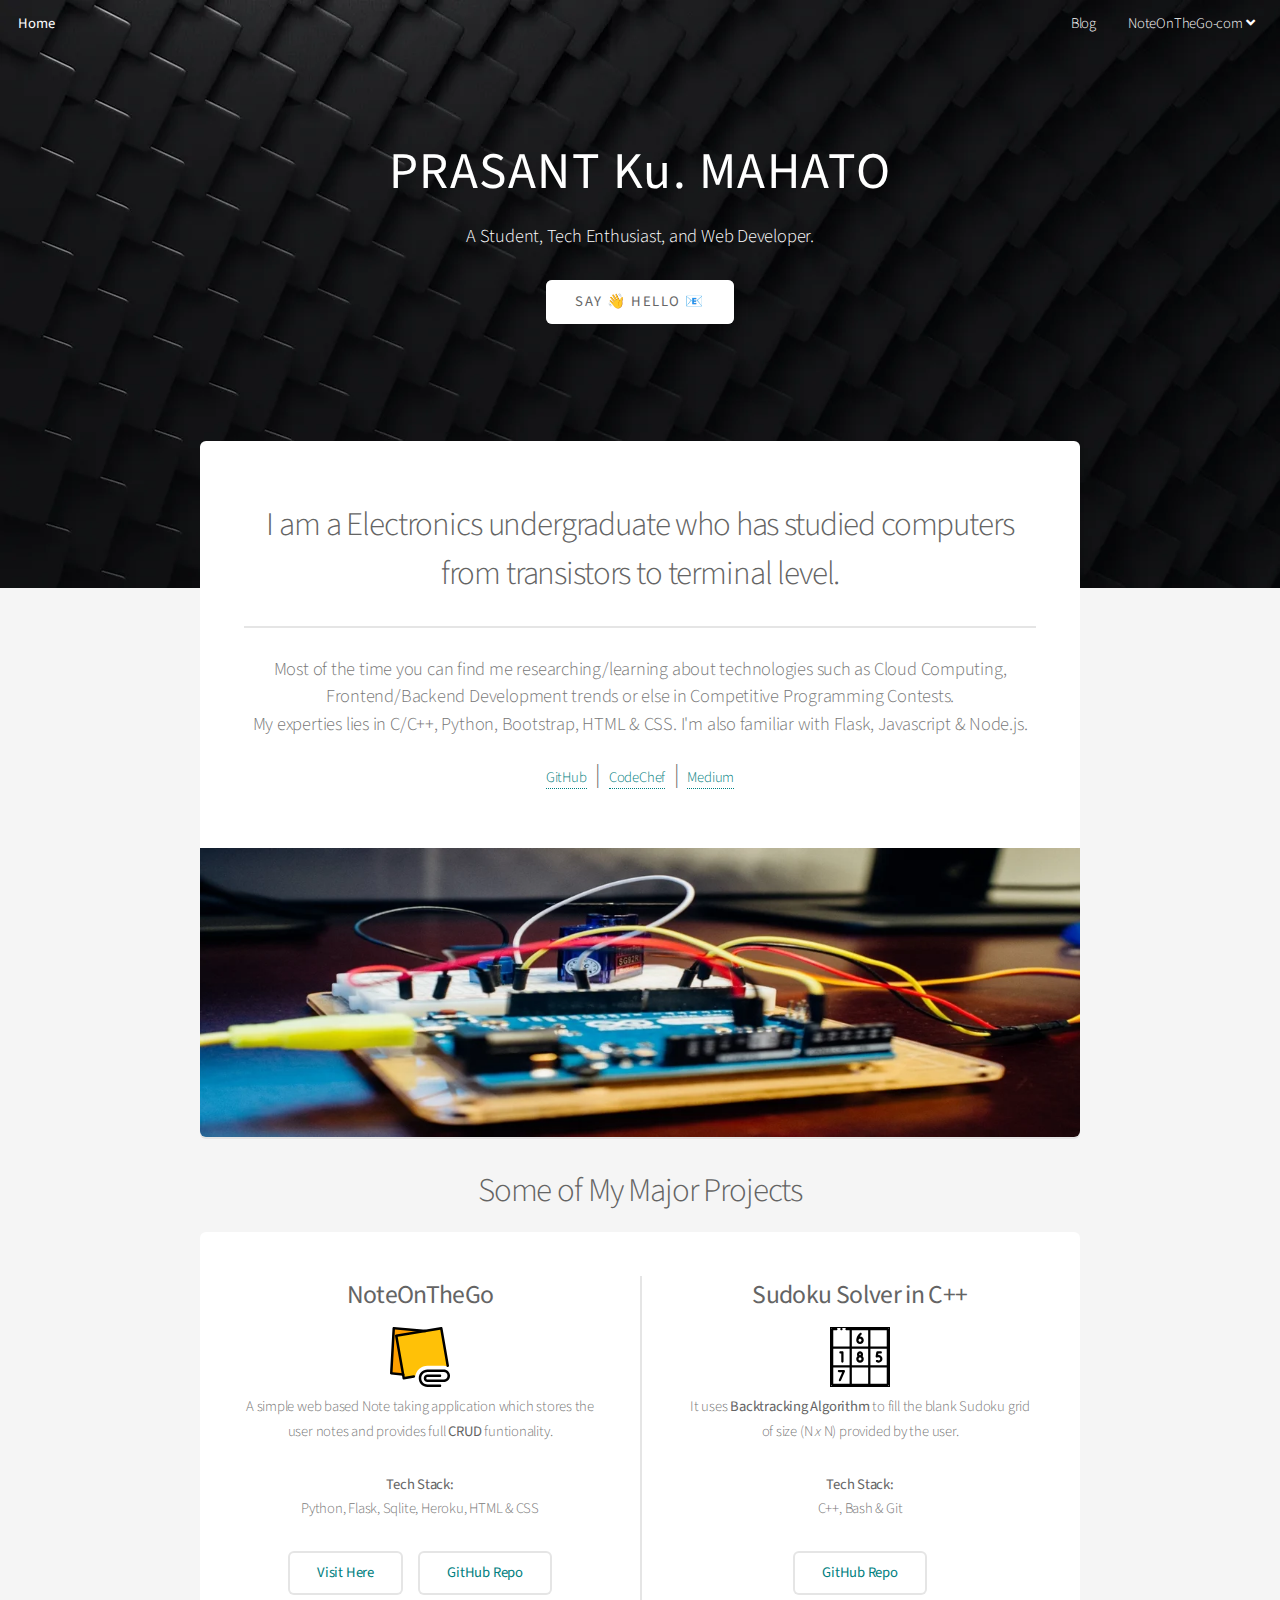
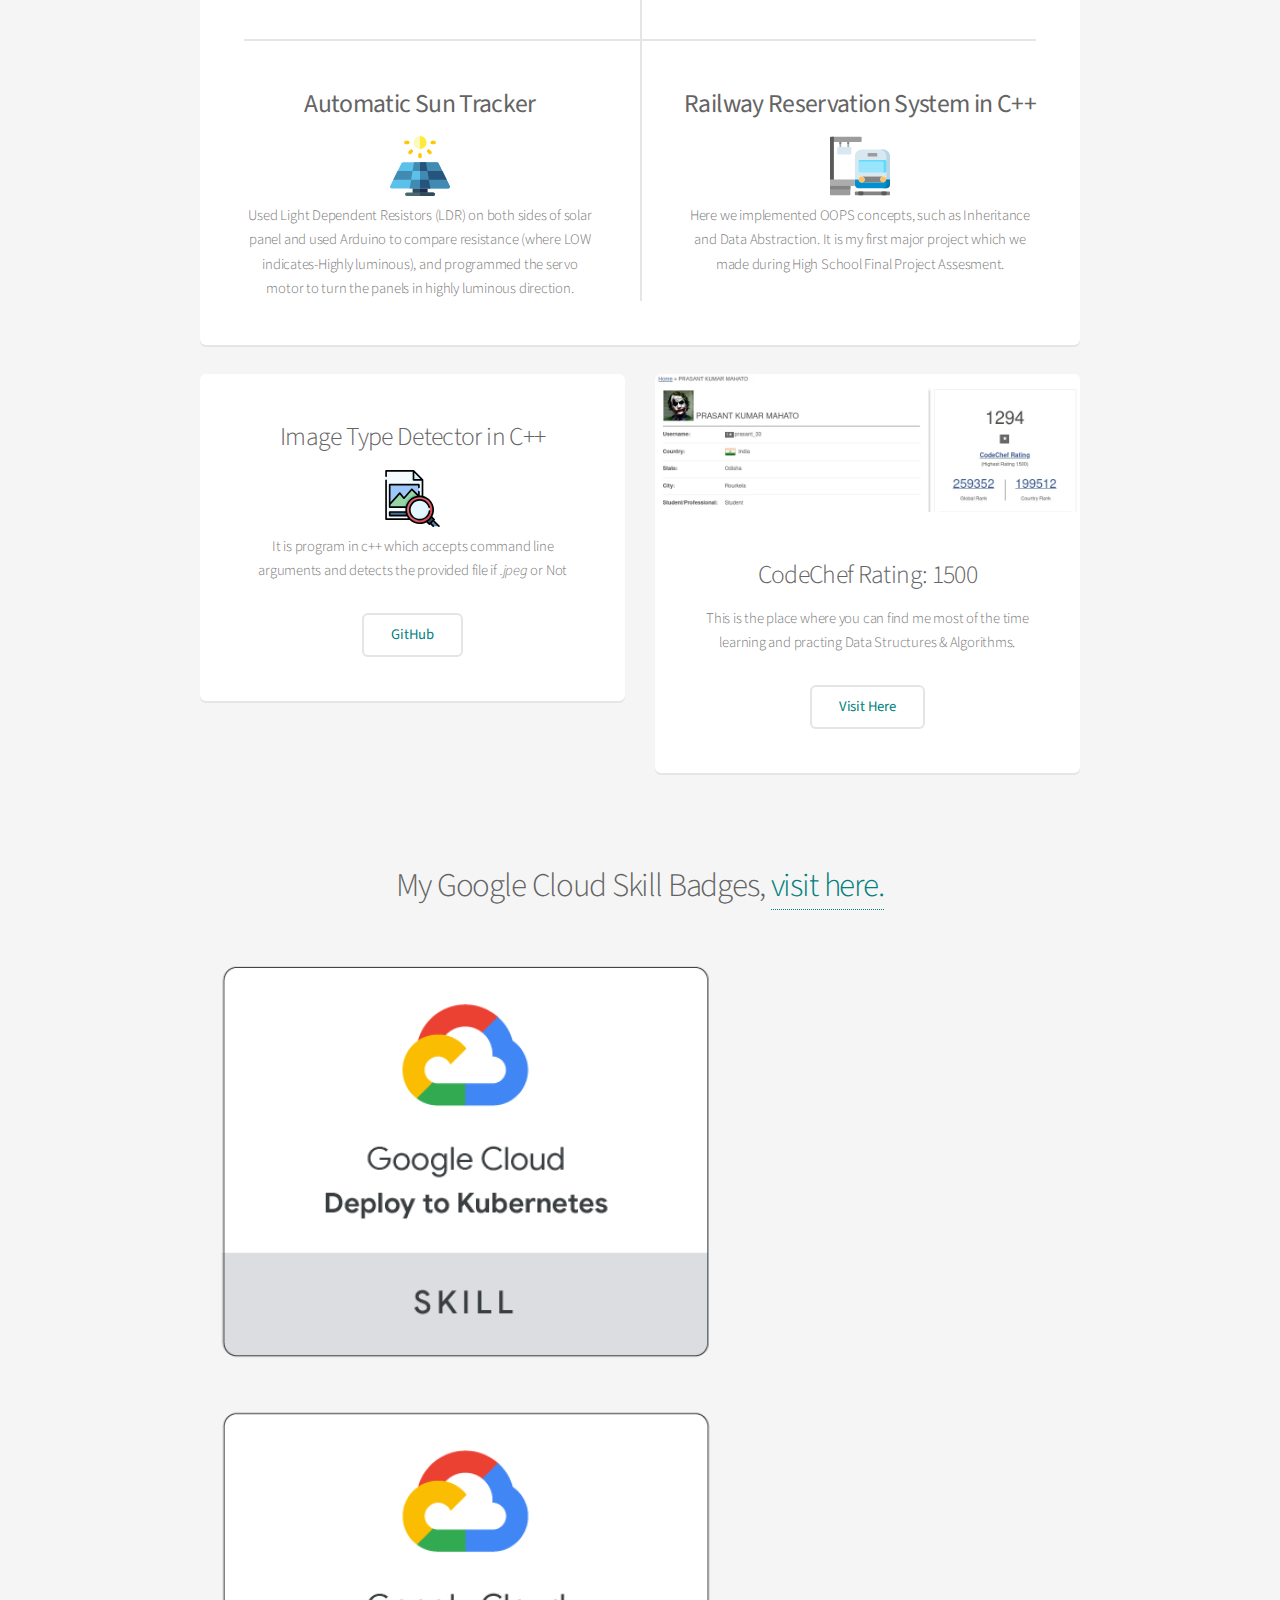
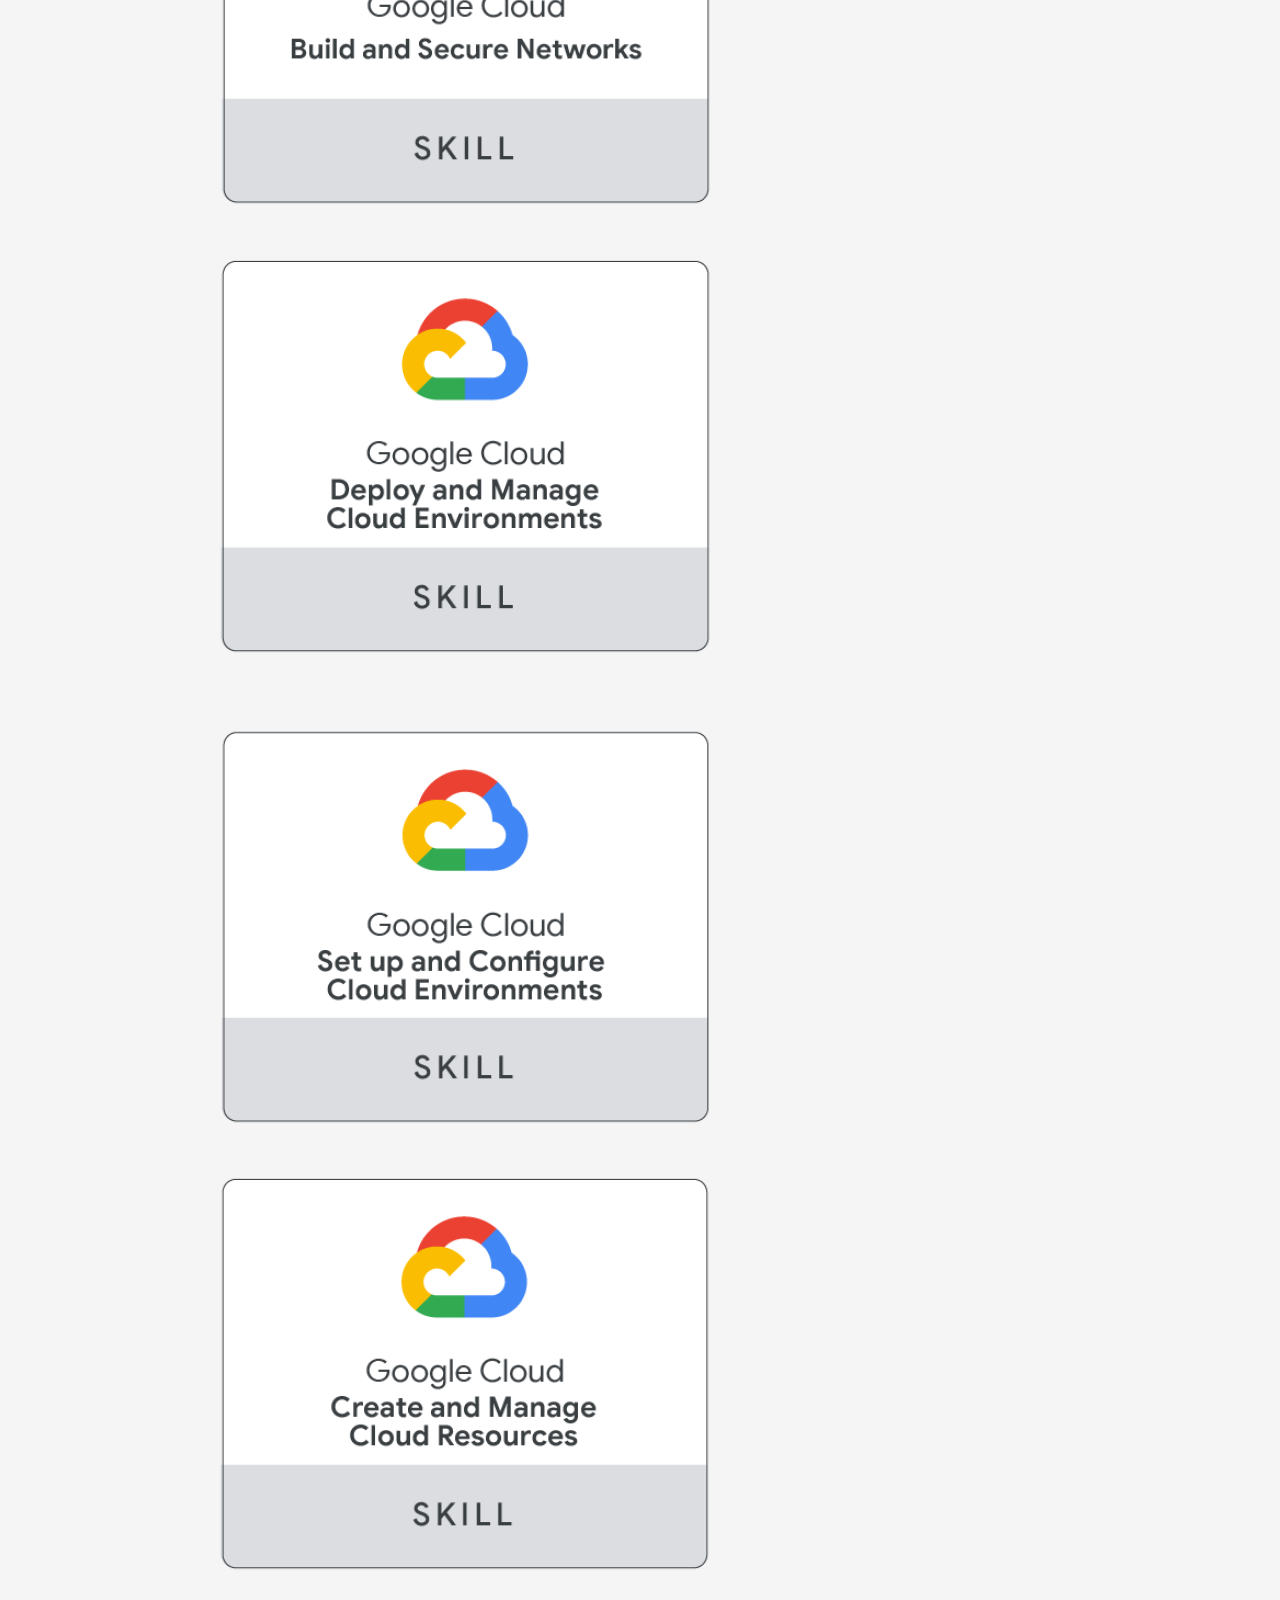
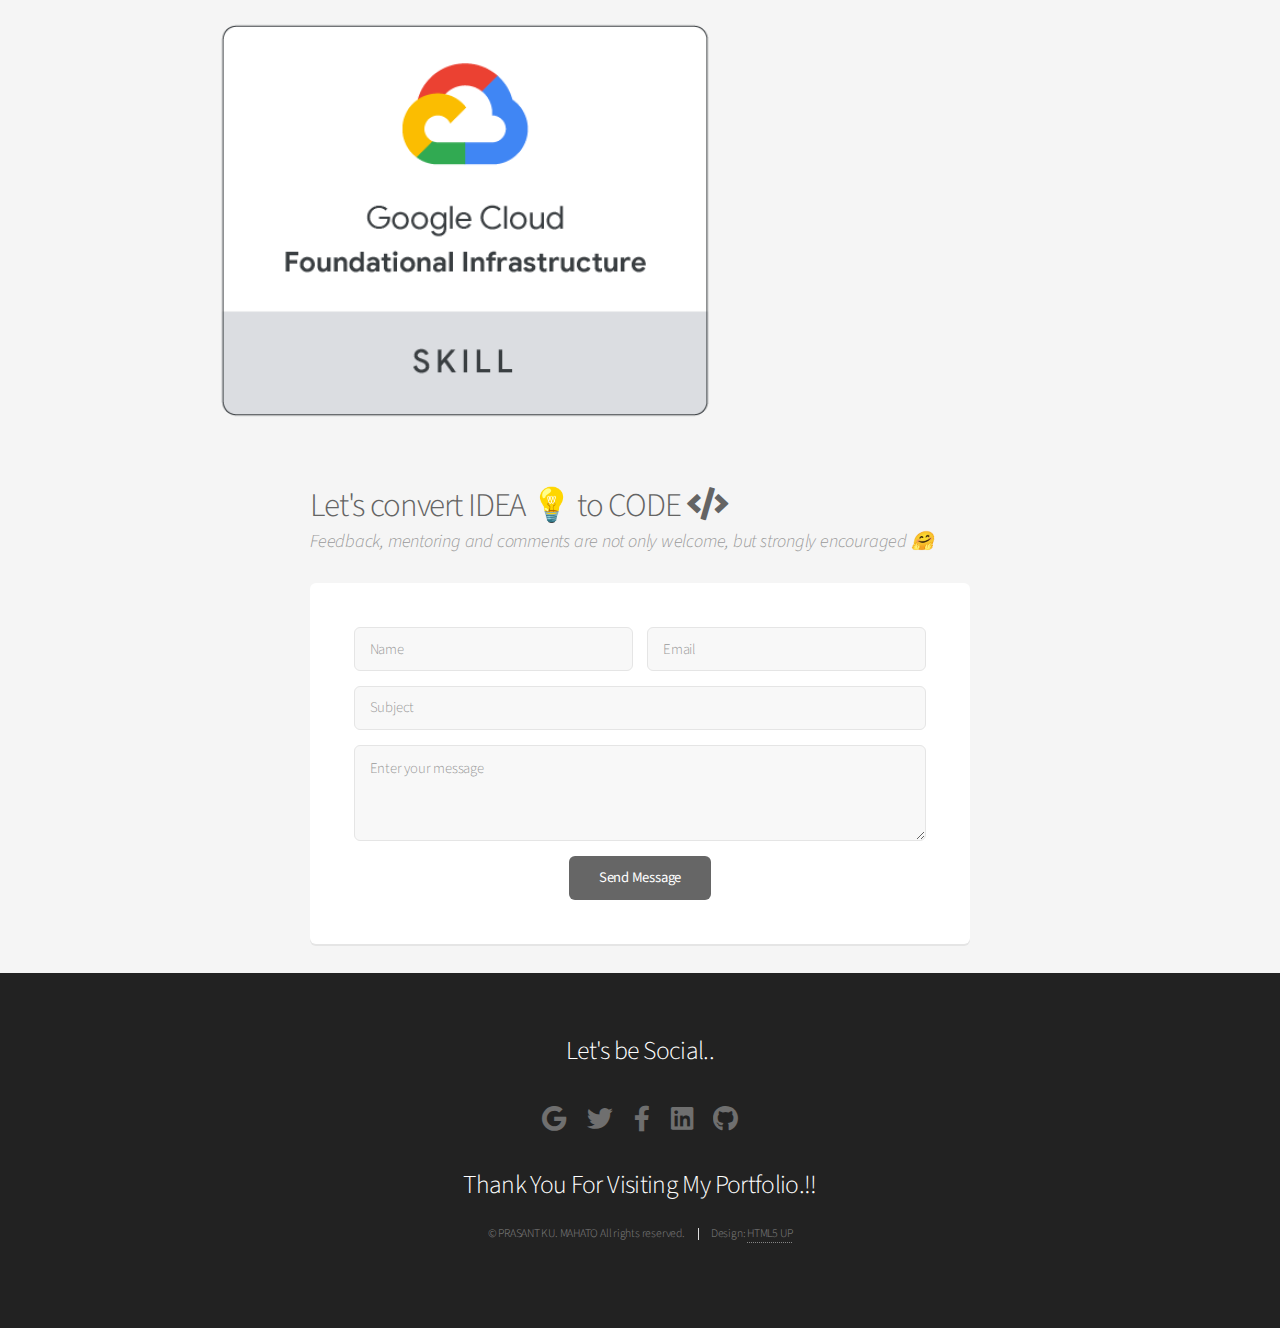
==== index.html @ 9f5bab41 "Fixed background image" ====
<!DOCTYPE HTML>
<html lang="en">
	<head>
		<title>Welcome to my Portfolio.!!</title>
		<meta charset="utf-8" />
		<meta name="Description" content="Web Developer Portfolio, Full Stack Developer">
  		<meta name="Keywords" content="HTML,CSS,Git,Github,Projects,C++,C,Python,Flask,XML,JavaScript,Debug,Bootstrap,Flaticon,Font Awesome, Heroku, Full Stack Developer, Frontend,Backend,Node.js">
  		<meta name="Author" content="Prasant Ku. Mahato">
		<meta name="viewport" content="width=device-width, initial-scale=1, user-scalable=no" />
		<link rel="stylesheet preload"  href="assets/css/main.css" as="style"/>
		<link rel="stylesheet" href="https://cdn.jsdelivr.net/npm/bootstrap@4.5.3/dist/css/bootstrap.min.css" integrity="sha384-TX8t27EcRE3e/ihU7zmQxVncDAy5uIKz4rEkgIXeMed4M0jlfIDPvg6uqKI2xXr2" crossorigin="anonymous">
		<style>
			.social{
				list-style-type: none;
				margin: 0;
				padding: 0;
			}
			.social li{
				display: inline;
				padding: 0;
			}
			.social li a{
				color: teal;
			}
			.social li a:hover(){
				text-decoration: underline;
			}
			.social span{
				color: #646464;
				font-size: 1.5rem;
				margin: 6px;
			}
			/*	LETTER SPACING*/
			.spacing{
				letter-spacing: 1.5px;
				font-weight: bolder;
			}

			.card{
				padding: 15px;
				border-radius: 10px;
			}
		</style>
	</head>
	<body class="landing is-preload">
		<div id="page-wrapper">

			<!-- Header -->
				<header id="header" class="alt">
					<!--
						<a href="index.html" style="text-decoration: none; color: transparent;"><img src="images/logo.png" alt="logo"></a>
						<a href=""><img src="[data-uri]" style="width: 10%;" /></a>
						<img src="[data-uri]" style="width: 5%; margin-top: 2px;" />
					-->
					<h1><a href="index.html">Home</a></h1>
					
					<nav id="nav">
						<ul>
							<li><a rel="noopener noreferrer" href="https://medium.com/@prasantmahato33" target="_blank">Blog</a></li>
							<li><a rel="noopener noreferrer" href="https://noteonthego-com.herokuapp.com/" target="_blank">NoteOnTheGo-com <span class="icon solid fa-angle-down"></span></a></li>
						</ul>
					</nav>
				</header>

			<!-- Banner -->
				<section id="banner">
					<h2 class="spacing">PRASANT Ku. MAHATO</h2>
					<p>A Student, Tech Enthusiast, and Web Developer. </p>
					<ul class="actions special">
						<li><a href="#form" class="button primary" style="letter-spacing: 1.5px;">SAY &#x1F44B; HELLO  &#128231</a></li>
					</ul>
				</section>
				
				<!-- Main -->
				<section id="main" class="container">
					
					<section class="box special">
						<header class="major">
							<h2>I am a Electronics undergraduate who has studied computers from transistors to terminal level.</h2>
							<p>Most of the time you can find me researching/learning about technologies such as Cloud Computing, Frontend/Backend Development trends or else in Competitive Programming Contests.<br>
								My experties lies in C/C++, Python, Bootstrap, HTML & CSS. I'm also familiar with Flask, Javascript & Node.js.
							</p>
							<br><br>
							<ul class="social">
								<li><a rel="noopener noreferrer" href="https://github.com/prasantmahato" target="_blank">GitHub</a></li> <span>|</span>
								<li><a rel="noopener noreferrer" href="https://www.codechef.com/users/prasant_33" target="_blank">CodeChef</a></li>  <span>|</span>
								<li><a rel="noopener noreferrer" href="https://medium.com/@prasantmahato33" target="_blank">Medium</a></li>
							</ul>
						</header>
						<span class="image featured"><img src="images/pic01.webp" alt="ardunio board" /></span>
					</section>
					<h2 align=center> Some of My Major Projects </h2>
					<section class="box special features">
						<div class="features-row">
							<section>
								<!--
								<span class="icon solid major fa-bolt accent2">&</span>
								-->
								<h3 style="font-weight: 400;">NoteOnTheGo</h3>
								<a href="https://noteonthego-com.herokuapp.com/" target="_blank" style="color: white;" >
									<img src="[data-uri]" style="width: 17%;" />
									<!--<span style='font-size:4.5rem; margin-left: solid 1px #272727;'>&#128221;</span>-->
								</a>
								<p>A simple web based Note taking application which stores the user notes and provides full <strong>CRUD</strong> funtionality.
								 </p>
								 <strong><p>Tech Stack:</p></strong>
								 <p>Python, Flask, Sqlite, Heroku, HTML & CSS</p>
								 <!--

								 
								 <button class="button">
								 <a href="https://noteonthego-com.herokuapp.com/" target="_blank" style="color: white;"">Visit Here..</a>
								 </button>
								 <button class="button">
								 <a href="https://github.com/prasantmahato/Noteonthego" target="_blank">
								 GitHub Repo</a>
								 </button>
								 -->
								 <ul class="actions special">
									<li><a rel="noopener noreferrer" href="https://noteonthego-com.herokuapp.com/" target="_blank" class="button alt">Visit Here</a></li>
									<li><a rel="noopener noreferrer" href="https://github.com/prasantmahato/Noteonthego" target="_blank" class="button alt" >GitHub Repo</a></li>
								</ul>
							</section>
							<section>
								<!--
								<span class="icon solid major fa-bolt accent2">&</span>
								-->
								<h3 style="font-weight: 400;">Sudoku Solver in C++</h3>
								<a rel="noopener noreferrer" href="https://github.com/prasantmahato/Sudoku_Solver" target="_blank" style="color: white;" >
									<img src="[data-uri]"  style="width: 17%; border: 1px solid black;"/>
									<!--<span style='font-size:4.5rem; margin-left: solid 1px #272727;'></span>-->
								</a>
								<p>It uses <strong>Backtracking Algorithm</strong> to fill the blank Sudoku grid of size (N <em>x</em> N) provided by the user.
								 </p>
								 <strong><p>Tech Stack:</p></strong>
								 <p>C++, Bash & Git</p>
								 <!--
								 <button class="button">
								 <a href="https://noteonthego-com.herokuapp.com/" target="_blank" style="color: white;"">Visit Here..</a>
								 </button>
								 <button class="button">
								 <a href="https://github.com/prasantmahato/Noteonthego" target="_blank">
								 GitHub Repo</a>
								 </button>
								 -->
								 <ul class="actions special">
									<li><a rel="noopener noreferrer" href="https://github.com/prasantmahato/Sudoku_Solver" target="_blank" class="button alt">GitHub Repo</a></li>
								</ul>
							</section>
						</div>
						<div class="features-row">
							<section>
								<h3 style="font-weight: 400;">Automatic Sun Tracker</h3>
								<img src="[data-uri]" style="width: 17%;"/>
								<!--<span class="icon solid major fa-cloud accent4"></span>-->
								<p>Used Light Dependent Resistors (LDR) on both sides of solar panel and used Arduino to compare resistance (where LOW indicates-Highly luminous), and programmed the servo motor to turn the panels in highly luminous direction. </p>
							</section>
							<section>
								<h3 style="font-weight: 400;">Railway Reservation System in C++</h3>
								<!--<span class="icon solid major fa-lock accent5"></span>-->
								<img src="[data-uri]" style="width: 17%;"/>
								<p>Here we implemented OOPS concepts, such as Inheritance and Data Abstraction.
									It is my first major project which we made during High School Final Project Assesment.</p>
							</section>
						</div>
					</section>
					
					

					
					<div class="row">
						<div class="col-6 col-12-narrower">

							<section class="box special">
								<span class="image featured"><img src="https://raw.githubusercontent.com/prasantmahato/jpeg_Checker/master/EG_terminal.png" alt="" /></span>
								<h3>Image Type Detector in C++</h3>
								<img src="[data-uri]" style="width: 17%;" />
								<p>It is program in c++ which accepts command line arguments and detects the provided file if <em>.jpeg</em> or Not</p>
								<ul class="actions special">
									<li><a rel="noopener noreferrer" href="https://github.com/prasantmahato/jpeg_Checker" class="button alt">GitHub</a></li>
								</ul>
							</section>

						</div>

						<div class="col-6 col-12-narrower">

							<section class="box special">
								<span class="image featured" ><img src="images/codechefProfile.webp" alt="" /></span>
								<h3>CodeChef Rating: 1500</h3>
								<p>This is the place where you can find me most of the time learning and practing Data Structures & Algorithms.</p>
								<ul class="actions special">
									<li><a rel="noopener noreferrer" href="https://www.codechef.com/users/prasant_33" class="button alt">Visit Here</a></li>
								</ul>
							</section>

						</div>
					</div>
					
				</section>
				<!--
					BOOTSTRAP CARDS
				-->
				<section class="container" style="margin-bottom: 2rem;">
					<h2 style="text-align: center; margin-bottom: 2rem;">
						My Google Cloud Skill Badges,
						<a href="https://google.qwiklabs.com/public_profiles/83f912c8-f1b6-4bdb-b263-eb075c5e7a80#" style="text-decoration: none; color: teal;">visit here.</a>
					</h2>
				<div class="card-group">
					<div class="card">
						<img src="/images/1.png" class="card-img-top" alt="...">					  
					</div>

					<div class="card">
					  <img src="/images/2.png" class="card-img-top" alt="...">
					</div>
					
					<div class="card">
					  <img src="/images/3.png" class="card-img-top" alt="...">
					</div>
				
				</div>
				<br>
				<div class="card-group">
					<div class="card">
						<img src="/images/4.png" class="card-img-top" alt="...">					  
					</div>

					<div class="card">
					<img src="/images/5.png" class="card-img-top" alt="...">
					</div>
					
					<div class="card">
					<img src="/images/6.png" class="card-img-top" alt="...">
					</div>
				</div>
				</section>
			
				</section>
				<section id="form" class="container medium">
					<header>
						<h2>Let's convert IDEA &#x1F4A1; to CODE <span class="fa fa-code"></span></h2>
						<p>Feedback, mentoring and comments are not only welcome, but strongly encouraged  &#x1F917;</p>
					</header>
					<div class="box">
						<form method="POST" action="https://formspree.io/f/maylqkvd">
							<div class="row gtr-50 gtr-uniform">
								<div class="col-6 col-12-mobilep">
									<input type="text" name="name" id="name" value="" placeholder="Name" required />
								</div>
								<div class="col-6 col-12-mobilep">
									<input type="email" name="_replyto" id="email" value="" placeholder="Email" required/>
								</div>
								<div class="col-12">
									<input type="text" name="subject" id="subject" value="" placeholder="Subject" required/>
								</div>
								<div class="col-12">
									<textarea name="message" id="message" placeholder="Enter your message" rows="3" required></textarea>
								</div>
								<div class="col-12">
									<ul class="actions special">
										<li><input type="submit" value="Send Message" /></li>
									</ul>
								</div>
							</div>
						</form>
					</div>
				</section>

				
				<!-- Footer -->
				<footer id="footer">
					<h3>Let's be Social..</h3>
					<br>
					<ul class="icons">
						<li><a rel="noopener noreferrer" href="mailto:prasantmahato33@gmail.com" target="_blank"  class="icon brands fa-google"><span class="label">Gmail</span></a></li>
						<li><a rel="noopener noreferrer" href="https://twitter.com/prasant__mahato/" target="_blank"  class="icon brands fa-twitter"><span class="label">Twitter</span></a></li>
						<li><a rel="noopener noreferrer" href="https://facebook.com/prasantmahato11/" target="_blank"  class="icon brands fa-facebook-f"><span class="label">Facebook</span></a></li>
						<li><a rel="noopener noreferrer" href="https://linkedin.com/in/prasant-mahato/" target="_blank"  class="icon brands fa-linkedin"><span class="label">LinkedIn</span></a></li>
						<li><a rel="noopener noreferrer" href="https://github.com/prasantmahato/" target="_blank"  class="icon brands fa-github"><span class="label">Github</span></a></li>
					</ul>
					<div class="container" style="text-align: center; color: white;">
						<h3>Thank You For Visiting My Portfolio.!!</h3>
					</div>
					<ul class="copyright">
						<li>&copy; PRASANT KU. MAHATO All rights reserved.</li>
						<li>Design: <a rel="noopener noreferrer" href="http://html5up.net">HTML5 UP</a></li>
					</ul>
				</footer>

		</div>
		
		<script src="https://code.jquery.com/jquery-3.5.1.slim.min.js" integrity="sha384-DfXdz2htPH0lsSSs5nCTpuj/zy4C+OGpamoFVy38MVBnE+IbbVYUew+OrCXaRkfj" crossorigin="anonymous"></script>
		<script src="https://cdn.jsdelivr.net/npm/bootstrap@4.5.3/dist/js/bootstrap.bundle.min.js" integrity="sha384-ho+j7jyWK8fNQe+A12Hb8AhRq26LrZ/JpcUGGOn+Y7RsweNrtN/tE3MoK7ZeZDyx" crossorigin="anonymous"></script>

		<!-- Scripts 
			<script src="assets/js/jquery.min.js"></script>
			<script src="assets/js/jquery.dropotron.min.js"></script>
			<script src="assets/js/jquery.scrollex.min.js"></script>
			<script src="assets/js/browser.min.js"></script>
			<script src="assets/js/breakpoints.min.js"></script>
			<script src="assets/js/util.js"></script>
			<script src="assets/js/main.js"></script>
		-->

	</body>
</html>
---- assets/css/main.css ----
@import url("https://fonts.googleapis.com/css?family=Source+Sans+Pro:300,400,300italic,400italic");
@import url("fontawesome-all.min.css");

/*
	Alpha by HTML5 UP
	html5up.net | @ajlkn
	Free for personal and commercial use under the CCA 3.0 license (html5up.net/license)
*/

/* Reset */

/* Based on meyerweb.com/eric/tools/css/reset (v2.0 | 20110126 | License: public domain) */

	html, body, div, span, applet, object,
	iframe, h1, h2, h3, h4, h5, h6, p, blockquote,
	pre, a, abbr, acronym, address, big, cite,
	code, del, dfn, em, img, ins, kbd, q, s, samp,
	small, strike, strong, sub, sup, tt, var, b,
	u, i, center, dl, dt, dd, ol, ul, li, fieldset,
	form, label, legend, table, caption, tbody,
	tfoot, thead, tr, th, td, article, aside,
	canvas, details, embed, figure, figcaption,
	footer, header, hgroup, menu, nav, output, ruby,
	section, summary, time, mark, audio, video {
		margin: 0;
		padding: 0;
		border: 0;
		font-size: 100%;
		font: inherit;
		vertical-align: baseline;
	}

	article, aside, details, figcaption, figure,
	footer, header, hgroup, menu, nav, section {
		display: block;
	}

	body {
		line-height: 1;
	}

	ol, ul {
		list-style: none;
	}

	blockquote, q {
		quotes: none;
	}

		blockquote:before, blockquote:after, q:before, q:after {
			content: '';
			content: none;
		}

	table {
		border-collapse: collapse;
		border-spacing: 0;
	}

	body {
		-webkit-text-size-adjust: none;
	}

	mark {
		background-color: transparent;
		color: inherit;
	}

	input::-moz-focus-inner {
		border: 0;
		padding: 0;
	}

	input, select, textarea {
		-moz-appearance: none;
		-webkit-appearance: none;
		-ms-appearance: none;
		appearance: none;
	}

/* Basic */

	@-ms-viewport {
		width: device-width;
	}

	body {
		-ms-overflow-style: scrollbar;
	}

	@media screen and (max-width: 480px) {

		html, body {
			min-width: 320px;
		}

	}

	html {
		box-sizing: border-box;
	}

	*, *:before, *:after {
		box-sizing: inherit;
	}

	body {
		background: #f5f5f5;
	}

	body, input, select, textarea {
		color: #777;
		font-family: "Source Sans Pro", sans-serif;
		font-size: 16pt;
		font-weight: 300;
		line-height: 1.65em;
		letter-spacing: -0.015em;
	}

	a {
		-moz-transition: color 0.2s ease-in-out, border-bottom-color 0.2s ease-in-out;
		-webkit-transition: color 0.2s ease-in-out, border-bottom-color 0.2s ease-in-out;
		-ms-transition: color 0.2s ease-in-out, border-bottom-color 0.2s ease-in-out;
		transition: color 0.2s ease-in-out, border-bottom-color 0.2s ease-in-out;
		border-bottom: dotted 1px;
		color: #e89980;
		text-decoration: none;
	}

		a:hover {
			border-bottom-color: transparent;
		}

	strong, b {
		color: #646464;
		font-weight: 400;
	}

	em, i {
		font-style: italic;
	}

	p {
		margin: 0 0 2em 0;
	}

	h1, h2, h3, h4, h5, h6 {
		color: #646464;
		font-weight: 300;
		line-height: 1em;
		margin: 0 0 0.5em 0;
	}

		h1 a, h2 a, h3 a, h4 a, h5 a, h6 a {
			color: inherit;
			text-decoration: none;
		}

	h2 {
		font-size: 2.25em;
		line-height: 1.5em;
		letter-spacing: -0.035em;
	}

	h3 {
		font-size: 1.75em;
		line-height: 1.5em;
		letter-spacing: -0.025em;
	}

	h4 {
		font-size: 1.1em;
		line-height: 1.5em;
		letter-spacing: 0;
	}

	h5 {
		font-size: 0.9em;
		line-height: 1.5em;
		letter-spacing: 0;
	}

	h6 {
		font-size: 0.7em;
		line-height: 1.5em;
		letter-spacing: 0;
	}

	sub {
		font-size: 0.8em;
		position: relative;
		top: 0.5em;
	}

	sup {
		font-size: 0.8em;
		position: relative;
		top: -0.5em;
	}

	hr {
		border: 0;
		border-bottom: solid 2px #e5e5e5;
		margin: 2em 0;
	}

		hr.major {
			margin: 3em 0;
		}

	blockquote {
		border-left: solid 4px #e5e5e5;
		font-style: italic;
		margin: 0 0 2em 0;
		padding: 0.5em 0 0.5em 2em;
	}

	pre {
		-webkit-overflow-scrolling: touch;
		background: #f8f8f8;
		border-radius: 6px;
		border: solid 1px #e5e5e5;
		font-family: monospace;
		font-size: 0.9em;
		line-height: 1.75em;
		margin: 0 0 2em 0;
		overflow-x: auto;
		padding: 1em 1.5em;
	}

	code {
		background: #f8f8f8;
		border-radius: 6px;
		border: solid 1px #e5e5e5;
		font-family: monospace;
		font-size: 0.9em;
		margin: 0 0.25em;
		padding: 0.25em 0.65em;
	}

	.align-left {
		text-align: left;
	}

	.align-center {
		text-align: center;
	}

	.align-right {
		text-align: right;
	}

/* Row */

	.row {
		display: flex;
		flex-wrap: wrap;
		box-sizing: border-box;
		align-items: stretch;
	}

		.row > * {
			box-sizing: border-box;
		}

		.row.gtr-uniform > * > :last-child {
			margin-bottom: 0;
		}

		.row.aln-left {
			justify-content: flex-start;
		}

		.row.aln-center {
			justify-content: center;
		}

		.row.aln-right {
			justify-content: flex-end;
		}

		.row.aln-top {
			align-items: flex-start;
		}

		.row.aln-middle {
			align-items: center;
		}

		.row.aln-bottom {
			align-items: flex-end;
		}

		.row > .imp {
			order: -1;
		}

		.row > .col-1 {
			width: 8.33333%;
		}

		.row > .off-1 {
			margin-left: 8.33333%;
		}

		.row > .col-2 {
			width: 16.66667%;
		}

		.row > .off-2 {
			margin-left: 16.66667%;
		}

		.row > .col-3 {
			width: 25%;
		}

		.row > .off-3 {
			margin-left: 25%;
		}

		.row > .col-4 {
			width: 33.33333%;
		}

		.row > .off-4 {
			margin-left: 33.33333%;
		}

		.row > .col-5 {
			width: 41.66667%;
		}

		.row > .off-5 {
			margin-left: 41.66667%;
		}

		.row > .col-6 {
			width: 50%;
		}

		.row > .off-6 {
			margin-left: 50%;
		}

		.row > .col-7 {
			width: 58.33333%;
		}

		.row > .off-7 {
			margin-left: 58.33333%;
		}

		.row > .col-8 {
			width: 66.66667%;
		}

		.row > .off-8 {
			margin-left: 66.66667%;
		}

		.row > .col-9 {
			width: 75%;
		}

		.row > .off-9 {
			margin-left: 75%;
		}

		.row > .col-10 {
			width: 83.33333%;
		}

		.row > .off-10 {
			margin-left: 83.33333%;
		}

		.row > .col-11 {
			width: 91.66667%;
		}

		.row > .off-11 {
			margin-left: 91.66667%;
		}

		.row > .col-12 {
			width: 100%;
		}

		.row > .off-12 {
			margin-left: 100%;
		}

		.row.gtr-0 {
			margin-top: 0;
			margin-left: 0em;
		}

			.row.gtr-0 > * {
				padding: 0 0 0 0em;
			}

			.row.gtr-0.gtr-uniform {
				margin-top: 0em;
			}

				.row.gtr-0.gtr-uniform > * {
					padding-top: 0em;
				}

		.row.gtr-25 {
			margin-top: 0;
			margin-left: -0.5em;
		}

			.row.gtr-25 > * {
				padding: 0 0 0 0.5em;
			}

			.row.gtr-25.gtr-uniform {
				margin-top: -0.5em;
			}

				.row.gtr-25.gtr-uniform > * {
					padding-top: 0.5em;
				}

		.row.gtr-50 {
			margin-top: 0;
			margin-left: -1em;
		}

			.row.gtr-50 > * {
				padding: 0 0 0 1em;
			}

			.row.gtr-50.gtr-uniform {
				margin-top: -1em;
			}

				.row.gtr-50.gtr-uniform > * {
					padding-top: 1em;
				}

		.row {
			margin-top: 0;
			margin-left: -2em;
		}

			.row > * {
				padding: 0 0 0 2em;
			}

			.row.gtr-uniform {
				margin-top: -2em;
			}

				.row.gtr-uniform > * {
					padding-top: 2em;
				}

		.row.gtr-150 {
			margin-top: 0;
			margin-left: -3em;
		}

			.row.gtr-150 > * {
				padding: 0 0 0 3em;
			}

			.row.gtr-150.gtr-uniform {
				margin-top: -3em;
			}

				.row.gtr-150.gtr-uniform > * {
					padding-top: 3em;
				}

		.row.gtr-200 {
			margin-top: 0;
			margin-left: -4em;
		}

			.row.gtr-200 > * {
				padding: 0 0 0 4em;
			}

			.row.gtr-200.gtr-uniform {
				margin-top: -4em;
			}

				.row.gtr-200.gtr-uniform > * {
					padding-top: 4em;
				}

		@media screen and (max-width: 1680px) {

			.row {
				display: flex;
				flex-wrap: wrap;
				box-sizing: border-box;
				align-items: stretch;
			}

				.row > * {
					box-sizing: border-box;
				}

				.row.gtr-uniform > * > :last-child {
					margin-bottom: 0;
				}

				.row.aln-left {
					justify-content: flex-start;
				}

				.row.aln-center {
					justify-content: center;
				}

				.row.aln-right {
					justify-content: flex-end;
				}

				.row.aln-top {
					align-items: flex-start;
				}

				.row.aln-middle {
					align-items: center;
				}

				.row.aln-bottom {
					align-items: flex-end;
				}

				.row > .imp-wide {
					order: -1;
				}

				.row > .col-1-wide {
					width: 8.33333%;
				}

				.row > .off-1-wide {
					margin-left: 8.33333%;
				}

				.row > .col-2-wide {
					width: 16.66667%;
				}

				.row > .off-2-wide {
					margin-left: 16.66667%;
				}

				.row > .col-3-wide {
					width: 25%;
				}

				.row > .off-3-wide {
					margin-left: 25%;
				}

				.row > .col-4-wide {
					width: 33.33333%;
				}

				.row > .off-4-wide {
					margin-left: 33.33333%;
				}

				.row > .col-5-wide {
					width: 41.66667%;
				}

				.row > .off-5-wide {
					margin-left: 41.66667%;
				}

				.row > .col-6-wide {
					width: 50%;
				}

				.row > .off-6-wide {
					margin-left: 50%;
				}

				.row > .col-7-wide {
					width: 58.33333%;
				}

				.row > .off-7-wide {
					margin-left: 58.33333%;
				}

				.row > .col-8-wide {
					width: 66.66667%;
				}

				.row > .off-8-wide {
					margin-left: 66.66667%;
				}

				.row > .col-9-wide {
					width: 75%;
				}

				.row > .off-9-wide {
					margin-left: 75%;
				}

				.row > .col-10-wide {
					width: 83.33333%;
				}

				.row > .off-10-wide {
					margin-left: 83.33333%;
				}

				.row > .col-11-wide {
					width: 91.66667%;
				}

				.row > .off-11-wide {
					margin-left: 91.66667%;
				}

				.row > .col-12-wide {
					width: 100%;
				}

				.row > .off-12-wide {
					margin-left: 100%;
				}

				.row.gtr-0 {
					margin-top: 0;
					margin-left: 0em;
				}

					.row.gtr-0 > * {
						padding: 0 0 0 0em;
					}

					.row.gtr-0.gtr-uniform {
						margin-top: 0em;
					}

						.row.gtr-0.gtr-uniform > * {
							padding-top: 0em;
						}

				.row.gtr-25 {
					margin-top: 0;
					margin-left: -0.5em;
				}

					.row.gtr-25 > * {
						padding: 0 0 0 0.5em;
					}

					.row.gtr-25.gtr-uniform {
						margin-top: -0.5em;
					}

						.row.gtr-25.gtr-uniform > * {
							padding-top: 0.5em;
						}

				.row.gtr-50 {
					margin-top: 0;
					margin-left: -1em;
				}

					.row.gtr-50 > * {
						padding: 0 0 0 1em;
					}

					.row.gtr-50.gtr-uniform {
						margin-top: -1em;
					}

						.row.gtr-50.gtr-uniform > * {
							padding-top: 1em;
						}

				.row {
					margin-top: 0;
					margin-left: -2em;
				}

					.row > * {
						padding: 0 0 0 2em;
					}

					.row.gtr-uniform {
						margin-top: -2em;
					}

						.row.gtr-uniform > * {
							padding-top: 2em;
						}

				.row.gtr-150 {
					margin-top: 0;
					margin-left: -3em;
				}

					.row.gtr-150 > * {
						padding: 0 0 0 3em;
					}

					.row.gtr-150.gtr-uniform {
						margin-top: -3em;
					}

						.row.gtr-150.gtr-uniform > * {
							padding-top: 3em;
						}

				.row.gtr-200 {
					margin-top: 0;
					margin-left: -4em;
				}

					.row.gtr-200 > * {
						padding: 0 0 0 4em;
					}

					.row.gtr-200.gtr-uniform {
						margin-top: -4em;
					}

						.row.gtr-200.gtr-uniform > * {
							padding-top: 4em;
						}

		}

		@media screen and (max-width: 1280px) {

			.row {
				display: flex;
				flex-wrap: wrap;
				box-sizing: border-box;
				align-items: stretch;
			}

				.row > * {
					box-sizing: border-box;
				}

				.row.gtr-uniform > * > :last-child {
					margin-bottom: 0;
				}

				.row.aln-left {
					justify-content: flex-start;
				}

				.row.aln-center {
					justify-content: center;
				}

				.row.aln-right {
					justify-content: flex-end;
				}

				.row.aln-top {
					align-items: flex-start;
				}

				.row.aln-middle {
					align-items: center;
				}

				.row.aln-bottom {
					align-items: flex-end;
				}

				.row > .imp-normal {
					order: -1;
				}

				.row > .col-1-normal {
					width: 8.33333%;
				}

				.row > .off-1-normal {
					margin-left: 8.33333%;
				}

				.row > .col-2-normal {
					width: 16.66667%;
				}

				.row > .off-2-normal {
					margin-left: 16.66667%;
				}

				.row > .col-3-normal {
					width: 25%;
				}

				.row > .off-3-normal {
					margin-left: 25%;
				}

				.row > .col-4-normal {
					width: 33.33333%;
				}

				.row > .off-4-normal {
					margin-left: 33.33333%;
				}

				.row > .col-5-normal {
					width: 41.66667%;
				}

				.row > .off-5-normal {
					margin-left: 41.66667%;
				}

				.row > .col-6-normal {
					width: 50%;
				}

				.row > .off-6-normal {
					margin-left: 50%;
				}

				.row > .col-7-normal {
					width: 58.33333%;
				}

				.row > .off-7-normal {
					margin-left: 58.33333%;
				}

				.row > .col-8-normal {
					width: 66.66667%;
				}

				.row > .off-8-normal {
					margin-left: 66.66667%;
				}

				.row > .col-9-normal {
					width: 75%;
				}

				.row > .off-9-normal {
					margin-left: 75%;
				}

				.row > .col-10-normal {
					width: 83.33333%;
				}

				.row > .off-10-normal {
					margin-left: 83.33333%;
				}

				.row > .col-11-normal {
					width: 91.66667%;
				}

				.row > .off-11-normal {
					margin-left: 91.66667%;
				}

				.row > .col-12-normal {
					width: 100%;
				}

				.row > .off-12-normal {
					margin-left: 100%;
				}

				.row.gtr-0 {
					margin-top: 0;
					margin-left: 0em;
				}

					.row.gtr-0 > * {
						padding: 0 0 0 0em;
					}

					.row.gtr-0.gtr-uniform {
						margin-top: 0em;
					}

						.row.gtr-0.gtr-uniform > * {
							padding-top: 0em;
						}

				.row.gtr-25 {
					margin-top: 0;
					margin-left: -0.5em;
				}

					.row.gtr-25 > * {
						padding: 0 0 0 0.5em;
					}

					.row.gtr-25.gtr-uniform {
						margin-top: -0.5em;
					}

						.row.gtr-25.gtr-uniform > * {
							padding-top: 0.5em;
						}

				.row.gtr-50 {
					margin-top: 0;
					margin-left: -1em;
				}

					.row.gtr-50 > * {
						padding: 0 0 0 1em;
					}

					.row.gtr-50.gtr-uniform {
						margin-top: -1em;
					}

						.row.gtr-50.gtr-uniform > * {
							padding-top: 1em;
						}

				.row {
					margin-top: 0;
					margin-left: -2em;
				}

					.row > * {
						padding: 0 0 0 2em;
					}

					.row.gtr-uniform {
						margin-top: -2em;
					}

						.row.gtr-uniform > * {
							padding-top: 2em;
						}

				.row.gtr-150 {
					margin-top: 0;
					margin-left: -3em;
				}

					.row.gtr-150 > * {
						padding: 0 0 0 3em;
					}

					.row.gtr-150.gtr-uniform {
						margin-top: -3em;
					}

						.row.gtr-150.gtr-uniform > * {
							padding-top: 3em;
						}

				.row.gtr-200 {
					margin-top: 0;
					margin-left: -4em;
				}

					.row.gtr-200 > * {
						padding: 0 0 0 4em;
					}

					.row.gtr-200.gtr-uniform {
						margin-top: -4em;
					}

						.row.gtr-200.gtr-uniform > * {
							padding-top: 4em;
						}

		}

		@media screen and (max-width: 980px) {

			.row {
				display: flex;
				flex-wrap: wrap;
				box-sizing: border-box;
				align-items: stretch;
			}

				.row > * {
					box-sizing: border-box;
				}

				.row.gtr-uniform > * > :last-child {
					margin-bottom: 0;
				}

				.row.aln-left {
					justify-content: flex-start;
				}

				.row.aln-center {
					justify-content: center;
				}

				.row.aln-right {
					justify-content: flex-end;
				}

				.row.aln-top {
					align-items: flex-start;
				}

				.row.aln-middle {
					align-items: center;
				}

				.row.aln-bottom {
					align-items: flex-end;
				}

				.row > .imp-narrow {
					order: -1;
				}

				.row > .col-1-narrow {
					width: 8.33333%;
				}

				.row > .off-1-narrow {
					margin-left: 8.33333%;
				}

				.row > .col-2-narrow {
					width: 16.66667%;
				}

				.row > .off-2-narrow {
					margin-left: 16.66667%;
				}

				.row > .col-3-narrow {
					width: 25%;
				}

				.row > .off-3-narrow {
					margin-left: 25%;
				}

				.row > .col-4-narrow {
					width: 33.33333%;
				}

				.row > .off-4-narrow {
					margin-left: 33.33333%;
				}

				.row > .col-5-narrow {
					width: 41.66667%;
				}

				.row > .off-5-narrow {
					margin-left: 41.66667%;
				}

				.row > .col-6-narrow {
					width: 50%;
				}

				.row > .off-6-narrow {
					margin-left: 50%;
				}

				.row > .col-7-narrow {
					width: 58.33333%;
				}

				.row > .off-7-narrow {
					margin-left: 58.33333%;
				}

				.row > .col-8-narrow {
					width: 66.66667%;
				}

				.row > .off-8-narrow {
					margin-left: 66.66667%;
				}

				.row > .col-9-narrow {
					width: 75%;
				}

				.row > .off-9-narrow {
					margin-left: 75%;
				}

				.row > .col-10-narrow {
					width: 83.33333%;
				}

				.row > .off-10-narrow {
					margin-left: 83.33333%;
				}

				.row > .col-11-narrow {
					width: 91.66667%;
				}

				.row > .off-11-narrow {
					margin-left: 91.66667%;
				}

				.row > .col-12-narrow {
					width: 100%;
				}

				.row > .off-12-narrow {
					margin-left: 100%;
				}

				.row.gtr-0 {
					margin-top: 0;
					margin-left: 0em;
				}

					.row.gtr-0 > * {
						padding: 0 0 0 0em;
					}

					.row.gtr-0.gtr-uniform {
						margin-top: 0em;
					}

						.row.gtr-0.gtr-uniform > * {
							padding-top: 0em;
						}

				.row.gtr-25 {
					margin-top: 0;
					margin-left: -0.5em;
				}

					.row.gtr-25 > * {
						padding: 0 0 0 0.5em;
					}

					.row.gtr-25.gtr-uniform {
						margin-top: -0.5em;
					}

						.row.gtr-25.gtr-uniform > * {
							padding-top: 0.5em;
						}

				.row.gtr-50 {
					margin-top: 0;
					margin-left: -1em;
				}

					.row.gtr-50 > * {
						padding: 0 0 0 1em;
					}

					.row.gtr-50.gtr-uniform {
						margin-top: -1em;
					}

						.row.gtr-50.gtr-uniform > * {
							padding-top: 1em;
						}

				.row {
					margin-top: 0;
					margin-left: -2em;
				}

					.row > * {
						padding: 0 0 0 2em;
					}

					.row.gtr-uniform {
						margin-top: -2em;
					}

						.row.gtr-uniform > * {
							padding-top: 2em;
						}

				.row.gtr-150 {
					margin-top: 0;
					margin-left: -3em;
				}

					.row.gtr-150 > * {
						padding: 0 0 0 3em;
					}

					.row.gtr-150.gtr-uniform {
						margin-top: -3em;
					}

						.row.gtr-150.gtr-uniform > * {
							padding-top: 3em;
						}

				.row.gtr-200 {
					margin-top: 0;
					margin-left: -4em;
				}

					.row.gtr-200 > * {
						padding: 0 0 0 4em;
					}

					.row.gtr-200.gtr-uniform {
						margin-top: -4em;
					}

						.row.gtr-200.gtr-uniform > * {
							padding-top: 4em;
						}

		}

		@media screen and (max-width: 840px) {

			.row {
				display: flex;
				flex-wrap: wrap;
				box-sizing: border-box;
				align-items: stretch;
			}

				.row > * {
					box-sizing: border-box;
				}

				.row.gtr-uniform > * > :last-child {
					margin-bottom: 0;
				}

				.row.aln-left {
					justify-content: flex-start;
				}

				.row.aln-center {
					justify-content: center;
				}

				.row.aln-right {
					justify-content: flex-end;
				}

				.row.aln-top {
					align-items: flex-start;
				}

				.row.aln-middle {
					align-items: center;
				}

				.row.aln-bottom {
					align-items: flex-end;
				}

				.row > .imp-narrower {
					order: -1;
				}

				.row > .col-1-narrower {
					width: 8.33333%;
				}

				.row > .off-1-narrower {
					margin-left: 8.33333%;
				}

				.row > .col-2-narrower {
					width: 16.66667%;
				}

				.row > .off-2-narrower {
					margin-left: 16.66667%;
				}

				.row > .col-3-narrower {
					width: 25%;
				}

				.row > .off-3-narrower {
					margin-left: 25%;
				}

				.row > .col-4-narrower {
					width: 33.33333%;
				}

				.row > .off-4-narrower {
					margin-left: 33.33333%;
				}

				.row > .col-5-narrower {
					width: 41.66667%;
				}

				.row > .off-5-narrower {
					margin-left: 41.66667%;
				}

				.row > .col-6-narrower {
					width: 50%;
				}

				.row > .off-6-narrower {
					margin-left: 50%;
				}

				.row > .col-7-narrower {
					width: 58.33333%;
				}

				.row > .off-7-narrower {
					margin-left: 58.33333%;
				}

				.row > .col-8-narrower {
					width: 66.66667%;
				}

				.row > .off-8-narrower {
					margin-left: 66.66667%;
				}

				.row > .col-9-narrower {
					width: 75%;
				}

				.row > .off-9-narrower {
					margin-left: 75%;
				}

				.row > .col-10-narrower {
					width: 83.33333%;
				}

				.row > .off-10-narrower {
					margin-left: 83.33333%;
				}

				.row > .col-11-narrower {
					width: 91.66667%;
				}

				.row > .off-11-narrower {
					margin-left: 91.66667%;
				}

				.row > .col-12-narrower {
					width: 100%;
				}

				.row > .off-12-narrower {
					margin-left: 100%;
				}

				.row.gtr-0 {
					margin-top: 0;
					margin-left: 0em;
				}

					.row.gtr-0 > * {
						padding: 0 0 0 0em;
					}

					.row.gtr-0.gtr-uniform {
						margin-top: 0em;
					}

						.row.gtr-0.gtr-uniform > * {
							padding-top: 0em;
						}

				.row.gtr-25 {
					margin-top: 0;
					margin-left: -0.5em;
				}

					.row.gtr-25 > * {
						padding: 0 0 0 0.5em;
					}

					.row.gtr-25.gtr-uniform {
						margin-top: -0.5em;
					}

						.row.gtr-25.gtr-uniform > * {
							padding-top: 0.5em;
						}

				.row.gtr-50 {
					margin-top: 0;
					margin-left: -1em;
				}

					.row.gtr-50 > * {
						padding: 0 0 0 1em;
					}

					.row.gtr-50.gtr-uniform {
						margin-top: -1em;
					}

						.row.gtr-50.gtr-uniform > * {
							padding-top: 1em;
						}

				.row {
					margin-top: 0;
					margin-left: -2em;
				}

					.row > * {
						padding: 0 0 0 2em;
					}

					.row.gtr-uniform {
						margin-top: -2em;
					}

						.row.gtr-uniform > * {
							padding-top: 2em;
						}

				.row.gtr-150 {
					margin-top: 0;
					margin-left: -3em;
				}

					.row.gtr-150 > * {
						padding: 0 0 0 3em;
					}

					.row.gtr-150.gtr-uniform {
						margin-top: -3em;
					}

						.row.gtr-150.gtr-uniform > * {
							padding-top: 3em;
						}

				.row.gtr-200 {
					margin-top: 0;
					margin-left: -4em;
				}

					.row.gtr-200 > * {
						padding: 0 0 0 4em;
					}

					.row.gtr-200.gtr-uniform {
						margin-top: -4em;
					}

						.row.gtr-200.gtr-uniform > * {
							padding-top: 4em;
						}

		}

		@media screen and (max-width: 736px) {

			.row {
				display: flex;
				flex-wrap: wrap;
				box-sizing: border-box;
				align-items: stretch;
			}

				.row > * {
					box-sizing: border-box;
				}

				.row.gtr-uniform > * > :last-child {
					margin-bottom: 0;
				}

				.row.aln-left {
					justify-content: flex-start;
				}

				.row.aln-center {
					justify-content: center;
				}

				.row.aln-right {
					justify-content: flex-end;
				}

				.row.aln-top {
					align-items: flex-start;
				}

				.row.aln-middle {
					align-items: center;
				}

				.row.aln-bottom {
					align-items: flex-end;
				}

				.row > .imp-mobile {
					order: -1;
				}

				.row > .col-1-mobile {
					width: 8.33333%;
				}

				.row > .off-1-mobile {
					margin-left: 8.33333%;
				}

				.row > .col-2-mobile {
					width: 16.66667%;
				}

				.row > .off-2-mobile {
					margin-left: 16.66667%;
				}

				.row > .col-3-mobile {
					width: 25%;
				}

				.row > .off-3-mobile {
					margin-left: 25%;
				}

				.row > .col-4-mobile {
					width: 33.33333%;
				}

				.row > .off-4-mobile {
					margin-left: 33.33333%;
				}

				.row > .col-5-mobile {
					width: 41.66667%;
				}

				.row > .off-5-mobile {
					margin-left: 41.66667%;
				}

				.row > .col-6-mobile {
					width: 50%;
				}

				.row > .off-6-mobile {
					margin-left: 50%;
				}

				.row > .col-7-mobile {
					width: 58.33333%;
				}

				.row > .off-7-mobile {
					margin-left: 58.33333%;
				}

				.row > .col-8-mobile {
					width: 66.66667%;
				}

				.row > .off-8-mobile {
					margin-left: 66.66667%;
				}

				.row > .col-9-mobile {
					width: 75%;
				}

				.row > .off-9-mobile {
					margin-left: 75%;
				}

				.row > .col-10-mobile {
					width: 83.33333%;
				}

				.row > .off-10-mobile {
					margin-left: 83.33333%;
				}

				.row > .col-11-mobile {
					width: 91.66667%;
				}

				.row > .off-11-mobile {
					margin-left: 91.66667%;
				}

				.row > .col-12-mobile {
					width: 100%;
				}

				.row > .off-12-mobile {
					margin-left: 100%;
				}

				.row.gtr-0 {
					margin-top: 0;
					margin-left: 0em;
				}

					.row.gtr-0 > * {
						padding: 0 0 0 0em;
					}

					.row.gtr-0.gtr-uniform {
						margin-top: 0em;
					}

						.row.gtr-0.gtr-uniform > * {
							padding-top: 0em;
						}

				.row.gtr-25 {
					margin-top: 0;
					margin-left: -0.5em;
				}

					.row.gtr-25 > * {
						padding: 0 0 0 0.5em;
					}

					.row.gtr-25.gtr-uniform {
						margin-top: -0.5em;
					}

						.row.gtr-25.gtr-uniform > * {
							padding-top: 0.5em;
						}

				.row.gtr-50 {
					margin-top: 0;
					margin-left: -1em;
				}

					.row.gtr-50 > * {
						padding: 0 0 0 1em;
					}

					.row.gtr-50.gtr-uniform {
						margin-top: -1em;
					}

						.row.gtr-50.gtr-uniform > * {
							padding-top: 1em;
						}

				.row {
					margin-top: 0;
					margin-left: -2em;
				}

					.row > * {
						padding: 0 0 0 2em;
					}

					.row.gtr-uniform {
						margin-top: -2em;
					}

						.row.gtr-uniform > * {
							padding-top: 2em;
						}

				.row.gtr-150 {
					margin-top: 0;
					margin-left: -3em;
				}

					.row.gtr-150 > * {
						padding: 0 0 0 3em;
					}

					.row.gtr-150.gtr-uniform {
						margin-top: -3em;
					}

						.row.gtr-150.gtr-uniform > * {
							padding-top: 3em;
						}

				.row.gtr-200 {
					margin-top: 0;
					margin-left: -4em;
				}

					.row.gtr-200 > * {
						padding: 0 0 0 4em;
					}

					.row.gtr-200.gtr-uniform {
						margin-top: -4em;
					}

						.row.gtr-200.gtr-uniform > * {
							padding-top: 4em;
						}

		}

		@media screen and (max-width: 480px) {

			.row {
				display: flex;
				flex-wrap: wrap;
				box-sizing: border-box;
				align-items: stretch;
			}

				.row > * {
					box-sizing: border-box;
				}

				.row.gtr-uniform > * > :last-child {
					margin-bottom: 0;
				}

				.row.aln-left {
					justify-content: flex-start;
				}

				.row.aln-center {
					justify-content: center;
				}

				.row.aln-right {
					justify-content: flex-end;
				}

				.row.aln-top {
					align-items: flex-start;
				}

				.row.aln-middle {
					align-items: center;
				}

				.row.aln-bottom {
					align-items: flex-end;
				}

				.row > .imp-mobilep {
					order: -1;
				}

				.row > .col-1-mobilep {
					width: 8.33333%;
				}

				.row > .off-1-mobilep {
					margin-left: 8.33333%;
				}

				.row > .col-2-mobilep {
					width: 16.66667%;
				}

				.row > .off-2-mobilep {
					margin-left: 16.66667%;
				}

				.row > .col-3-mobilep {
					width: 25%;
				}

				.row > .off-3-mobilep {
					margin-left: 25%;
				}

				.row > .col-4-mobilep {
					width: 33.33333%;
				}

				.row > .off-4-mobilep {
					margin-left: 33.33333%;
				}

				.row > .col-5-mobilep {
					width: 41.66667%;
				}

				.row > .off-5-mobilep {
					margin-left: 41.66667%;
				}

				.row > .col-6-mobilep {
					width: 50%;
				}

				.row > .off-6-mobilep {
					margin-left: 50%;
				}

				.row > .col-7-mobilep {
					width: 58.33333%;
				}

				.row > .off-7-mobilep {
					margin-left: 58.33333%;
				}

				.row > .col-8-mobilep {
					width: 66.66667%;
				}

				.row > .off-8-mobilep {
					margin-left: 66.66667%;
				}

				.row > .col-9-mobilep {
					width: 75%;
				}

				.row > .off-9-mobilep {
					margin-left: 75%;
				}

				.row > .col-10-mobilep {
					width: 83.33333%;
				}

				.row > .off-10-mobilep {
					margin-left: 83.33333%;
				}

				.row > .col-11-mobilep {
					width: 91.66667%;
				}

				.row > .off-11-mobilep {
					margin-left: 91.66667%;
				}

				.row > .col-12-mobilep {
					width: 100%;
				}

				.row > .off-12-mobilep {
					margin-left: 100%;
				}

				.row.gtr-0 {
					margin-top: 0;
					margin-left: 0em;
				}

					.row.gtr-0 > * {
						padding: 0 0 0 0em;
					}

					.row.gtr-0.gtr-uniform {
						margin-top: 0em;
					}

						.row.gtr-0.gtr-uniform > * {
							padding-top: 0em;
						}

				.row.gtr-25 {
					margin-top: 0;
					margin-left: -0.5em;
				}

					.row.gtr-25 > * {
						padding: 0 0 0 0.5em;
					}

					.row.gtr-25.gtr-uniform {
						margin-top: -0.5em;
					}

						.row.gtr-25.gtr-uniform > * {
							padding-top: 0.5em;
						}

				.row.gtr-50 {
					margin-top: 0;
					margin-left: -1em;
				}

					.row.gtr-50 > * {
						padding: 0 0 0 1em;
					}

					.row.gtr-50.gtr-uniform {
						margin-top: -1em;
					}

						.row.gtr-50.gtr-uniform > * {
							padding-top: 1em;
						}

				.row {
					margin-top: 0;
					margin-left: -2em;
				}

					.row > * {
						padding: 0 0 0 2em;
					}

					.row.gtr-uniform {
						margin-top: -2em;
					}

						.row.gtr-uniform > * {
							padding-top: 2em;
						}

				.row.gtr-150 {
					margin-top: 0;
					margin-left: -3em;
				}

					.row.gtr-150 > * {
						padding: 0 0 0 3em;
					}

					.row.gtr-150.gtr-uniform {
						margin-top: -3em;
					}

						.row.gtr-150.gtr-uniform > * {
							padding-top: 3em;
						}

				.row.gtr-200 {
					margin-top: 0;
					margin-left: -4em;
				}

					.row.gtr-200 > * {
						padding: 0 0 0 4em;
					}

					.row.gtr-200.gtr-uniform {
						margin-top: -4em;
					}

						.row.gtr-200.gtr-uniform > * {
							padding-top: 4em;
						}

		}

/* Container */

	.container {
		margin: 0 auto;
		max-width: calc(100% - 5em);
		width: 60em;
	}

		.container.xsmall {
			width: 15em;
		}

		.container.small {
			width: 30em;
		}

		.container.medium {
			width: 45em;
		}

		.container.large {
			width: 75em;
		}

		.container.xlarge {
			width: 90em;
		}

		.container.max {
			width: 100%;
		}

		@media screen and (max-width: 840px) {

			.container {
				width: 100% !important;
			}

		}

		@media screen and (max-width: 736px) {

			.container {
				max-width: 100%;
			}

		}

/* Section/Article */

	section.special, article.special {
		text-align: center;
	}

	header p {
		color: #999;
		position: relative;
		margin: 0 0 1.5em 0;
		font-style: italic;
	}

	header h2 + p {
		font-size: 1.25em;
		margin-top: -1em;
		line-height: 1.5em;
	}

	header h3 + p {
		font-size: 1.1em;
		margin-top: -0.85em;
		line-height: 1.5em;
	}

	header h4 + p,
	header h5 + p,
	header h6 + p {
		font-size: 0.8em;
		margin-top: -0.5em;
		line-height: 1.5em;
	}

	header.major {
		padding: 1em 0;
		text-align: center;
	}

		header.major h2 {
			margin: 0;
		}

		header.major p {
			display: inline-block;
			border-top: solid 2px #e5e5e5;
			color: #777;
			margin: 1.5em 0 0 0;
			padding: 1.5em 0 0 0;
			font-style: normal;
		}

/* Form */

	form {
		margin: 0 0 2em 0;
	}

	label {
		color: #646464;
		display: block;
		font-size: 0.9em;
		font-weight: 300;
		margin: 0 0 1em 0;
	}

	input[type="text"],
	input[type="password"],
	input[type="email"],
	select,
	textarea {
		-moz-appearance: none;
		-webkit-appearance: none;
		-ms-appearance: none;
		appearance: none;
		background-color: #f8f8f8;
		border-radius: 6px;
		border: solid 1px #e5e5e5;
		color: inherit;
		display: block;
		outline: 0;
		padding: 0 1em;
		text-decoration: none;
		width: 100%;
	}

		input[type="text"]:invalid,
		input[type="password"]:invalid,
		input[type="email"]:invalid,
		select:invalid,
		textarea:invalid {
			box-shadow: none;
		}

		input[type="text"]:focus,
		input[type="password"]:focus,
		input[type="email"]:focus,
		select:focus,
		textarea:focus {
			border-color: #e89980;
			box-shadow: 0 0 0 2px #e89980;
		}

	select {
		background-image: url("data:image/svg+xml;charset=utf8,%3Csvg xmlns='http://www.w3.org/2000/svg' width='40' height='40' preserveAspectRatio='none' viewBox='0 0 40 40'%3E%3Cpath d='M9.4,12.3l10.4,10.4l10.4-10.4c0.2-0.2,0.5-0.4,0.9-0.4c0.3,0,0.6,0.1,0.9,0.4l3.3,3.3c0.2,0.2,0.4,0.5,0.4,0.9 c0,0.4-0.1,0.6-0.4,0.9L20.7,31.9c-0.2,0.2-0.5,0.4-0.9,0.4c-0.3,0-0.6-0.1-0.9-0.4L4.3,17.3c-0.2-0.2-0.4-0.5-0.4-0.9 c0-0.4,0.1-0.6,0.4-0.9l3.3-3.3c0.2-0.2,0.5-0.4,0.9-0.4S9.1,12.1,9.4,12.3z' fill='%23e5e5e5' /%3E%3C/svg%3E");
		background-size: 1.25em;
		background-repeat: no-repeat;
		background-position: calc(100% - 1em) center;
		height: 3em;
		padding-right: 3em;
		text-overflow: ellipsis;
	}

		select option {
			color: #777;
			background-color: #f5f5f5;
		}

		select:focus::-ms-value {
			background-color: transparent;
		}

		select::-ms-expand {
			display: none;
		}

	input[type="text"],
	input[type="password"],
	input[type="email"],
	select {
		height: 3em;
	}

	textarea {
		padding: 0.75em 1em;
	}

	input[type="checkbox"],
	input[type="radio"] {
		-moz-appearance: none;
		-webkit-appearance: none;
		-ms-appearance: none;
		appearance: none;
		display: block;
		float: left;
		margin-right: -2em;
		opacity: 0;
		width: 1em;
		z-index: -1;
	}

		input[type="checkbox"] + label,
		input[type="radio"] + label {
			text-decoration: none;
			color: #777;
			cursor: pointer;
			display: inline-block;
			font-size: 1em;
			font-weight: 300;
			padding-left: 2.55em;
			padding-right: 0.75em;
			position: relative;
		}

			input[type="checkbox"] + label:before,
			input[type="radio"] + label:before {
				-moz-osx-font-smoothing: grayscale;
				-webkit-font-smoothing: antialiased;
				display: inline-block;
				font-style: normal;
				font-variant: normal;
				text-rendering: auto;
				line-height: 1;
				text-transform: none !important;
				font-family: 'Font Awesome 5 Free';
				font-weight: 900;
			}

			input[type="checkbox"] + label:before,
			input[type="radio"] + label:before {
				background: #f8f8f8;
				border-radius: 6px;
				border: solid 1px #e5e5e5;
				content: '';
				display: inline-block;
				font-size: 0.8em;
				height: 2.25em;
				left: 0;
				line-height: 2.25em;
				position: absolute;
				text-align: center;
				top: 0;
				width: 2.25em;
			}

		input[type="checkbox"]:checked + label:before,
		input[type="radio"]:checked + label:before {
			background: #666;
			border-color: #666;
			color: #ffffff;
			content: '\f00c';
		}

		input[type="checkbox"]:focus + label:before,
		input[type="radio"]:focus + label:before {
			border-color: #e89980;
			box-shadow: 0 0 0 1px #e89980;
		}

	input[type="checkbox"] + label:before {
		border-radius: 6px;
	}

	input[type="radio"] + label:before {
		border-radius: 100%;
	}

	::-webkit-input-placeholder {
		color: #999 !important;
		opacity: 1.0;
	}

	:-moz-placeholder {
		color: #999 !important;
		opacity: 1.0;
	}

	::-moz-placeholder {
		color: #999 !important;
		opacity: 1.0;
	}

	:-ms-input-placeholder {
		color: #999 !important;
		opacity: 1.0;
	}

/* Box */

	.box {
		background: #fff;
		border-radius: 6px;
		box-shadow: 0 2px 0 0 #e5e5e5;
		margin: 0 0 2em 0;
		padding: 3em;
	}

		.box > :last-child {
			margin-bottom: 0;
		}

		.box.alt {
			background: none !important;
			border-radius: 0 !important;
			box-shadow: none !important;
			margin: 0 0 2em 0;
			padding: 0 !important;
		}

		.box.features .features-row {
			border-top: solid 2px #e5e5e5;
			position: relative;
		}

			.box.features .features-row:after {
				clear: both;
				content: '';
				display: block;
			}

			.box.features .features-row section {
				float: left;
				padding: 3em;
				width: 50%;
			}

				.box.features .features-row section :last-child {
					margin-bottom: 0;
				}

				.box.features .features-row section:nth-child(2n) {
					padding-right: 0;
				}

					.box.features .features-row section:nth-child(2n):before {
						background: #e5e5e5;
						content: '';
						display: block;
						height: 100%;
						margin-left: -3em;
						position: absolute;
						top: 0;
						width: 2px;
					}

				.box.features .features-row section:nth-child(2n-1) {
					padding-left: 0;
				}

			.box.features .features-row:first-child {
				border-top: 0;
			}

				.box.features .features-row:first-child section {
					padding-top: 0;
				}

			.box.features .features-row:last-child {
				padding-bottom: 0;
			}

				.box.features .features-row:last-child section {
					padding-bottom: 0;
				}

		.box.special {
			text-align: center;
		}

		.box .image.featured {
			border-radius: 0;
			display: block;
			margin: 3em 0 3em -3em;
			position: relative;
			width: calc(100% + 6em);
		}

			.box .image.featured img {
				border-radius: 0;
				display: block;
				width: 100%;
			}

			.box .image.featured:first-child {
				border-radius: 6px 6px 0 0;
				margin-bottom: 3em;
				margin-top: -3em;
			}

				.box .image.featured:first-child img {
					border-radius: 6px 6px 0 0;
				}

			.box .image.featured:last-child {
				border-radius: 0 0 6px 6px;
				margin-bottom: -3em;
				margin-top: 3em;
			}

				.box .image.featured:last-child img {
					border-radius: 0 0 6px 6px;
				}

/* Icon */

	.icon {
		text-decoration: none;
		border-bottom: none;
		position: relative;
	}

		.icon:before {
			-moz-osx-font-smoothing: grayscale;
			-webkit-font-smoothing: antialiased;
			display: inline-block;
			font-style: normal;
			font-variant: normal;
			text-rendering: auto;
			line-height: 1;
			text-transform: none !important;
			font-family: 'Font Awesome 5 Free';
			font-weight: 400;
		}

		.icon > .label {
			display: none;
		}

		.icon:before {
			line-height: inherit;
		}

		.icon.solid:before {
			font-weight: 900;
		}

		.icon.brands:before {
			font-family: 'Font Awesome 5 Brands';
		}

		.icon.major {
			background: #666;
			border-radius: 100%;
			color: #ffffff;
			cursor: default;
			display: inline-block;
			height: 5.5em;
			line-height: 5.5em;
			margin: 0 0 2em 0;
			width: 5.5em;
		}

			.icon.major:before {
				font-size: 2.5em;
			}

			.icon.major.accent1 {
				background: #666;
				color: #ffffff;
			}

			.icon.major.accent2 {
				background: #e89980;
				color: #ffffff;
			}

			.icon.major.accent3 {
				background: #7fcdb8;
				color: #ffffff;
			}

			.icon.major.accent4 {
				background: #90b0ba;
				color: #ffffff;
			}

			.icon.major.accent5 {
				background: #e5cb95;
				color: #ffffff;
			}

/* Image */

	.image {
		border-radius: 6px;
		border: 0;
		display: inline-block;
		position: relative;
	}

		.image img {
			border-radius: 6px;
			display: block;
		}

		.image.left {
			float: left;
			padding: 0 1.5em 1em 0;
			top: 0.25em;
		}

		.image.right {
			float: right;
			padding: 0 0 1em 1.5em;
			top: 0.25em;
		}

		.image.fit {
			display: block;
			margin: 0 0 2em 0;
			width: 100%;
		}

			.image.fit img {
				display: block;
				width: 100%;
			}
			

/* List */

	ol {
		list-style: decimal;
		margin: 0 0 2em 0;
		padding-left: 1.25em;
	}

		ol li {
			padding-left: 0.25em;
		}

	ul {
		list-style: disc;
		margin: 0 0 2em 0;
		padding-left: 1em;
	}

		ul li {
			padding-left: 0.5em;
		}

		ul.alt {
			list-style: none;
			padding-left: 0;
		}

			ul.alt li {
				border-top: solid 1px #e5e5e5;
				padding: 0.5em 0;
			}

				ul.alt li:first-child {
					border-top: 0;
					padding-top: 0;
				}

		ul.icons {
			cursor: default;
			list-style: none;
			padding-left: 0;
		}

			ul.icons li {
				display: inline-block;
				padding: 0 1.25em 0 0;
			}

				ul.icons li:last-child {
					padding-right: 0;
				}

				ul.icons li .icon {
					color: inherit;
				}

					ul.icons li .icon:before {
						font-size: 1.75em;
					}

	dl {
		margin: 0 0 2em 0;
	}

/* Actions */

	ul.actions {
		display: -moz-flex;
		display: -webkit-flex;
		display: -ms-flex;
		display: flex;
		cursor: default;
		list-style: none;
		margin-left: -1em;
		padding-left: 0;
	}

		ul.actions li {
			padding: 0 0 0 1em;
			vertical-align: middle;
		}

		ul.actions.special {
			-moz-justify-content: center;
			-webkit-justify-content: center;
			-ms-justify-content: center;
			justify-content: center;
			width: 100%;
			margin-left: 0;
		}

			ul.actions.special li:first-child {
				padding-left: 0;
			}

		ul.actions.stacked {
			-moz-flex-direction: column;
			-webkit-flex-direction: column;
			-ms-flex-direction: column;
			flex-direction: column;
			margin-left: 0;
		}

			ul.actions.stacked li {
				padding: 1.3em 0 0 0;
			}

				ul.actions.stacked li:first-child {
					padding-top: 0;
				}

		ul.actions.fit {
			width: calc(100% + 1em);
		}

			ul.actions.fit li {
				-moz-flex-grow: 1;
				-webkit-flex-grow: 1;
				-ms-flex-grow: 1;
				flex-grow: 1;
				-moz-flex-shrink: 1;
				-webkit-flex-shrink: 1;
				-ms-flex-shrink: 1;
				flex-shrink: 1;
				width: 100%;
			}

				ul.actions.fit li > * {
					width: 100%;
				}

			ul.actions.fit.stacked {
				width: 100%;
			}

		@media screen and (max-width: 480px) {

			ul.actions:not(.fixed) {
				-moz-flex-direction: column;
				-webkit-flex-direction: column;
				-ms-flex-direction: column;
				flex-direction: column;
				margin-left: 0;
				width: 100% !important;
			}

				ul.actions:not(.fixed) li {
					-moz-flex-grow: 1;
					-webkit-flex-grow: 1;
					-ms-flex-grow: 1;
					flex-grow: 1;
					-moz-flex-shrink: 1;
					-webkit-flex-shrink: 1;
					-ms-flex-shrink: 1;
					flex-shrink: 1;
					padding: 1em 0 0 0;
					text-align: center;
					width: 100%;
				}

					ul.actions:not(.fixed) li > * {
						width: 100%;
					}

					ul.actions:not(.fixed) li:first-child {
						padding-top: 0;
					}

					ul.actions:not(.fixed) li input[type="submit"],
					ul.actions:not(.fixed) li input[type="reset"],
					ul.actions:not(.fixed) li input[type="button"],
					ul.actions:not(.fixed) li button,
					ul.actions:not(.fixed) li .button {
						width: 100%;
					}

						ul.actions:not(.fixed) li input[type="submit"].icon:before,
						ul.actions:not(.fixed) li input[type="reset"].icon:before,
						ul.actions:not(.fixed) li input[type="button"].icon:before,
						ul.actions:not(.fixed) li button.icon:before,
						ul.actions:not(.fixed) li .button.icon:before {
							margin-left: -0.5em;
						}

		}

/* Table */

	.table-wrapper {
		-webkit-overflow-scrolling: touch;
		overflow-x: auto;
	}

	table {
		margin: 0 0 2em 0;
		width: 100%;
	}

		table tbody tr {
			border: solid 1px #e5e5e5;
			border-left: 0;
			border-right: 0;
		}

			table tbody tr:nth-child(2n + 1) {
				background-color: #f8f8f8;
			}

		table td {
			padding: 0.75em 0.75em;
		}

		table th {
			color: #646464;
			font-size: 0.9em;
			font-weight: 300;
			padding: 0 0.75em 0.75em 0.75em;
			text-align: left;
		}

		table thead {
			border-bottom: solid 2px #e5e5e5;
		}

		table tfoot {
			border-top: solid 2px #e5e5e5;
		}

		table.alt {
			border-collapse: separate;
		}

			table.alt tbody tr td {
				border: solid 1px #e5e5e5;
				border-left-width: 0;
				border-top-width: 0;
			}

				table.alt tbody tr td:first-child {
					border-left-width: 1px;
				}

			table.alt tbody tr:first-child td {
				border-top-width: 1px;
			}

			table.alt thead {
				border-bottom: 0;
			}

			table.alt tfoot {
				border-top: 0;
			}

/* Button */

	input[type="submit"],
	input[type="reset"],
	input[type="button"],
	.button {
		-moz-appearance: none;
		-webkit-appearance: none;
		-ms-appearance: none;
		appearance: none;
		-moz-transition: background-color 0.2s ease-in-out, color 0.2s ease-in-out;
		-webkit-transition: background-color 0.2s ease-in-out, color 0.2s ease-in-out;
		-ms-transition: background-color 0.2s ease-in-out, color 0.2s ease-in-out;
		transition: background-color 0.2s ease-in-out, color 0.2s ease-in-out;
		background-color: #666;
		border-radius: 6px;
		border: 0;
		color: #ffffff;
		cursor: pointer;
		display: inline-block;
		font-weight: 400;
		height: 3em;
		line-height: 3em;
		padding: 0 2em;
		text-align: center;
		text-decoration: none;
		white-space: nowrap;
	}

		input[type="submit"]:hover,
		input[type="reset"]:hover,
		input[type="button"]:hover,
		.button:hover {
			background-color: #737373;
		}

		input[type="submit"]:active,
		input[type="reset"]:active,
		input[type="button"]:active,
		.button:active {
			background-color: #595959;
		}

		input[type="submit"].icon,
		input[type="reset"].icon,
		input[type="button"].icon,
		.button.icon {
			padding-left: 1.35em;
		}

			input[type="submit"].icon:before,
			input[type="reset"].icon:before,
			input[type="button"].icon:before,
			.button.icon:before {
				margin-right: 0.5em;
			}

		input[type="submit"].fit,
		input[type="reset"].fit,
		input[type="button"].fit,
		.button.fit {
			width: 100%;
		}

		input[type="submit"].small,
		input[type="reset"].small,
		input[type="button"].small,
		.button.small {
			font-size: 0.8em;
			height: 2.7em;
			line-height: 2.7em;
		}

		input[type="submit"].large,
		input[type="reset"].large,
		input[type="button"].large,
		.button.large {
			font-size: 1.25em;
			height: 2.7em;
			line-height: 2.7em;
		}

		input[type="submit"].alt,
		input[type="reset"].alt,
		input[type="button"].alt,
		.button.alt {
			background-color: transparent;
			box-shadow: inset 0 0 0 2px #e5e5e5;
			color: #777;
			color: teal;
			
		}

			input[type="submit"].alt:hover,
			input[type="reset"].alt:hover,
			input[type="button"].alt:hover,
			.button.alt:hover {
				background-color: #f8f8f8;
				background-color: rgba(0, 84, 84, 0.131);
				text-decoration: underline;
				font-size: large;
				
			}

			input[type="submit"].alt:active,
			input[type="reset"].alt:active,
			input[type="button"].alt:active,
			.button.alt:active {
				background-color: #f0f0f0;
			}

			input[type="submit"].alt.icon:before,
			input[type="reset"].alt.icon:before,
			input[type="button"].alt.icon:before,
			.button.alt.icon:before {
				color: #999;
			}

		input[type="submit"].primary,
		input[type="reset"].primary,
		input[type="button"].primary,
		.button.primary {
			background-color: #e89980;
			color: #ffffff !important;
		}

			input[type="submit"].primary:hover,
			input[type="reset"].primary:hover,
			input[type="button"].primary:hover,
			.button.primary:hover {
				background-color: #ecaa96;
			}

			input[type="submit"].primary:active,
			input[type="reset"].primary:active,
			input[type="button"].primary:active,
			.button.primary:active {
				background-color: #e4886a;
			}

		input[type="submit"].disabled, input[type="submit"]:disabled,
		input[type="reset"].disabled,
		input[type="reset"]:disabled,
		input[type="button"].disabled,
		input[type="button"]:disabled,
		.button.disabled,
		.button:disabled {
			background-color: #777 !important;
			box-shadow: inset 0 -0.15em 0 0 rgba(0, 0, 0, 0.15);
			color: #f5f5f5 !important;
			cursor: default;
			opacity: 0.25;
		}

/* Header */

	#page-wrapper {
		padding-top: 3em;
	}

	body.landing #page-wrapper {
		padding-top: 0;
	}

	@-moz-keyframes reveal-header {
		0% {
			top: -5em;
		}

		100% {
			top: 0;
		}
	}

	@-webkit-keyframes reveal-header {
		0% {
			top: -5em;
		}

		100% {
			top: 0;
		}
	}

	@-ms-keyframes reveal-header {
		0% {
			top: -5em;
		}

		100% {
			top: 0;
		}
	}

	@keyframes reveal-header {
		0% {
			top: -5em;
		}

		100% {
			top: 0;
		}
	}

	#header {
		background: #444;
		color: #bbb;
		cursor: default;
		height: 3.25em;
		left: 0;
		line-height: 3.25em;
		position: fixed;
		top: 0;
		width: 100%;
		z-index: 10000;
	}

		#header h1 {
			color: inherit;
			height: inherit;
			left: 1.25em;
			line-height: inherit;
			margin: 0;
			padding: 0;
			position: absolute;
			top: 0;
		}

			#header h1 a {
				color: #fff;
				font-weight: 400;
				border: 0;
			}

		#header nav {
			height: inherit;
			line-height: inherit;
			position: absolute;
			right: 0.75em;
			top: 0;
			vertical-align: middle;
		}

			#header nav > ul {
				list-style: none;
				margin: 0;
				padding-left: 0;
			}

				#header nav > ul > li {
					display: inline-block;
					padding-left: 0;
				}

					#header nav > ul > li > ul {
						display: none;
					}

					#header nav > ul > li a {
						display: inline-block;
						height: 2em;
						line-height: 1.95em;
						padding: 0 1em;
						border-radius: 6px;
					}

					#header nav > ul > li a:not(.button) {
						color: #fff;
						display: inline-block;
						text-decoration: none;
						border: 0;
					}

						#header nav > ul > li a:not(.button).icon:before {
							color: #999;
							margin-right: 0.5em;
						}

					#header nav > ul > li:first-child {
						margin-left: 0;
					}

					#header nav > ul > li.active a:not(.button) {
						background-color: rgba(153, 153, 153, 0.25);
					}

					#header nav > ul > li .button {
						margin: 0 0 0 0.5em;
						position: relative;
					}

		#header input[type="submit"],
		#header input[type="reset"],
		#header input[type="button"],
		#header .button {
			background-color: transparent;
			box-shadow: inset 0 0 0 2px #999;
			color: #fff;
		}

			#header input[type="submit"]:hover,
			#header input[type="reset"]:hover,
			#header input[type="button"]:hover,
			#header .button:hover {
				background-color: rgba(153, 153, 153, 0.25);
			}

			#header input[type="submit"]:active,
			#header input[type="reset"]:active,
			#header input[type="button"]:active,
			#header .button:active {
				background-color: rgba(153, 153, 153, 0.5);
			}

		#header .container {
			position: relative;
		}

			#header .container h1 {
				left: 0;
			}

			#header .container nav {
				right: 0;
			}

		#header.reveal {
			-moz-animation: reveal-header 0.5s;
			-webkit-animation: reveal-header 0.5s;
			-ms-animation: reveal-header 0.5s;
			animation: reveal-header 0.5s;
		}

		#header.alt {
			-moz-animation: none;
			-webkit-animation: none;
			-ms-animation: none;
			animation: none;
			background: none;
			color: rgba(255, 255, 255, 0.75);
			position: absolute;
		}

			#header.alt nav > ul > li a:not(.button).icon:before {
				color: rgba(255, 255, 255, 0.75);
			}

			#header.alt nav > ul > li.active a:not(.button) {
				background-color: rgba(255, 255, 255, 0.2);
			}

			#header.alt input[type="submit"],
			#header.alt input[type="reset"],
			#header.alt input[type="button"],
			#header.alt .button {
				box-shadow: inset 0 0 0 2px rgba(255, 255, 255, 0.5);
			}

				#header.alt input[type="submit"]:hover,
				#header.alt input[type="reset"]:hover,
				#header.alt input[type="button"]:hover,
				#header.alt .button:hover {
					background-color: rgba(255, 255, 255, 0.1);
				}

				#header.alt input[type="submit"]:active,
				#header.alt input[type="reset"]:active,
				#header.alt input[type="button"]:active,
				#header.alt .button:active {
					background-color: rgba(255, 255, 255, 0.2);
				}

	.dropotron {
		background: #fff;
		border-radius: 6px;
		box-shadow: 0 2px 0 0 rgba(0, 0, 0, 0.065), inset 0 -1px 0 0 #fff, inset 0 0 0 1px rgba(229, 229, 229, 0.5);
		list-style: none;
		margin: calc(-0.5em + 1px) 0 0 1px;
		padding: 0.5em 0;
		width: 11em;
	}

		.dropotron li {
			padding: 0;
		}

			.dropotron li a, .dropotron li span {
				-moz-transition: none;
				-webkit-transition: none;
				-ms-transition: none;
				transition: none;
				border: 0;
				border-top: solid 1px #f2f2f2;
				color: inherit;
				display: block;
				padding: 0.15em 1em;
			}

			.dropotron li:first-child > a, .dropotron li:first-child > span {
				border-top: 0;
			}

			.dropotron li.active > a, .dropotron li.active > span, .dropotron li:hover > a, .dropotron li:hover > span {
				background: #e89980;
				color: #ffffff;
			}

		.dropotron.level-0 {
			font-size: 0.9em;
			margin: 1em 0 0 0;
		}

			.dropotron.level-0:before {
				-moz-transform: rotate(45deg);
				-webkit-transform: rotate(45deg);
				-ms-transform: rotate(45deg);
				transform: rotate(45deg);
				background: #fff;
				border: solid 1px rgba(229, 229, 229, 0.5);
				border-bottom: 0;
				border-right: 0;
				box-shadow: -0.25em -0.125em 0.125em 0 rgba(0, 0, 0, 0.015);
				content: '';
				display: block;
				height: 0.75em;
				position: absolute;
				right: 1.25em;
				top: -0.375em;
				width: 0.75em;
				z-index: 0;
			}

/* Banner */

	#banner {
		background-attachment: scroll,fixed;
		background-color: #666;
		background-image: url("images/overlay.webp");
		background-position: top left,						center center;
		background-repeat: repeat,							no-repeat;
		background-size: auto,							cover;
		color: #fff;
		padding: 12em 0 20em 0;
		text-align: center;
	}

		#banner :last-child {
			margin-bottom: 0;
		}

		#banner h2, #banner h3, #banner h4, #banner h5, #banner h6 {
			color: #fff;
		}

		#banner h2 {
			font-size: 3.5em;
			line-height: 1em;
			margin: 0 0 0.5em 0;
			padding: 0;
		}

		#banner p {
			font-size: 1.25em;
			margin-bottom: 1.75em;
		}

		#banner input[type="submit"],
		#banner input[type="reset"],
		#banner input[type="button"],
		#banner .button {
			background-color: transparent;
			box-shadow: inset 0 0 0 2px rgba(255, 255, 255, 0.5);
			color: #fff;
			min-width: 12em;
		}

			#banner input[type="submit"]:hover,
			#banner input[type="reset"]:hover,
			#banner input[type="button"]:hover,
			#banner .button:hover {
				background-color: rgba(255, 255, 255, 0.1);
			}

			#banner input[type="submit"]:active,
			#banner input[type="reset"]:active,
			#banner input[type="button"]:active,
			#banner .button:active {
				background-color: rgba(255, 255, 255, 0.2);
			}

			#banner input[type="submit"].primary,
			#banner input[type="reset"].primary,
			#banner input[type="button"].primary,
			#banner .button.primary {
				background: #fff;
				color: #666 !important;
			}

/* Main */

	#main {
		padding: 4em 0;
	}

		#main > header {
			text-align: center;
			margin: 0 0 3em 0;
		}

			#main > header h2 {
				font-size: 2.75em;
				margin: 0;
			}

			#main > header p {
				border-top: solid 2px #e5e5e5;
				color: #777;
				display: inline-block;
				font-style: normal;
				margin: 1em 0 0 0;
				padding: 1em 0 1.25em 0;
			}

	body.landing #main {
		margin-top: -14em;
	}

/* Footer */

	#footer {
		background: #222222;
		padding: 4em 0 6em 0;
		text-align: center;
	}

		#footer .icons a {
			-moz-transition: opacity 0.2s ease-in-out;
			-webkit-transition: opacity 0.2s ease-in-out;
			-ms-transition: opacity 0.2s ease-in-out;
			transition: opacity 0.2s ease-in-out;
			opacity: 0.35;
		}

			#footer .icons a:hover {
				opacity: 0.75;
			}

		#footer .copyright {
			color: rgb(133, 133, 133);
			font-size: 0.8em;
			line-height: 1em;
			margin: 2em 0 0 0;
			padding: 0;
			text-align: center;
		}

			#footer .copyright a {
				color: inherit;
			}

			#footer .copyright li {
				border-left: solid 1px #dddddd;
				display: inline-block;
				list-style: none;
				margin-left: 1em;
				padding-left: 1em;
			}

				#footer .copyright li:first-child {
					border-left: 0;
					margin-left: 0;
					padding-left: 0;
				}
				
					#footer h3,ul{
						color: white;
					}

					
/* Wide */

	@media screen and (max-width: 1680px) {

		/* Basic */

			body, input, select, textarea {
				font-size: 13pt;
			}

		/* Banner */

			#banner {
				padding: 10em 0 18em 0;
			}

	}

/* Normal */

	@media screen and (max-width: 1280px) {

		/* Basic */

			body, input, select, textarea {
				font-size: 11pt;
			}

		/* Header */

			.dropotron.level-0 {
				font-size: 1em;
			}

		/* Banner */

			#banner {
				background-attachment: scroll;
			}

				#banner h2 {
					font-size: 3.5em;
				}

	}

/* Narrow */

	@media screen and (max-width: 980px) {

		/* Basic */

			body, input, select, textarea {
				font-size: 11pt;
			}

	}

/* Narrower */

	#navPanel, #navButton {
		display: none;
	}

	@media screen and (max-width: 840px) {

		/* Basic */

			html, body {
				overflow-x: hidden;
			}

			body, input, select, textarea {
				font-size: 11pt;
			}

			h2 br, h3 br, h4 br, h5 br, h6 br {
				display: none;
			}

		/* Section/Article */

			header br {
				display: none;
			}

			header.major {
				padding: 0 4em;
			}

		/* Box */

			.box {
				padding: 3em 2em;
			}

				.box.features > section {
					padding: 3em 2em;
				}

				.box .image.featured {
					margin-left: -2em;
					width: calc(100% + 4em);
				}

					.box .image.featured:first-child {
						margin-bottom: 3em;
						margin-top: -3em;
					}

					.box .image.featured:last-child {
						margin-bottom: -3em;
						margin-top: 3em;
					}

		/* Header */

			#page-wrapper {
				padding-top: 0;
			}

			#header {
				display: none;
			}

		/* Banner */

		/* Nav */

			#page-wrapper {
				-moz-backface-visibility: hidden;
				-webkit-backface-visibility: hidden;
				-ms-backface-visibility: hidden;
				backface-visibility: hidden;
				-moz-transition: -moz-transform 0.5s ease;
				-webkit-transition: -webkit-transform 0.5s ease;
				-ms-transition: -ms-transform 0.5s ease;
				transition: transform 0.5s ease;
				padding-bottom: 1px;
			}

			#navButton {
				-moz-backface-visibility: hidden;
				-webkit-backface-visibility: hidden;
				-ms-backface-visibility: hidden;
				backface-visibility: hidden;
				-moz-transition: -moz-transform 0.5s ease;
				-webkit-transition: -webkit-transform 0.5s ease;
				-ms-transition: -ms-transform 0.5s ease;
				transition: transform 0.5s ease;
				display: block;
				height: 44px;
				left: 0;
				position: fixed;
				top: 0;
				width: 100%;
				z-index: 10001;
			}

				#navButton .toggle {
					text-decoration: none;
					height: 100%;
					left: 0;
					position: absolute;
					top: 0;
					width: 100%;
					border: 0;
					outline: 0;
				}

					#navButton .toggle:before {
						-moz-osx-font-smoothing: grayscale;
						-webkit-font-smoothing: antialiased;
						display: inline-block;
						font-style: normal;
						font-variant: normal;
						text-rendering: auto;
						line-height: 1;
						text-transform: none !important;
						font-family: 'Font Awesome 5 Free';
						font-weight: 900;
					}

					#navButton .toggle:before {
						background: rgba(192, 192, 192, 0.75);
						border-radius: 6px;
						color: #fff;
						content: '\f0c9';
						display: block;
						font-size: 16px;
						height: 2.25em;
						left: 0.5em;
						line-height: 2.25em;
						position: absolute;
						text-align: center;
						top: 0.5em;
						width: 3.5em;
					}

			#navPanel {
				-moz-backface-visibility: hidden;
				-webkit-backface-visibility: hidden;
				-ms-backface-visibility: hidden;
				backface-visibility: hidden;
				-moz-transform: translateX(-275px);
				-webkit-transform: translateX(-275px);
				-ms-transform: translateX(-275px);
				transform: translateX(-275px);
				-moz-transition: -moz-transform 0.5s ease;
				-webkit-transition: -webkit-transform 0.5s ease;
				-ms-transition: -ms-transform 0.5s ease;
				transition: transform 0.5s ease;
				display: block;
				height: 100%;
				left: 0;
				overflow-y: auto;
				position: fixed;
				top: 0;
				width: 275px;
				z-index: 10002;
				background: #2b2b2b;
				color: #bbb;
			}

				#navPanel .link {
					border-bottom: 0;
					border-top: solid 1px rgba(255, 255, 255, 0.05);
					color: #bbb;
					display: block;
					height: 44px;
					line-height: 44px;
					padding: 0 1em 0 1em;
					text-decoration: none;
				}

					#navPanel .link:first-child {
						border-top: 0;
					}

					#navPanel .link.depth-0 {
						color: #fff;
					}

					#navPanel .link .indent-1 {
						display: inline-block;
						width: 1em;
					}

					#navPanel .link .indent-2 {
						display: inline-block;
						width: 2em;
					}

					#navPanel .link .indent-3 {
						display: inline-block;
						width: 3em;
					}

					#navPanel .link .indent-4 {
						display: inline-block;
						width: 4em;
					}

					#navPanel .link .indent-5 {
						display: inline-block;
						width: 5em;
					}

			body.navPanel-visible #page-wrapper {
				-moz-transform: translateX(275px);
				-webkit-transform: translateX(275px);
				-ms-transform: translateX(275px);
				transform: translateX(275px);
			}

			body.navPanel-visible #navButton {
				-moz-transform: translateX(275px);
				-webkit-transform: translateX(275px);
				-ms-transform: translateX(275px);
				transform: translateX(275px);
			}

			body.navPanel-visible #navPanel {
				-moz-transform: translateX(0);
				-webkit-transform: translateX(0);
				-ms-transform: translateX(0);
				transform: translateX(0);
			}

	}

/* Mobile */

	@media screen and (max-width: 736px) {

		/* Basic */

			body, input, select, textarea {
				font-size: 11pt;
			}

			h2 {
				font-size: 1.75em;
				line-height: 1.35em;
				letter-spacing: -0.025em;
			}

			h3 {
				font-size: 1.5em;
			}

			h4 {
				font-size: 1em;
			}

		/* Section/Article */

			header.major {
				padding: 1em;
			}

				header.major h2, header.major p {
					padding-left: 0.5em;
					padding-right: 0.5em;
				}

		/* Box */

			.box {
				margin: 1em;
				overflow-x: hidden;
				padding: 2em 2em !important;
			}

				.box.features .features-row {
					border-top: 0;
					padding: 0;
				}

					.box.features .features-row section {
						border: 0;
						border-top: solid 1px #e5e5e5 !important;
						float: none;
						margin: 2em 0 0 0 !important;
						padding: 2em 0 0 0 !important;
						width: 100%;
					}

					.box.features .features-row:first-child section:first-child {
						border-top: 0 !important;
						margin-top: 0 !important;
						padding-top: 0 !important;
					}

				.box .image.featured {
					margin-left: -2em;
					width: calc(100% + 4em);
				}

					.box .image.featured:first-child {
						margin-bottom: 2em;
						margin-top: -2em;
					}

					.box .image.featured:last-child {
						margin-bottom: -2em;
						margin-top: 2em;
					}

		/* Banner */

			#banner {
				padding: 4em 0;
			}

				#banner h2 {
					font-size: 2.25em;
				}

				#banner p {
					font-size: 1.25em;
				}

		/* Main */

			#main {
				padding: 4em 0 0 0;
			}

				#main > header {
					margin: 0 2em 1.5em 2em;
				}

					#main > header h2 {
						font-size: 2em;
					}

					#main > header p {
						font-size: 1em;
						padding-bottom: 1em;
					}

			body.landing #main {
				padding: 0;
				margin-top: 0;
			}
		/* Contact Form*/
		#form{
			padding: 4em 1.2em;
			font-size: 1.2em;
		}

		/* Footer */

			#footer {
				padding: 4em 0;
			}

				#footer .copyright li {
					border-left: 0;
					display: block;
					line-height: 2em;
					margin-left: 0;
					padding-left: 0;
				}

	}

/* Mobile (Portrait) */

	@media screen and (max-width: 480px) {

		/* Basic */

			html, body {
				min-width: 320px;
			}

			body, input, select, textarea {
				font-size: 11pt;
			}

		/* Section/Article */

			header.major {
				padding: 0;
			}

		/* List */

			ul.actions {
				margin: 0 0 2em 0;
			}

				ul.actions li {
					display: block;
					padding: 1em 0 0 0;
					text-align: center;
					width: 100%;
				}

					ul.actions li:first-child {
						padding-top: 0;
					}

					ul.actions li > * {
						width: 100%;
						margin: 0 !important;
					}

						ul.actions li > *.icon:before {
							margin-left: -2em;
						}

				ul.actions.small li {
					padding: 0.5em 0 0 0;
				}

					ul.actions.small li:first-child {
						padding-top: 0;
					}

		/* Box */

			.box {
				border-radius: 0;
				box-shadow: none;
				margin: 1em 0 0 0;
				padding: 3em 1em !important;
			}

				.box.features .features-row section {
					margin: 3em 0 0 0 !important;
					padding: 3em 0 0 0 !important;
				}

				.box .image.featured {
					border-radius: 0;
					margin-left: -1em;
					width: calc(100% + 2em);
				}

					.box .image.featured img {
						border-radius: 0 !important;
					}

					.box .image.featured:first-child {
						margin-bottom: 3em;
						margin-top: -3em;
					}

					.box .image.featured:last-child {
						margin-bottom: -3em;
						margin-top: 3em;
					}

		/* Banner */

			#banner {
				padding: 5em 3em 4em 3em;
			}

		/* Main */

			#main > .box:first-child {
				margin-top: 0;
			}

		

	}
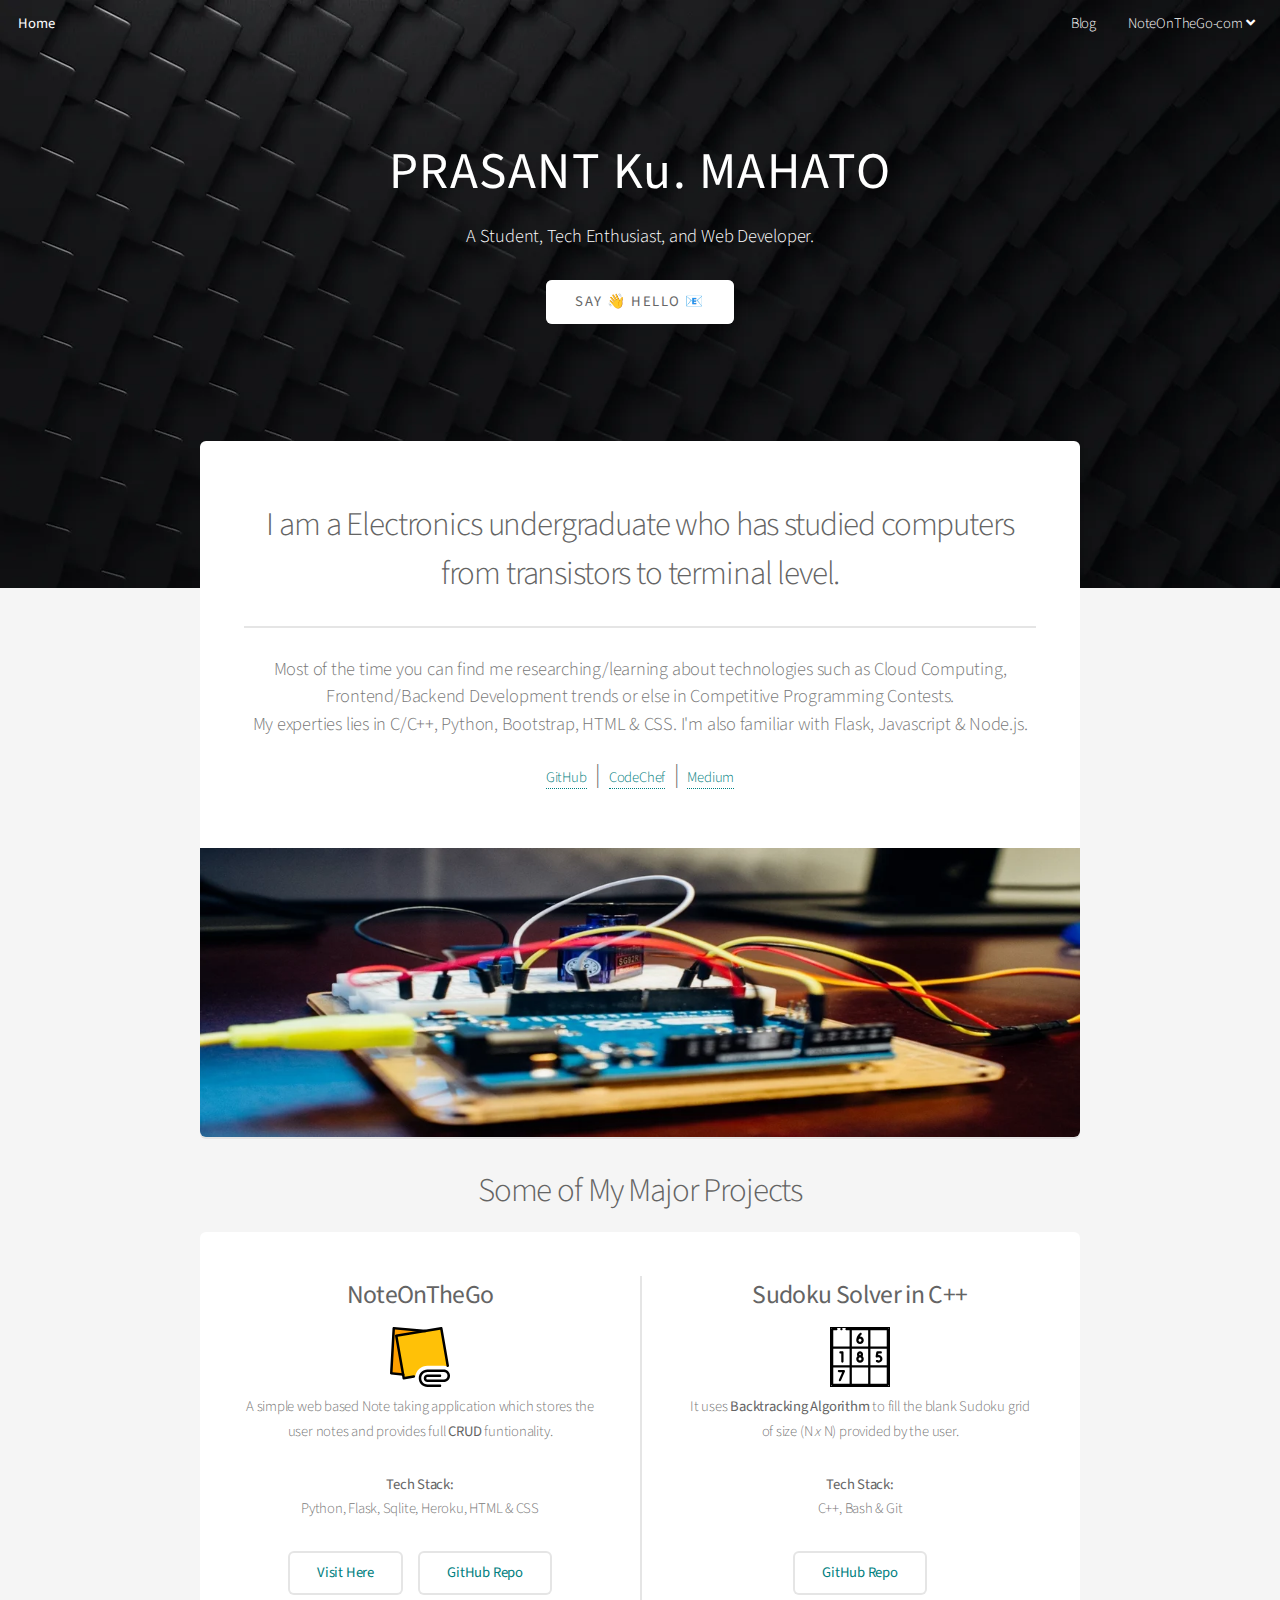
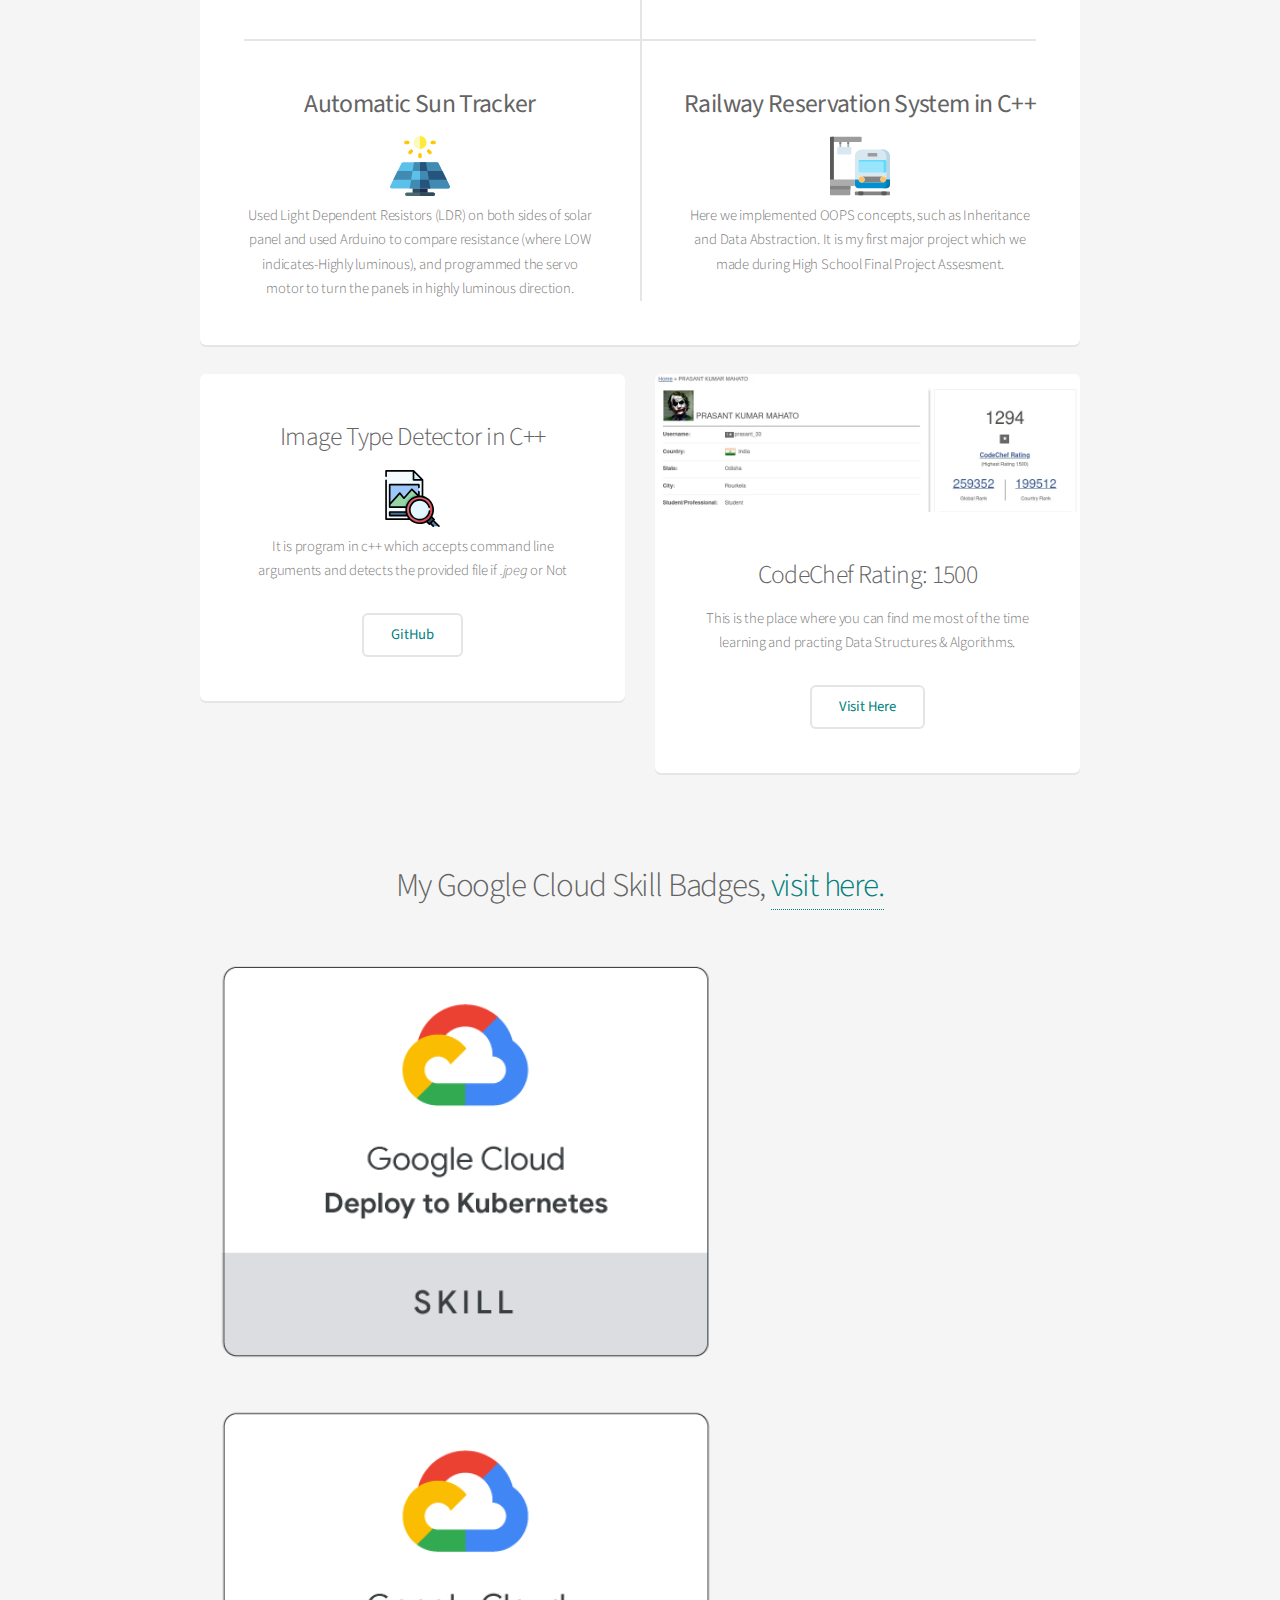
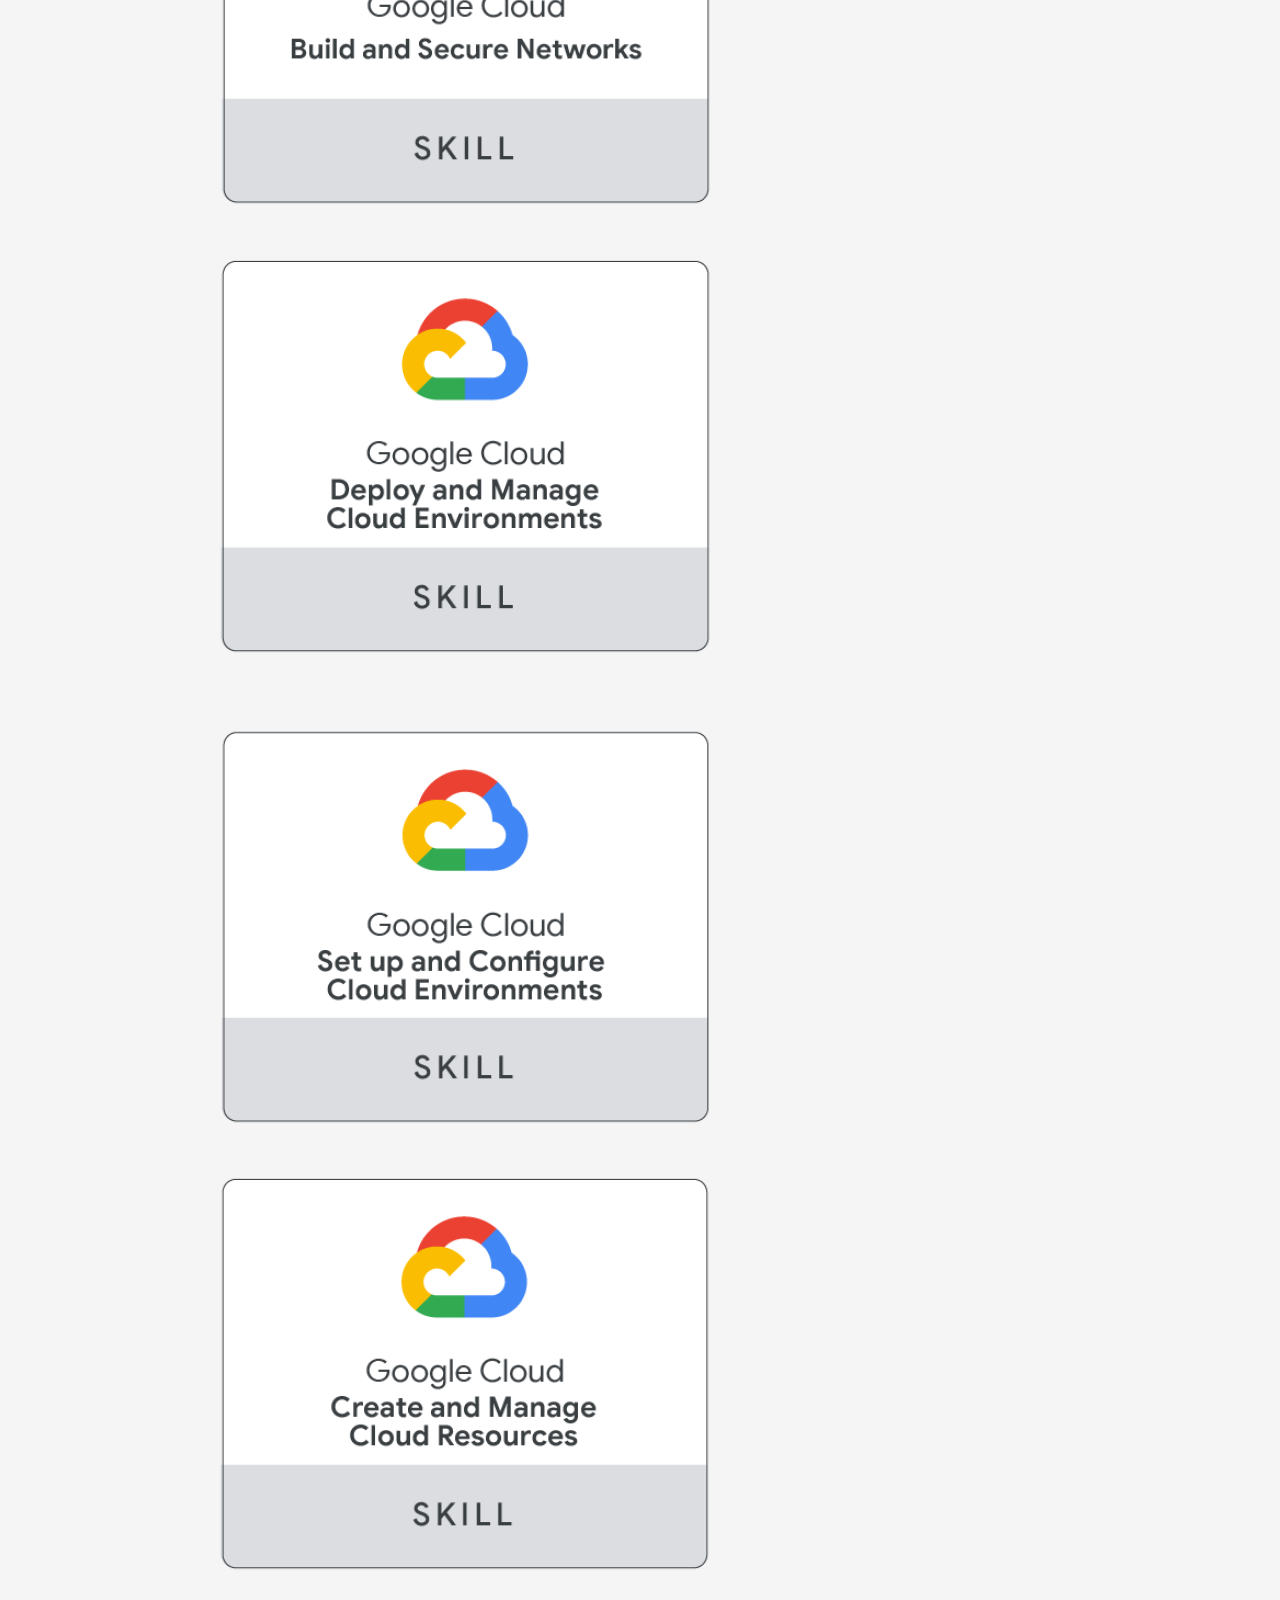
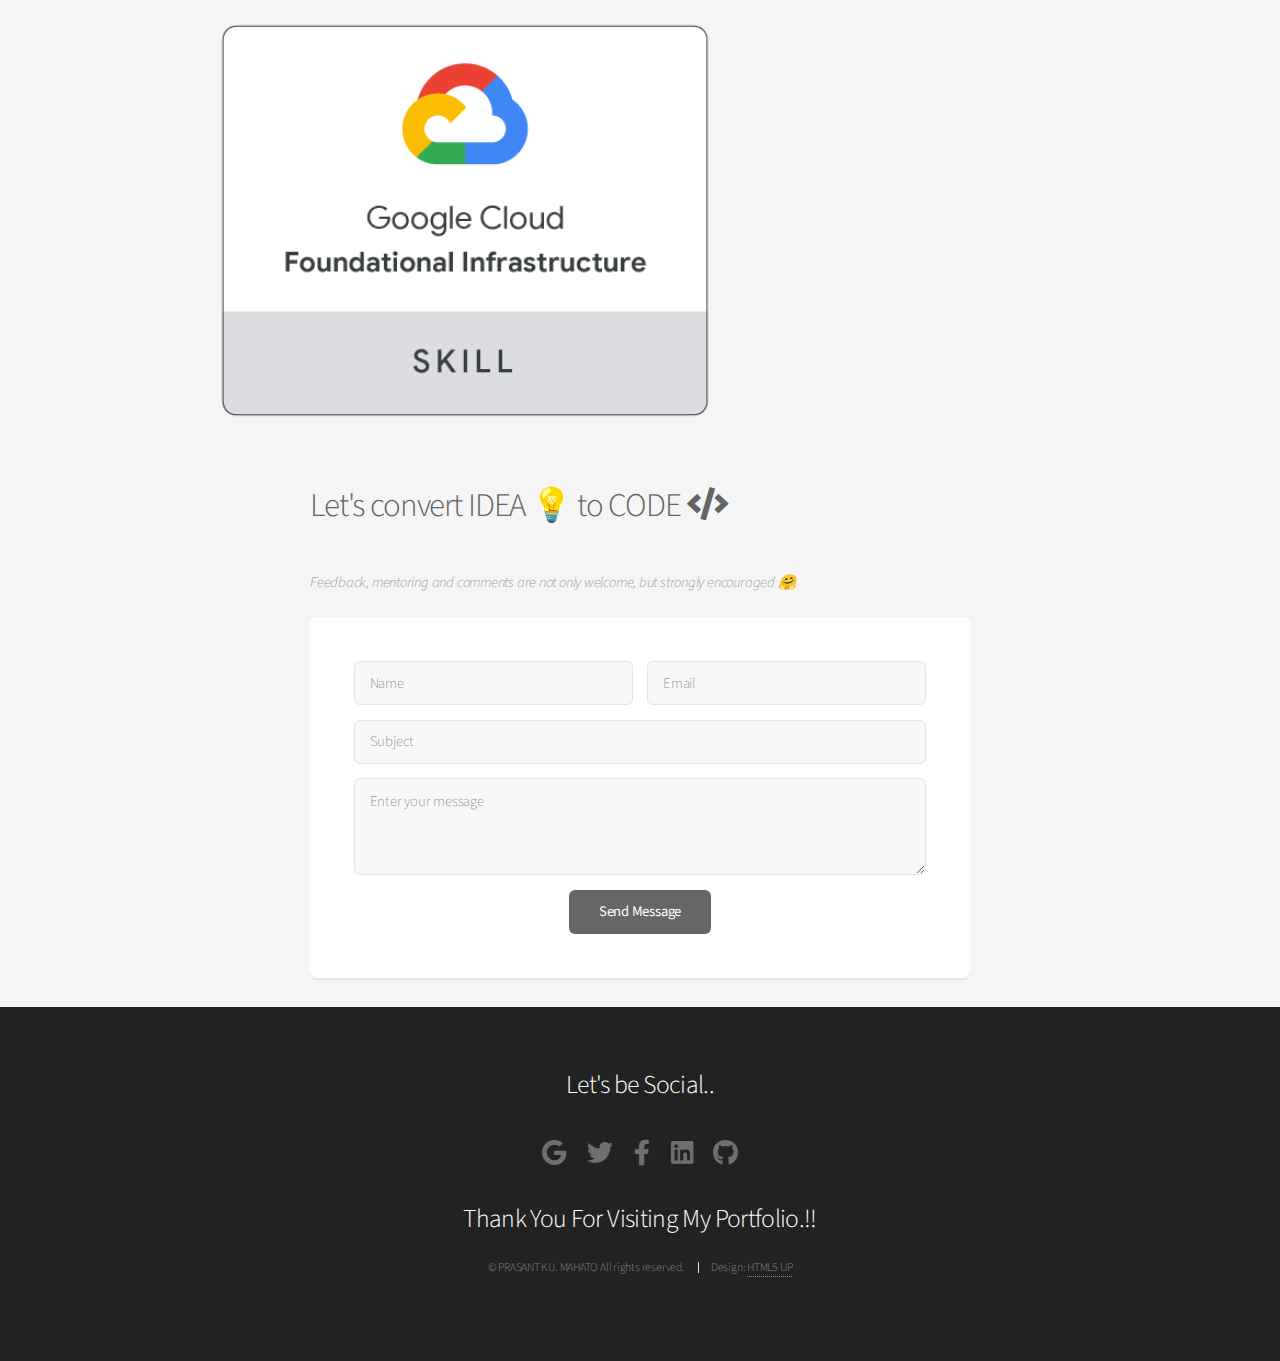
==== commit 38e69b46: "trivial :)" ====
--- a/index.html
+++ b/index.html
@@ -204,7 +204,7 @@
 				<section class="container" style="margin-bottom: 2rem;">
 					<h2 style="text-align: center; margin-bottom: 2rem;">
 						My Google Cloud Skill Badges,
-						<a href="https://google.qwiklabs.com/public_profiles/83f912c8-f1b6-4bdb-b263-eb075c5e7a80#" style="text-decoration: none; color: teal;">visit here.</a>
+						<a href="https://google.qwiklabs.com/public_profiles/83f912c8-f1b6-4bdb-b263-eb075c5e7a80#" style="text-decoration: none; color: teal;" target="_blank">visit here.</a>
 					</h2>
 				<div class="card-group">
 					<div class="card">
@@ -240,6 +240,7 @@
 				<section id="form" class="container medium">
 					<header>
 						<h2>Let's convert IDEA &#x1F4A1; to CODE <span class="fa fa-code"></span></h2>
+						<br>
 						<p>Feedback, mentoring and comments are not only welcome, but strongly encouraged  &#x1F917;</p>
 					</header>
 					<div class="box">
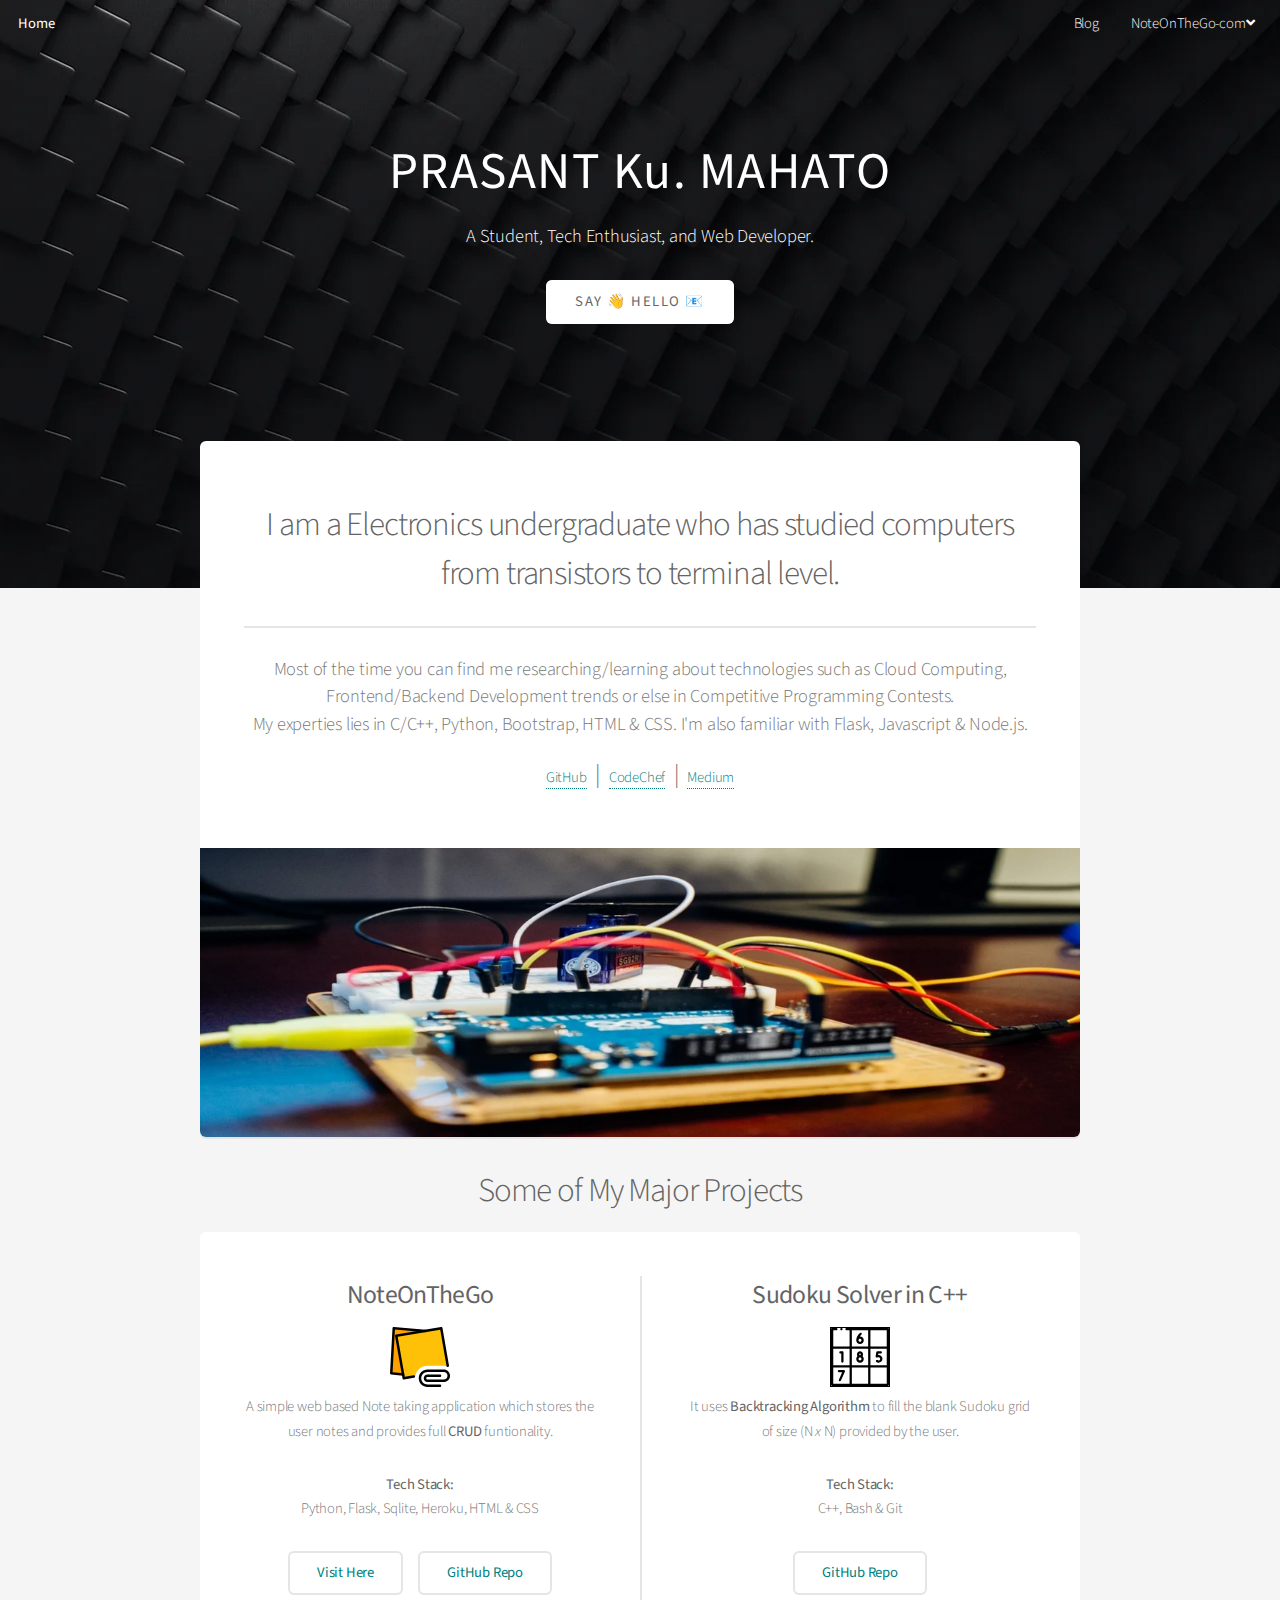
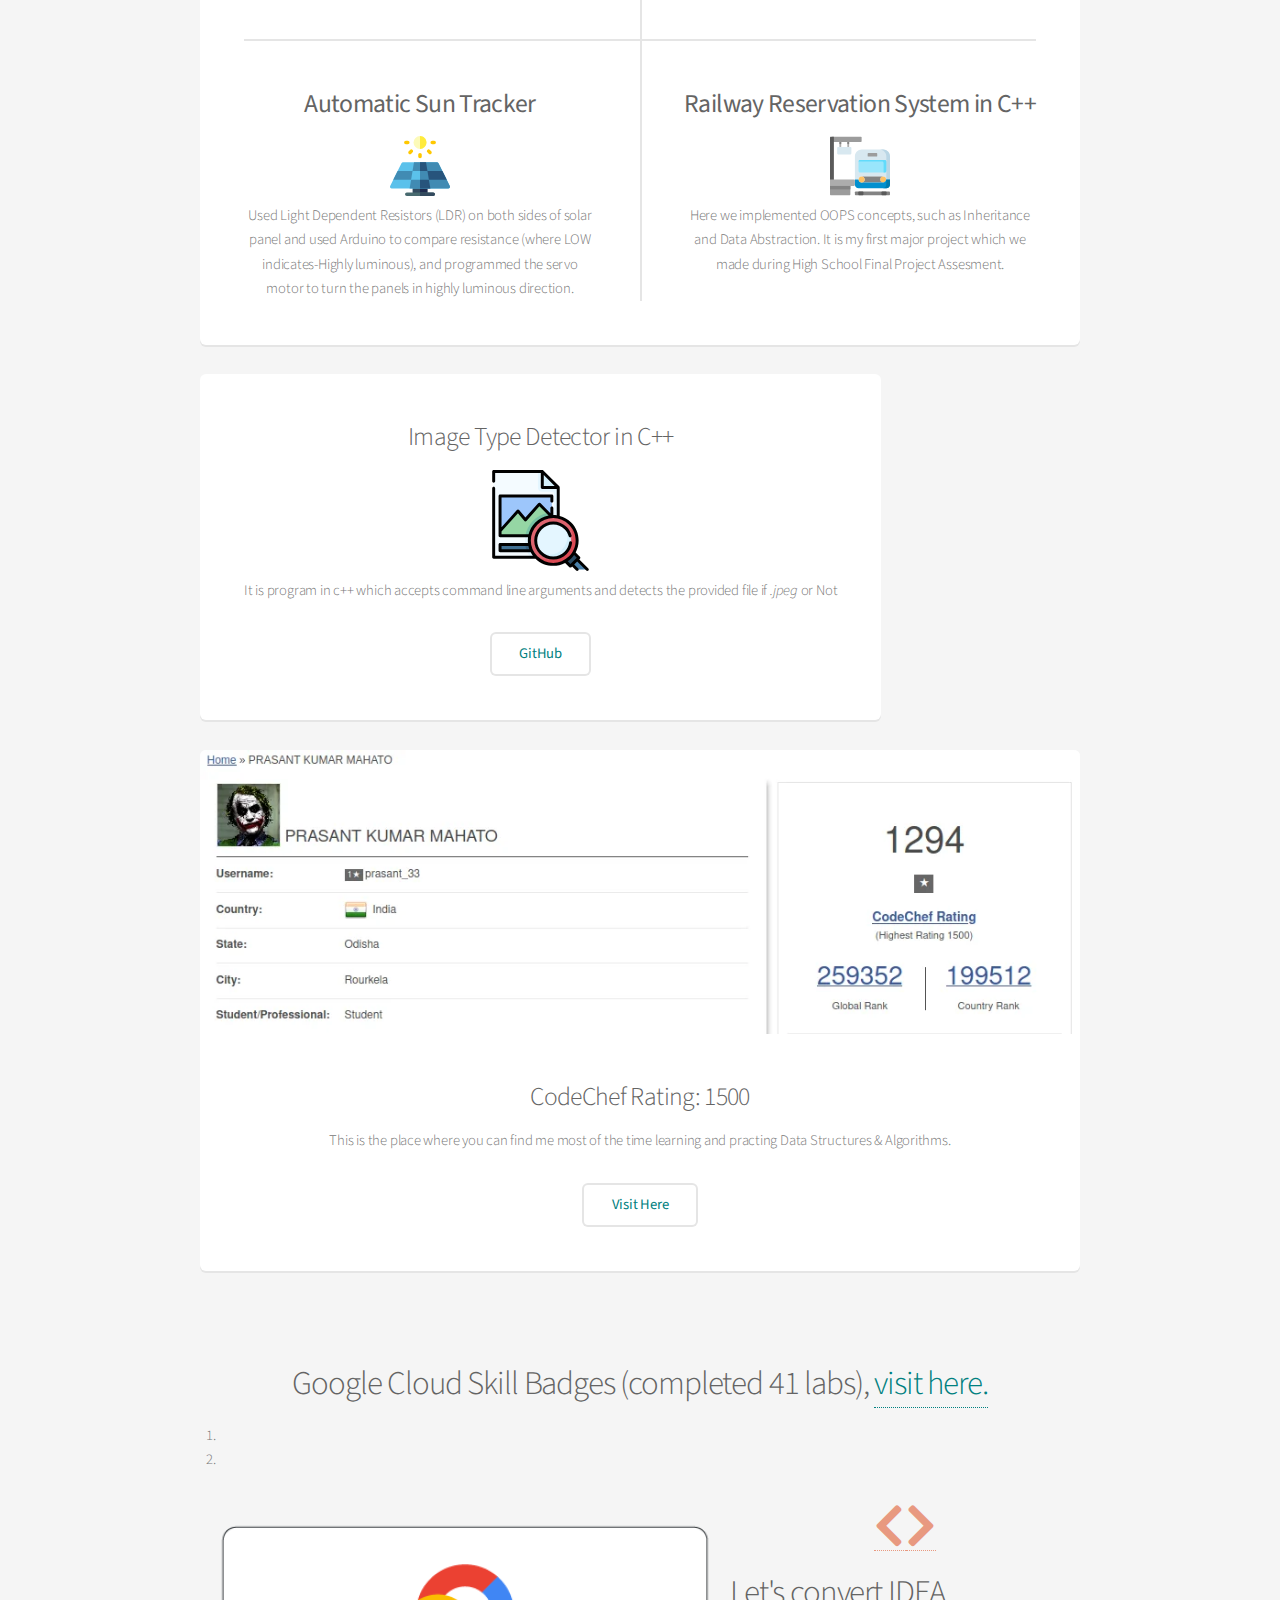
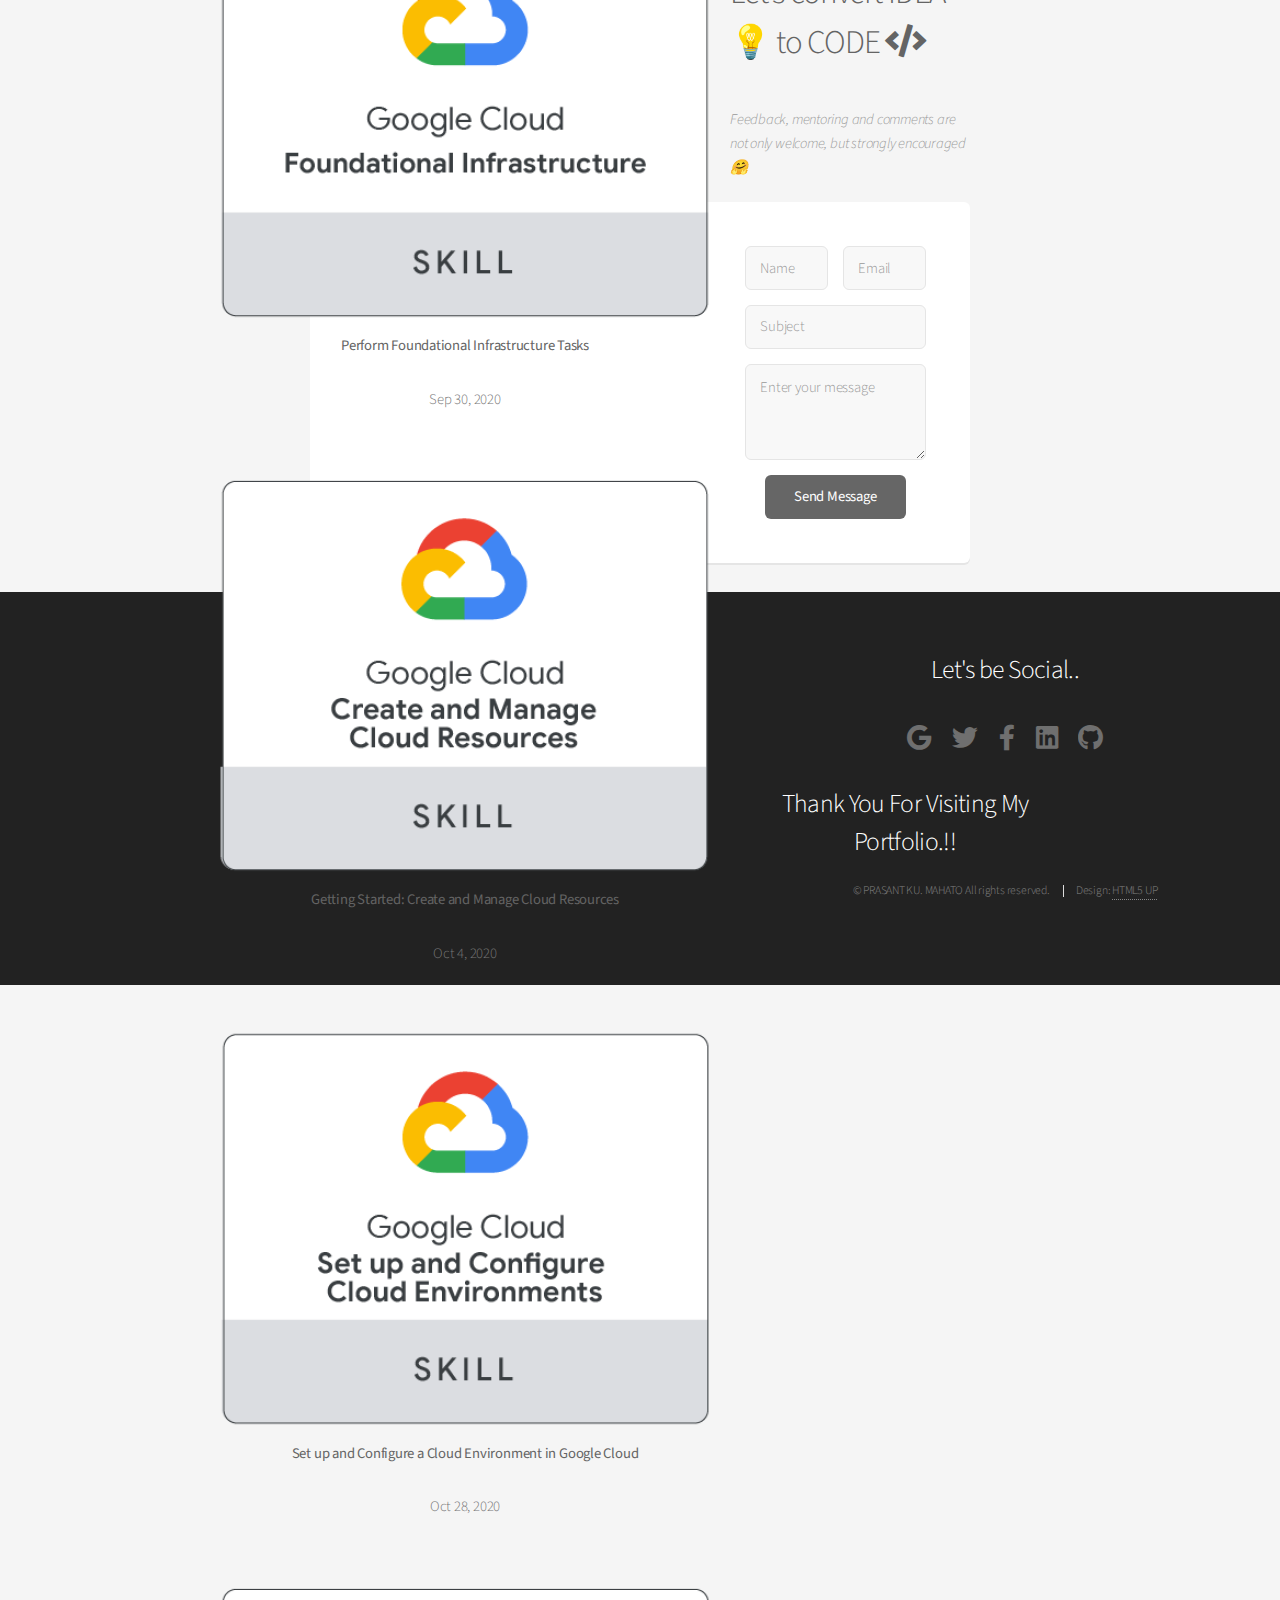
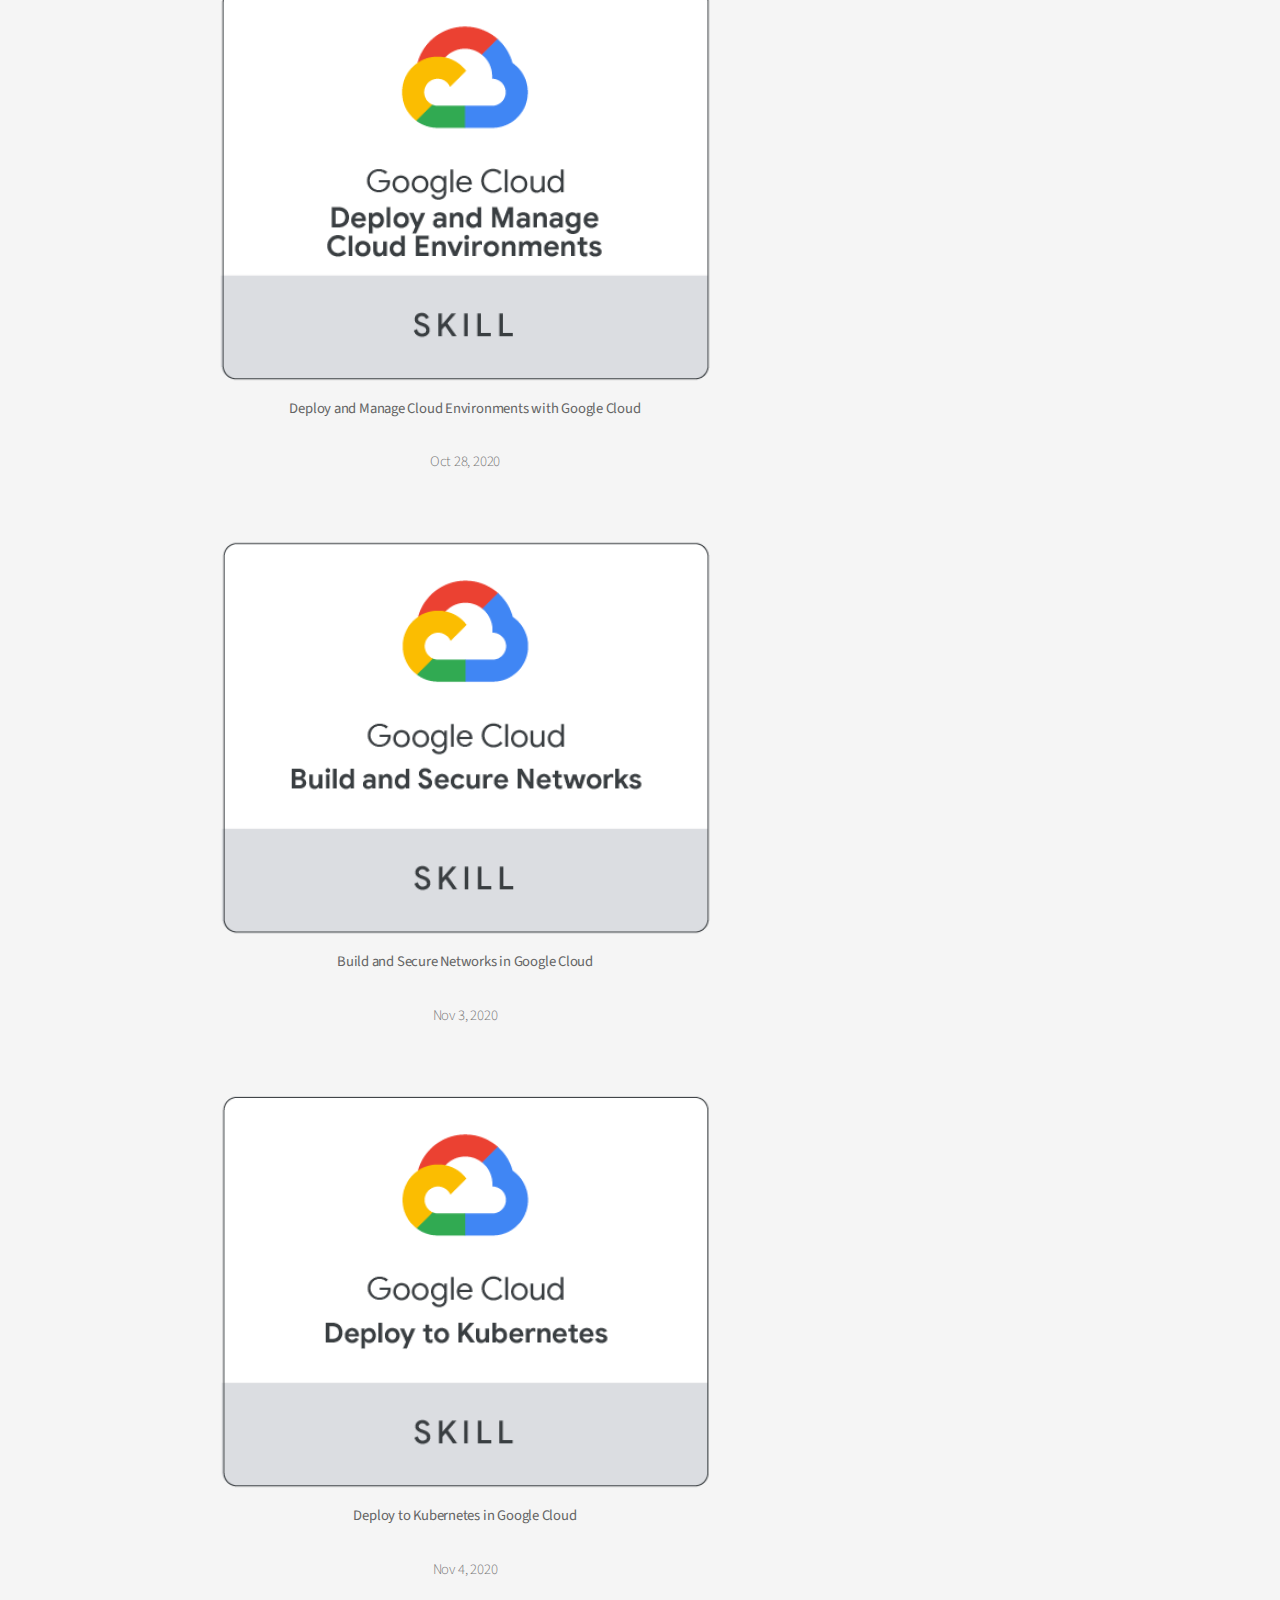
==== commit 8c0f3660: "Fixed bootstrap carousel." ====
--- a/index.html
+++ b/index.html
@@ -1,308 +1,522 @@
 <!DOCTYPE HTML>
 <html lang="en">
-	<head>
-		<title>Welcome to my Portfolio.!!</title>
-		<meta charset="utf-8" />
-		<meta name="Description" content="Web Developer Portfolio, Full Stack Developer">
-  		<meta name="Keywords" content="HTML,CSS,Git,Github,Projects,C++,C,Python,Flask,XML,JavaScript,Debug,Bootstrap,Flaticon,Font Awesome, Heroku, Full Stack Developer, Frontend,Backend,Node.js">
-  		<meta name="Author" content="Prasant Ku. Mahato">
-		<meta name="viewport" content="width=device-width, initial-scale=1, user-scalable=no" />
-		<link rel="stylesheet preload"  href="assets/css/main.css" as="style"/>
-		<link rel="stylesheet" href="https://cdn.jsdelivr.net/npm/bootstrap@4.5.3/dist/css/bootstrap.min.css" integrity="sha384-TX8t27EcRE3e/ihU7zmQxVncDAy5uIKz4rEkgIXeMed4M0jlfIDPvg6uqKI2xXr2" crossorigin="anonymous">
-		<style>
-			.social{
-				list-style-type: none;
-				margin: 0;
-				padding: 0;
+    <head>
+        <title>Welcome to my Portfolio.!!</title>
+        <meta charset="utf-8"/>
+        <meta name="Description" content="Web Developer Portfolio, Full Stack Developer">
+        <meta name="Keywords" content="HTML,CSS,Git,Github,Projects,C++,C,Python,Flask,XML,JavaScript,Debug,Bootstrap,Flaticon,Font Awesome, Heroku, Full Stack Developer, Frontend,Backend,Node.js">
+        <meta name="Author" content="Prasant Ku. Mahato">
+        <meta name="viewport" content="width=device-width, initial-scale=1, user-scalable=no"/>
+        <link rel="stylesheet" href="https://cdn.jsdelivr.net/npm/bootstrap@4.5.3/dist/css/bootstrap.min.css" integrity="sha384-TX8t27EcRE3e/ihU7zmQxVncDAy5uIKz4rEkgIXeMed4M0jlfIDPvg6uqKI2xXr2" crossorigin="anonymous">
+        <link rel="stylesheet preload" href="assets/css/main.css" as="style"/>
+        <style>
+            .social {
+                list-style-type: none;
+                margin: 0;
+                padding: 0;
+            }
+            .social li {
+                display: inline;
+                padding: 0;
+            }
+            .social li a {
+                color: teal;
+            }
+            .social li a:hover() {
+                text-decoration: underline;
+            }
+            .social span {
+                color: #646464;
+                font-size: 1.5rem;
+                margin: 6px;
+            }
+            /*	LETTER SPACING*/
+            .spacing {
+                letter-spacing: 1.5px;
+                font-weight: bolder;
+            }
+
+            .card {
+                padding: 15px;
+                border-radius: 10px;
 			}
-			.social li{
-				display: inline;
-				padding: 0;
-			}
-			.social li a{
-				color: teal;
-			}
-			.social li a:hover(){
-				text-decoration: underline;
-			}
-			.social span{
-				color: #646464;
-				font-size: 1.5rem;
-				margin: 6px;
-			}
-			/*	LETTER SPACING*/
-			.spacing{
-				letter-spacing: 1.5px;
-				font-weight: bolder;
-			}
-
-			.card{
-				padding: 15px;
-				border-radius: 10px;
-			}
-		</style>
-	</head>
-	<body class="landing is-preload">
-		<div id="page-wrapper">
-
-			<!-- Header -->
-				<header id="header" class="alt">
-					<!--
-						<a href="index.html" style="text-decoration: none; color: transparent;"><img src="images/logo.png" alt="logo"></a>
-						<a href=""><img src="[data-uri]" style="width: 10%;" /></a>
-						<img src="[data-uri]" style="width: 5%; margin-top: 2px;" />
-					-->
-					<h1><a href="index.html">Home</a></h1>
-					
-					<nav id="nav">
-						<ul>
-							<li><a rel="noopener noreferrer" href="https://medium.com/@prasantmahato33" target="_blank">Blog</a></li>
-							<li><a rel="noopener noreferrer" href="https://noteonthego-com.herokuapp.com/" target="_blank">NoteOnTheGo-com <span class="icon solid fa-angle-down"></span></a></li>
-						</ul>
-					</nav>
-				</header>
-
-			<!-- Banner -->
-				<section id="banner">
-					<h2 class="spacing">PRASANT Ku. MAHATO</h2>
-					<p>A Student, Tech Enthusiast, and Web Developer. </p>
-					<ul class="actions special">
-						<li><a href="#form" class="button primary" style="letter-spacing: 1.5px;">SAY &#x1F44B; HELLO  &#128231</a></li>
-					</ul>
-				</section>
-				
-				<!-- Main -->
-				<section id="main" class="container">
-					
-					<section class="box special">
-						<header class="major">
-							<h2>I am a Electronics undergraduate who has studied computers from transistors to terminal level.</h2>
-							<p>Most of the time you can find me researching/learning about technologies such as Cloud Computing, Frontend/Backend Development trends or else in Competitive Programming Contests.<br>
-								My experties lies in C/C++, Python, Bootstrap, HTML & CSS. I'm also familiar with Flask, Javascript & Node.js.
-							</p>
-							<br><br>
-							<ul class="social">
-								<li><a rel="noopener noreferrer" href="https://github.com/prasantmahato" target="_blank">GitHub</a></li> <span>|</span>
-								<li><a rel="noopener noreferrer" href="https://www.codechef.com/users/prasant_33" target="_blank">CodeChef</a></li>  <span>|</span>
-								<li><a rel="noopener noreferrer" href="https://medium.com/@prasantmahato33" target="_blank">Medium</a></li>
-							</ul>
-						</header>
-						<span class="image featured"><img src="images/pic01.webp" alt="ardunio board" /></span>
-					</section>
-					<h2 align=center> Some of My Major Projects </h2>
-					<section class="box special features">
-						<div class="features-row">
-							<section>
-								<!--
-								<span class="icon solid major fa-bolt accent2">&</span>
-								-->
-								<h3 style="font-weight: 400;">NoteOnTheGo</h3>
-								<a href="https://noteonthego-com.herokuapp.com/" target="_blank" style="color: white;" >
-									<img src="[data-uri]" style="width: 17%;" />
-									<!--<span style='font-size:4.5rem; margin-left: solid 1px #272727;'>&#128221;</span>-->
-								</a>
-								<p>A simple web based Note taking application which stores the user notes and provides full <strong>CRUD</strong> funtionality.
-								 </p>
-								 <strong><p>Tech Stack:</p></strong>
-								 <p>Python, Flask, Sqlite, Heroku, HTML & CSS</p>
-								 <!--
-
-								 
-								 <button class="button">
-								 <a href="https://noteonthego-com.herokuapp.com/" target="_blank" style="color: white;"">Visit Here..</a>
-								 </button>
-								 <button class="button">
-								 <a href="https://github.com/prasantmahato/Noteonthego" target="_blank">
-								 GitHub Repo</a>
-								 </button>
-								 -->
-								 <ul class="actions special">
-									<li><a rel="noopener noreferrer" href="https://noteonthego-com.herokuapp.com/" target="_blank" class="button alt">Visit Here</a></li>
-									<li><a rel="noopener noreferrer" href="https://github.com/prasantmahato/Noteonthego" target="_blank" class="button alt" >GitHub Repo</a></li>
-								</ul>
-							</section>
-							<section>
-								<!--
-								<span class="icon solid major fa-bolt accent2">&</span>
-								-->
-								<h3 style="font-weight: 400;">Sudoku Solver in C++</h3>
-								<a rel="noopener noreferrer" href="https://github.com/prasantmahato/Sudoku_Solver" target="_blank" style="color: white;" >
-									<img src="[data-uri]"  style="width: 17%; border: 1px solid black;"/>
-									<!--<span style='font-size:4.5rem; margin-left: solid 1px #272727;'></span>-->
-								</a>
-								<p>It uses <strong>Backtracking Algorithm</strong> to fill the blank Sudoku grid of size (N <em>x</em> N) provided by the user.
-								 </p>
-								 <strong><p>Tech Stack:</p></strong>
-								 <p>C++, Bash & Git</p>
-								 <!--
-								 <button class="button">
-								 <a href="https://noteonthego-com.herokuapp.com/" target="_blank" style="color: white;"">Visit Here..</a>
-								 </button>
-								 <button class="button">
-								 <a href="https://github.com/prasantmahato/Noteonthego" target="_blank">
-								 GitHub Repo</a>
-								 </button>
-								 -->
-								 <ul class="actions special">
-									<li><a rel="noopener noreferrer" href="https://github.com/prasantmahato/Sudoku_Solver" target="_blank" class="button alt">GitHub Repo</a></li>
-								</ul>
-							</section>
-						</div>
-						<div class="features-row">
-							<section>
-								<h3 style="font-weight: 400;">Automatic Sun Tracker</h3>
-								<img src="[data-uri]" style="width: 17%;"/>
-								<!--<span class="icon solid major fa-cloud accent4"></span>-->
-								<p>Used Light Dependent Resistors (LDR) on both sides of solar panel and used Arduino to compare resistance (where LOW indicates-Highly luminous), and programmed the servo motor to turn the panels in highly luminous direction. </p>
-							</section>
-							<section>
-								<h3 style="font-weight: 400;">Railway Reservation System in C++</h3>
-								<!--<span class="icon solid major fa-lock accent5"></span>-->
-								<img src="[data-uri]" style="width: 17%;"/>
-								<p>Here we implemented OOPS concepts, such as Inheritance and Data Abstraction.
-									It is my first major project which we made during High School Final Project Assesment.</p>
-							</section>
-						</div>
-					</section>
-					
-					
-
-					
-					<div class="row">
-						<div class="col-6 col-12-narrower">
-
-							<section class="box special">
-								<span class="image featured"><img src="https://raw.githubusercontent.com/prasantmahato/jpeg_Checker/master/EG_terminal.png" alt="" /></span>
-								<h3>Image Type Detector in C++</h3>
-								<img src="[data-uri]" style="width: 17%;" />
-								<p>It is program in c++ which accepts command line arguments and detects the provided file if <em>.jpeg</em> or Not</p>
-								<ul class="actions special">
-									<li><a rel="noopener noreferrer" href="https://github.com/prasantmahato/jpeg_Checker" class="button alt">GitHub</a></li>
-								</ul>
-							</section>
-
-						</div>
-
-						<div class="col-6 col-12-narrower">
-
-							<section class="box special">
-								<span class="image featured" ><img src="images/codechefProfile.webp" alt="" /></span>
-								<h3>CodeChef Rating: 1500</h3>
-								<p>This is the place where you can find me most of the time learning and practing Data Structures & Algorithms.</p>
-								<ul class="actions special">
-									<li><a rel="noopener noreferrer" href="https://www.codechef.com/users/prasant_33" class="button alt">Visit Here</a></li>
-								</ul>
-							</section>
-
-						</div>
-					</div>
-					
-				</section>
-				<!--
-					BOOTSTRAP CARDS
-				-->
-				<section class="container" style="margin-bottom: 2rem;">
-					<h2 style="text-align: center; margin-bottom: 2rem;">
-						My Google Cloud Skill Badges,
-						<a href="https://google.qwiklabs.com/public_profiles/83f912c8-f1b6-4bdb-b263-eb075c5e7a80#" style="text-decoration: none; color: teal;" target="_blank">visit here.</a>
-					</h2>
-				<div class="card-group">
-					<div class="card">
-						<img src="/images/1.png" class="card-img-top" alt="...">					  
-					</div>
-
-					<div class="card">
-					  <img src="/images/2.png" class="card-img-top" alt="...">
-					</div>
-					
-					<div class="card">
-					  <img src="/images/3.png" class="card-img-top" alt="...">
-					</div>
-				
-				</div>
-				<br>
-				<div class="card-group">
-					<div class="card">
-						<img src="/images/4.png" class="card-img-top" alt="...">					  
-					</div>
-
-					<div class="card">
-					<img src="/images/5.png" class="card-img-top" alt="...">
-					</div>
-					
-					<div class="card">
-					<img src="/images/6.png" class="card-img-top" alt="...">
-					</div>
-				</div>
-				</section>
 			
-				</section>
-				<section id="form" class="container medium">
-					<header>
-						<h2>Let's convert IDEA &#x1F4A1; to CODE <span class="fa fa-code"></span></h2>
-						<br>
-						<p>Feedback, mentoring and comments are not only welcome, but strongly encouraged  &#x1F917;</p>
-					</header>
-					<div class="box">
-						<form method="POST" action="https://formspree.io/f/maylqkvd">
-							<div class="row gtr-50 gtr-uniform">
-								<div class="col-6 col-12-mobilep">
-									<input type="text" name="name" id="name" value="" placeholder="Name" required />
-								</div>
-								<div class="col-6 col-12-mobilep">
-									<input type="email" name="_replyto" id="email" value="" placeholder="Email" required/>
-								</div>
-								<div class="col-12">
-									<input type="text" name="subject" id="subject" value="" placeholder="Subject" required/>
-								</div>
-								<div class="col-12">
-									<textarea name="message" id="message" placeholder="Enter your message" rows="3" required></textarea>
-								</div>
-								<div class="col-12">
-									<ul class="actions special">
-										<li><input type="submit" value="Send Message" /></li>
-									</ul>
-								</div>
-							</div>
-						</form>
-					</div>
-				</section>
-
-				
-				<!-- Footer -->
-				<footer id="footer">
-					<h3>Let's be Social..</h3>
-					<br>
-					<ul class="icons">
-						<li><a rel="noopener noreferrer" href="mailto:prasantmahato33@gmail.com" target="_blank"  class="icon brands fa-google"><span class="label">Gmail</span></a></li>
-						<li><a rel="noopener noreferrer" href="https://twitter.com/prasant__mahato/" target="_blank"  class="icon brands fa-twitter"><span class="label">Twitter</span></a></li>
-						<li><a rel="noopener noreferrer" href="https://facebook.com/prasantmahato11/" target="_blank"  class="icon brands fa-facebook-f"><span class="label">Facebook</span></a></li>
-						<li><a rel="noopener noreferrer" href="https://linkedin.com/in/prasant-mahato/" target="_blank"  class="icon brands fa-linkedin"><span class="label">LinkedIn</span></a></li>
-						<li><a rel="noopener noreferrer" href="https://github.com/prasantmahato/" target="_blank"  class="icon brands fa-github"><span class="label">Github</span></a></li>
-					</ul>
-					<div class="container" style="text-align: center; color: white;">
-						<h3>Thank You For Visiting My Portfolio.!!</h3>
-					</div>
-					<ul class="copyright">
-						<li>&copy; PRASANT KU. MAHATO All rights reserved.</li>
-						<li>Design: <a rel="noopener noreferrer" href="http://html5up.net">HTML5 UP</a></li>
-					</ul>
-				</footer>
-
-		</div>
+        </style>
+    </head>
+    <body class="landing is-preload">
+        <div
+            id="page-wrapper">
+
+            <!-- Header -->
+            <header
+                id="header" class="alt">
+                <!--
+				<a href="index.html" style="text-decoration: none; color: transparent;"><img src="images/logo.png" alt="logo"></a>
+				<a href=""><img src="[data-uri]" style="width: 10%;" /></a>
+				<img src="[data-uri]" style="width: 5%; margin-top: 2px;" />
+                -->
+                <h1>
+                    <a href="index.html">Home</a>
+                </h1>
+
+                <nav id="nav">
+                    <ul>
+                        <li><a rel="noopener noreferrer" href="https://medium.com/@prasantmahato33" target="_blank">Blog</a></li>
+                        <li><a rel="noopener noreferrer" href="https://noteonthego-com.herokuapp.com/" target="_blank">NoteOnTheGo-com<span class="icon solid fa-angle-down"></span></a></li>
+                    </ul>
+                </nav>
+            </header>
+
+            <!-- Banner -->
+            <section id="banner">
+                <h2 class="spacing">PRASANT Ku. MAHATO</h2>
+                <p>A Student, Tech Enthusiast, and Web Developer.
+                </p>
+                <ul class="actions special">
+                    <li>
+                        <a href="#form" class="button primary" style="letter-spacing: 1.5px;">SAY &#x1F44B; HELLO  &#128231</a>
+                    </li>
+                </ul>
+            </section>
+
+            <!-- Main -->
+            <section id="main" class="container">
+
+                <section class="box special">
+                    <header class="major">
+                        <h2>I am a Electronics undergraduate who has studied computers from transistors to terminal level.</h2>
+                        <p>Most of the time you can find me researching/learning about technologies such as Cloud Computing, Frontend/Backend Development trends or else in Competitive Programming Contests.<br>
+                            My experties lies in C/C++, Python, Bootstrap, HTML & CSS. I'm also familiar with Flask, Javascript & Node.js.
+                        </p>
+                        <br><br>
+                        <ul class="social">
+                            <li>
+                                <a rel="noopener noreferrer" href="https://github.com/prasantmahato" target="_blank">GitHub</a>
+                            </li>
+                            <span>|</span>
+                            <li>
+                                <a rel="noopener noreferrer" href="https://www.codechef.com/users/prasant_33" target="_blank">CodeChef</a>
+                            </li>
+                            <span>|</span>
+                            <li>
+                                <a rel="noopener noreferrer" href="https://medium.com/@prasantmahato33" target="_blank">Medium</a>
+                            </li>
+                        </ul>
+                    </header>
+                    <span class="image featured"><img src="images/pic01.webp" alt="ardunio board"/></span>
+                </section>
+
+                <h2 align="center">
+                    Some of My Major Projects
+                </h2>
+                <section class="box special features">
+                    <div class="features-row">
+                        <section>
+                            <!--
+                            								<span class="icon solid major fa-bolt accent2">&</span>
+                            								-->
+                            <h3 style="font-weight: 400;">NoteOnTheGo</h3>
+                            <a href="https://noteonthego-com.herokuapp.com/" target="_blank" style="color: white;">
+                                <img
+                                src="[data-uri]" style="width: 17%;"/>
+                            <!--<span style='font-size:4.5rem; margin-left: solid 1px #272727;'>&#128221;</span>-->
+                            </a>
+                            <p>A simple web based Note taking application which stores the user notes and provides full
+                                <strong>CRUD</strong>
+                                funtionality.
+                            </p>
+                            <strong>
+                                <p>Tech Stack:</p>
+                            </strong>
+                            <p>Python, Flask, Sqlite, Heroku, HTML & CSS</p>
+                            <!--
+                            
+                            								 
+                            								 <button class="button">
+                            								 <a href="https://noteonthego-com.herokuapp.com/" target="_blank" style="color: white;"">Visit Here..</a>
+                            								 </button>
+                            								 <button class="button">
+                            								 <a href="https://github.com/prasantmahato/Noteonthego" target="_blank">
+                            								 GitHub Repo</a>
+                            								 </button>
+                            								 -->
+                            <ul class="actions special">
+                                <li>
+                                    <a rel="noopener noreferrer" href="https://noteonthego-com.herokuapp.com/" target="_blank" class="button alt">Visit Here</a>
+                                </li>
+                                <li>
+                                    <a rel="noopener noreferrer" href="https://github.com/prasantmahato/Noteonthego" target="_blank" class="button alt">GitHub Repo</a>
+                                </li>
+                            </ul>
+                        </section>
+                        <section>
+                            <!--
+                            								<span class="icon solid major fa-bolt accent2">&</span>
+                            								-->
+                            <h3 style="font-weight: 400;">Sudoku Solver in C++</h3>
+                            <a rel="noopener noreferrer" href="https://github.com/prasantmahato/Sudoku_Solver" target="_blank" style="color: white;">
+                                <img
+                                src="[data-uri]" style="width: 17%; border: 1px solid black;"/>
+                            <!--<span style='font-size:4.5rem; margin-left: solid 1px #272727;'></span>-->
+                            </a>
+                            <p>It uses
+                                <strong>Backtracking Algorithm</strong>
+                                to fill the blank Sudoku grid of size (N
+                                <em>x</em>
+                                N) provided by the user.
+                            </p>
+                            <strong>
+                                <p>Tech Stack:</p>
+                            </strong>
+                            <p>C++, Bash & Git</p>
+                            <!--
+                            								 <button class="button">
+                            								 <a href="https://noteonthego-com.herokuapp.com/" target="_blank" style="color: white;"">Visit Here..</a>
+                            								 </button>
+                            								 <button class="button">
+                            								 <a href="https://github.com/prasantmahato/Noteonthego" target="_blank">
+                            								 GitHub Repo</a>
+                            								 </button>
+                            								 -->
+                            <ul class="actions special">
+                                <li>
+                                    <a rel="noopener noreferrer" href="https://github.com/prasantmahato/Sudoku_Solver" target="_blank" class="button alt">GitHub Repo</a>
+                                </li>
+                            </ul>
+                        </section>
+                    </div>
+                    <div class="features-row">
+                        <section>
+                            <h3 style="font-weight: 400;">Automatic Sun Tracker</h3>
+                            <img
+                            src="[data-uri]" style="width: 17%;"/>
+                            <!--<span class="icon solid major fa-cloud accent4"></span>-->
+                            <p>Used Light Dependent Resistors (LDR) on both sides of solar panel and used Arduino to compare resistance (where LOW indicates-Highly luminous), and programmed the servo motor to turn the panels in highly luminous direction.
+                            </p>
+                        </section>
+                        <section>
+                            <h3 style="font-weight: 400;">Railway Reservation System in C++</h3>
+                            <!--<span class="icon solid major fa-lock accent5"></span>-->
+                            <img src="[data-uri]" style="width: 17%;"/>
+                            <p>Here we implemented OOPS concepts, such as Inheritance and Data Abstraction.
+                                									It is my first major project which we made during High School Final Project Assesment.</p>
+                        </section>
+                    </div>
+                </section>
+
+
+                <div class="row">
+                    <div class="col-sm-6 col-12-narrower">
+
+                        <section class="box special">
+                            <span class="image featured"><img src="https://raw.githubusercontent.com/prasantmahato/jpeg_Checker/master/EG_terminal.png" alt=""/></span>
+                            <h3>Image Type Detector in C++</h3>
+                            <img src="[data-uri]" style="width: 17%;"/>
+                            <p>It is program in c++ which accepts command line arguments and detects the provided file if
+                                <em>.jpeg</em>
+                                or Not</p>
+                            <ul class="actions special">
+                                <li>
+                                    <a rel="noopener noreferrer" href="https://github.com/prasantmahato/jpeg_Checker" class="button alt">GitHub</a>
+                                </li>
+                            </ul>
+                        </section>
+
+                    </div>
+
+                    <div class="col-sm-6 col-12-narrower">
+
+                        <section class="box special">
+                            <span class="image featured"><img src="images/codechefProfile.webp" alt=""/></span>
+                            <h3>CodeChef Rating: 1500</h3>
+                            <p>This is the place where you can find me most of the time learning and practing Data Structures & Algorithms.</p>
+                            <ul class="actions special">
+                                <li>
+                                    <a rel="noopener noreferrer" href="https://www.codechef.com/users/prasant_33" class="button alt">Visit Here</a>
+                                </li>
+                            </ul>
+                        </section>
+
+                    </div>
+                </div>
+
+            </section>
+            <!--
+            					BOOTSTRAP CARDS
+            <section class="container" style="margin-bottom: 2rem;">
+            	<h2 style="text-align: center; margin-bottom: 2rem;">
+            		My Google Cloud Skill Badges,
+            		<a href="https://google.qwiklabs.com/public_profiles/83f912c8-f1b6-4bdb-b263-eb075c5e7a80#" style="text-decoration: none; color: teal;" target="_blank">visit here.</a>
+            	</h2>
+            	<div class="card-group">
+            		<div class="card">
+            			<img src="/images/1.png" class="card-img-top responsive" alt="...">					  
+            		</div>
+            		
+            		<div class="card">
+            			<img src="/images/2.png" class="card-img-top responsive" alt="...">
+            		</div>
+            		
+            		<div class="card">
+            			<img src="/images/3.png" class="card-img-top responsive" alt="...">
+            		</div>
+            		
+            	</div>
+            	<br>
+            	<div class="card-group">
+            		<div class="card">
+            			<img src="/images/4.png" class="card-img-top responsive" alt="...">					  
+            		</div>
+            		
+            		<div class="card">
+            			<img src="/images/5.png" class="card-img-top responsive" alt="...">
+            		</div>
+            		
+            		<div class="card">
+            			<img src="/images/6.png" class="card-img-top responsive" alt="...">
+            		</div>
+            	</div>
+            </section>
+        	-->
+
+			<!-- CAROUSEL OF GOOGLE SKILL BADGES
+			
 		
-		<script src="https://code.jquery.com/jquery-3.5.1.slim.min.js" integrity="sha384-DfXdz2htPH0lsSSs5nCTpuj/zy4C+OGpamoFVy38MVBnE+IbbVYUew+OrCXaRkfj" crossorigin="anonymous"></script>
-		<script src="https://cdn.jsdelivr.net/npm/bootstrap@4.5.3/dist/js/bootstrap.bundle.min.js" integrity="sha384-ho+j7jyWK8fNQe+A12Hb8AhRq26LrZ/JpcUGGOn+Y7RsweNrtN/tE3MoK7ZeZDyx" crossorigin="anonymous"></script>
-
-		<!-- Scripts 
-			<script src="assets/js/jquery.min.js"></script>
-			<script src="assets/js/jquery.dropotron.min.js"></script>
-			<script src="assets/js/jquery.scrollex.min.js"></script>
-			<script src="assets/js/browser.min.js"></script>
-			<script src="assets/js/breakpoints.min.js"></script>
-			<script src="assets/js/util.js"></script>
-			<script src="assets/js/main.js"></script>
-		-->
-
-	</body>
+        	<div id="carouselExampleControls" class="carousel slide" data-ride="carousel">
+        		<div class="carousel-inner" align= center>
+        			<div class="carousel-item active">
+        				<img src="/images/1.png" class="d-block w-250" alt="Google Cloud Skill Badge">
+        			</div>
+        			<div class="carousel-item">
+        				<img src="/images/2.png" class="d-block w-250" alt="Google Cloud Skill Badge">
+        			</div>
+        			<div class="carousel-item">
+        				<img src="/images/3.png" class="d-block w-250" alt="Google Cloud Skill Badge">
+        			</div>
+        		</div>
+        		<a class="carousel-control-prev" href="#carouselExampleControls" role="button" data-slide="prev">
+        			<span class="carousel-control-prev-icon" aria-hidden="true"></span>
+        			<span class="sr-only">Previous</span>
+        		</a>
+        		<a class="carousel-control-next" href="#carouselExampleControls" role="button" data-slide="next">
+        			<span class="carousel-control-next-icon" aria-hidden="true"></span>
+        			<span class="sr-only">Next</span>
+        		</a>
+        	</div>
+        					
+			-->
+
+
+        <!--BOOTSTRAP CARD CAROUSEL-->
+        <section class="container">
+
+            <h2 style="text-align: center; margin-bottom: 1rem;">
+                Google Cloud Skill Badges (completed 41 labs),
+                <a href="https://google.qwiklabs.com/public_profiles/83f912c8-f1b6-4bdb-b263-eb075c5e7a80#" style="text-decoration: none; color: teal;" target="_blank">visit here.</a>
+
+            </h2>
+            <!--Carousel Wrapper-->
+            <div
+                id="multi-item-example" class="carousel slide carousel-multi-item" data-ride="carousel" align="center">
+
+
+                <!--Indicators-->
+                <ol class="carousel-indicators">
+                    <li data-target="#multi-item-example" data-slide-to="0" class="active"></li>
+                    <li data-target="#multi-item-example" data-slide-to="1"></li>
+
+                </ol>
+                <!--/.Indicators-->
+
+                <!--Slides-->
+                <div
+                    class="carousel-inner" role="listbox">
+
+                    <!--First slide-->
+                    <div class="carousel-item active">
+
+                        <div class="col-md-4" style="float:left">
+                            <div class="card mb-2">
+                                <img class="card-img-top responsive" src="/images/lab1.png" alt="Card image cap">
+                                <div class="card-body">
+                                    <strong>
+                                        <p class="card-text">Perform Foundational Infrastructure Tasks</p>
+                                    </strong>
+                                    <p>Sep 30, 2020</p>
+                                </div>
+                            </div>
+                        </div>
+
+                        <div class="col-md-4" style="float:left">
+                            <div class="card mb-2">
+                                <img class="card-img-top responsive" src="/images/lab2.png" alt="Card image cap">
+                                <div class="card-body">
+                                    <strong>
+                                        <p class="card-text">Getting Started: Create and Manage Cloud Resources</p>
+                                    </strong>
+                                    <p>
+                                        Oct 4, 2020</p>
+                                </div>
+                            </div>
+                        </div>
+
+                        <div class="col-md-4" style="float:left">
+                            <div class="card mb-2">
+                                <img class="card-img-top responsive" src="/images/lab3.png" alt="Card image cap">
+                                <div class="card-body">
+                                    <strong>
+                                        <p class="card-text">Set up and Configure a Cloud Environment in Google Cloud</p>
+                                    </strong>
+                                    <p>Oct 28, 2020</p>
+                                </div>
+                            </div>
+                        </div>
+
+
+                    </div>
+                    <!--/.First slide-->
+
+                    <!--Second slide-->
+                    <div class="carousel-item">
+
+                        <div class="col-md-4" style="float:left">
+                            <div class="card mb-2">
+                                <img class="card-img-top responsive" src="/images/lab4.png" alt="Card image cap">
+                                <div class="card-body">
+                                    <strong>
+                                        <p class="card-text">Deploy and Manage Cloud Environments with Google Cloud</p>
+                                    </strong>
+                                    <p>Oct 28, 2020</p>
+                                </div>
+                            </div>
+                        </div>
+
+                        <div class="col-md-4" style="float:left">
+                            <div class="card mb-2">
+                                <img class="card-img-top responsive" src="/images/lab5.png" alt="Card image cap">
+                                <div class="card-body">
+                                    <strong>
+                                        <p class="card-text">Build and Secure Networks in Google Cloud</p>
+                                    </strong>
+                                    <p>Nov 3, 2020</p>
+                                </div>
+                            </div>
+                        </div>
+
+                        <div class="col-md-4" style="float:left">
+                            <div class="card mb-2">
+                                <img class="card-img-top responsive" src="/images/lab6.png" alt="Card image cap">
+                                <div class="card-body">
+                                    <strong>
+                                        <p class="card-text">Deploy to Kubernetes in Google Cloud</p>
+                                    </strong>
+                                    <p>Nov 4, 2020</p>
+                                </div>
+                            </div>
+                        </div>
+
+
+                    </div>
+                    <!--/.Second slide-->
+
+                </div>
+                <!--/.Slides-->
+
+                <!--Controls-->
+                <div class="controls-top">
+                    <a class="btn-floating" href="#multi-item-example" data-slide="prev">
+                        <i style="font-size: 3rem;" class="fas fa-chevron-left"></i>
+                    </a>
+
+                    <a class="btn-floating" href="#multi-item-example" data-slide="next">
+                        <i style="font-size: 3rem;" class="fas fa-chevron-right"></i>
+                    </a>
+                </div>
+                <!--/.Controls-->
+            </div>
+            <!--/.Carousel Wrapper-->
+        </section>
+
+
+        <section id="form" class="container medium" style="margin-top: 1rem;">
+            <header>
+                <h2>Let's convert IDEA &#x1F4A1; to CODE
+                    <span class="fa fa-code"></span>
+                </h2>
+                <br>
+                <p>Feedback, mentoring and comments are not only welcome, but strongly encouraged  &#x1F917;</p>
+            </header>
+            <div class="box">
+                <form method="POST" action="https://formspree.io/f/maylqkvd">
+                    <div class="row gtr-50 gtr-uniform">
+                        <div class="col-6 col-12-mobilep">
+                            <input type="text" name="name" id="name" value="" placeholder="Name" required/>
+                        </div>
+                        <div class="col-6 col-12-mobilep">
+                            <input type="email" name="_replyto" id="email" value="" placeholder="Email" required/>
+                        </div>
+                        <div class="col-12">
+                            <input type="text" name="subject" id="subject" value="" placeholder="Subject" required/>
+                        </div>
+                        <div class="col-12">
+                            <textarea name="message" id="message" placeholder="Enter your message" rows="3" required></textarea>
+                        </div>
+                        <div class="col-12">
+                            <ul class="actions special">
+                                <li><input type="submit" value="Send Message"/></li>
+                            </ul>
+                        </div>
+                    </div>
+                </form>
+            </div>
+        </section>
+
+
+        <!-- Footer -->
+        <footer id="footer">
+            <h3>Let's be Social..</h3>
+            <br>
+            <ul class="icons">
+                <li>
+                    <a rel="noopener noreferrer" href="mailto:prasantmahato33@gmail.com" target="_blank" class="icon brands fa-google">
+                        <span class="label">Gmail</span>
+                    </a>
+                </li>
+                <li>
+                    <a rel="noopener noreferrer" href="https://twitter.com/prasant__mahato/" target="_blank" class="icon brands fa-twitter">
+                        <span class="label">Twitter</span>
+                    </a>
+                </li>
+                <li>
+                    <a rel="noopener noreferrer" href="https://facebook.com/prasantmahato11/" target="_blank" class="icon brands fa-facebook-f">
+                        <span class="label">Facebook</span>
+                    </a>
+                </li>
+                <li>
+                    <a rel="noopener noreferrer" href="https://linkedin.com/in/prasant-mahato/" target="_blank" class="icon brands fa-linkedin">
+                        <span class="label">LinkedIn</span>
+                    </a>
+                </li>
+                <li>
+                    <a rel="noopener noreferrer" href="https://github.com/prasantmahato/" target="_blank" class="icon brands fa-github">
+                        <span class="label">Github</span>
+                    </a>
+                </li>
+            </ul>
+            <div class="container" style="text-align: center; color: white;">
+                <h3>Thank You For Visiting My Portfolio.!!</h3>
+            </div>
+            <ul class="copyright">
+                <li>&copy; PRASANT KU. MAHATO All rights reserved.</li>
+                <li>Design:
+                    <a rel="noopener noreferrer" href="http://html5up.net">HTML5 UP</a>
+                </li>
+            </ul>
+        </footer>
+    </body>
+	</div>
+	<script src="https://code.jquery.com/jquery-3.5.1.slim.min.js" integrity="sha384-DfXdz2htPH0lsSSs5nCTpuj/zy4C+OGpamoFVy38MVBnE+IbbVYUew+OrCXaRkfj" crossorigin="anonymous"></script><script src="https://cdn.jsdelivr.net/npm/bootstrap@4.5.3/dist/js/bootstrap.bundle.min.js" integrity="sha384-ho+j7jyWK8fNQe+A12Hb8AhRq26LrZ/JpcUGGOn+Y7RsweNrtN/tE3MoK7ZeZDyx" crossorigin="anonymous"></script><script src="assets/js/jquery.min.js"></script><script src="assets/js/jquery.dropotron.min.js"></script><script src="assets/js/jquery.scrollex.min.js"></script><script src="assets/js/browser.min.js"></script><script src="assets/js/breakpoints.min.js"></script>
+	<script src="assets/js/util.js"></script>
+	<script src="assets/js/main.js"></script>
+</body>
 </html>
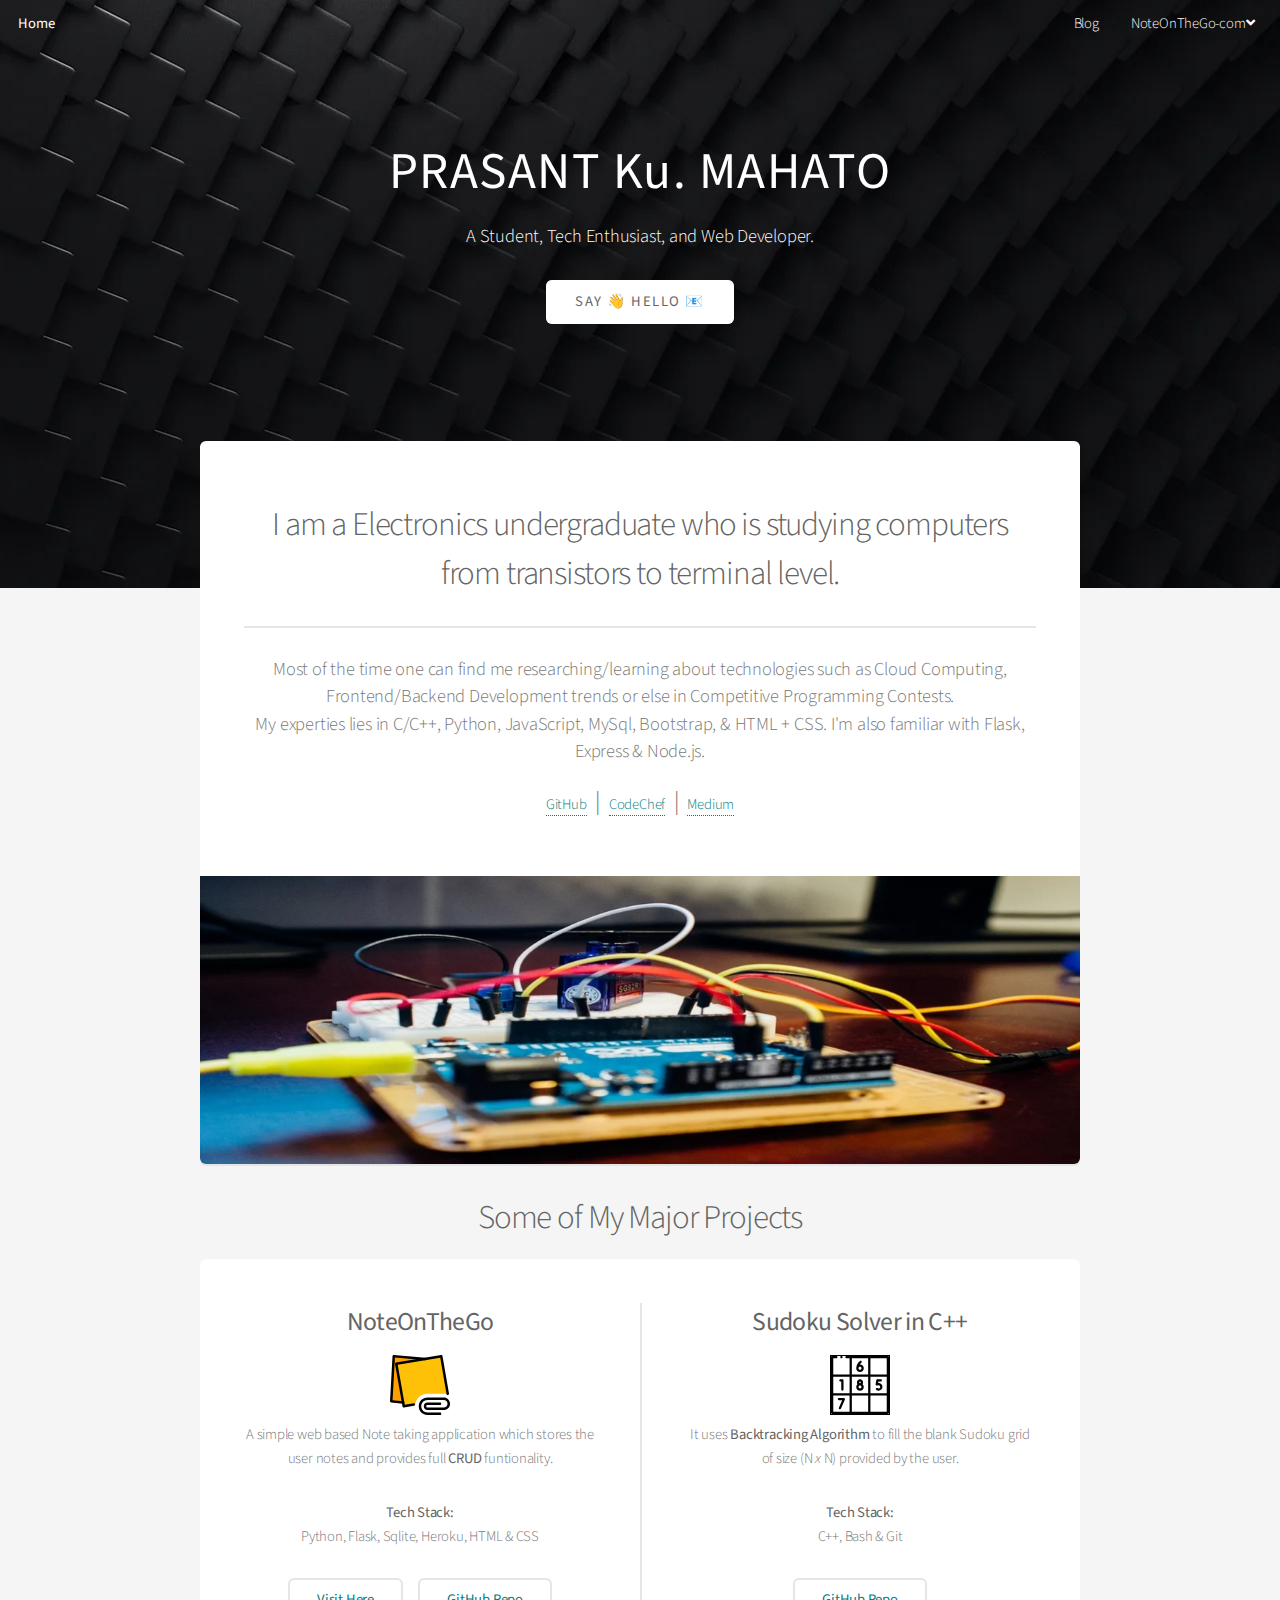
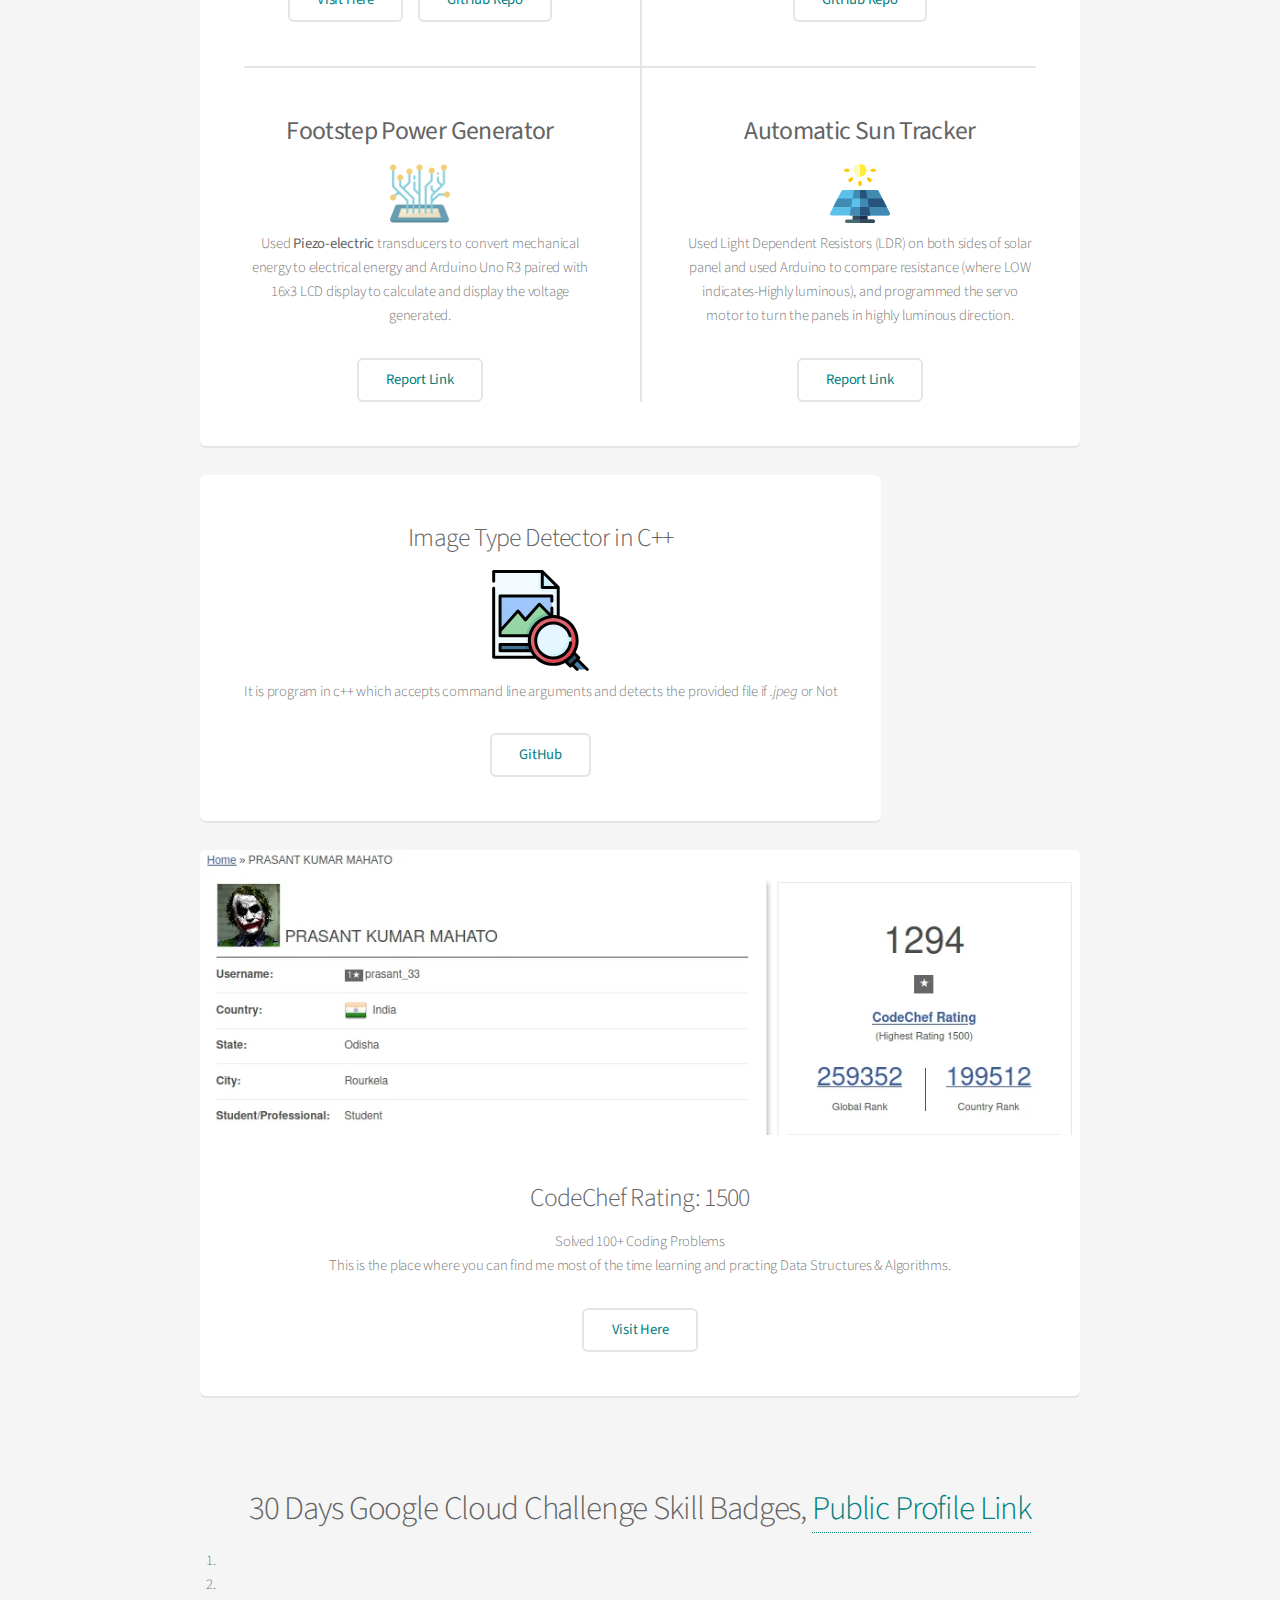
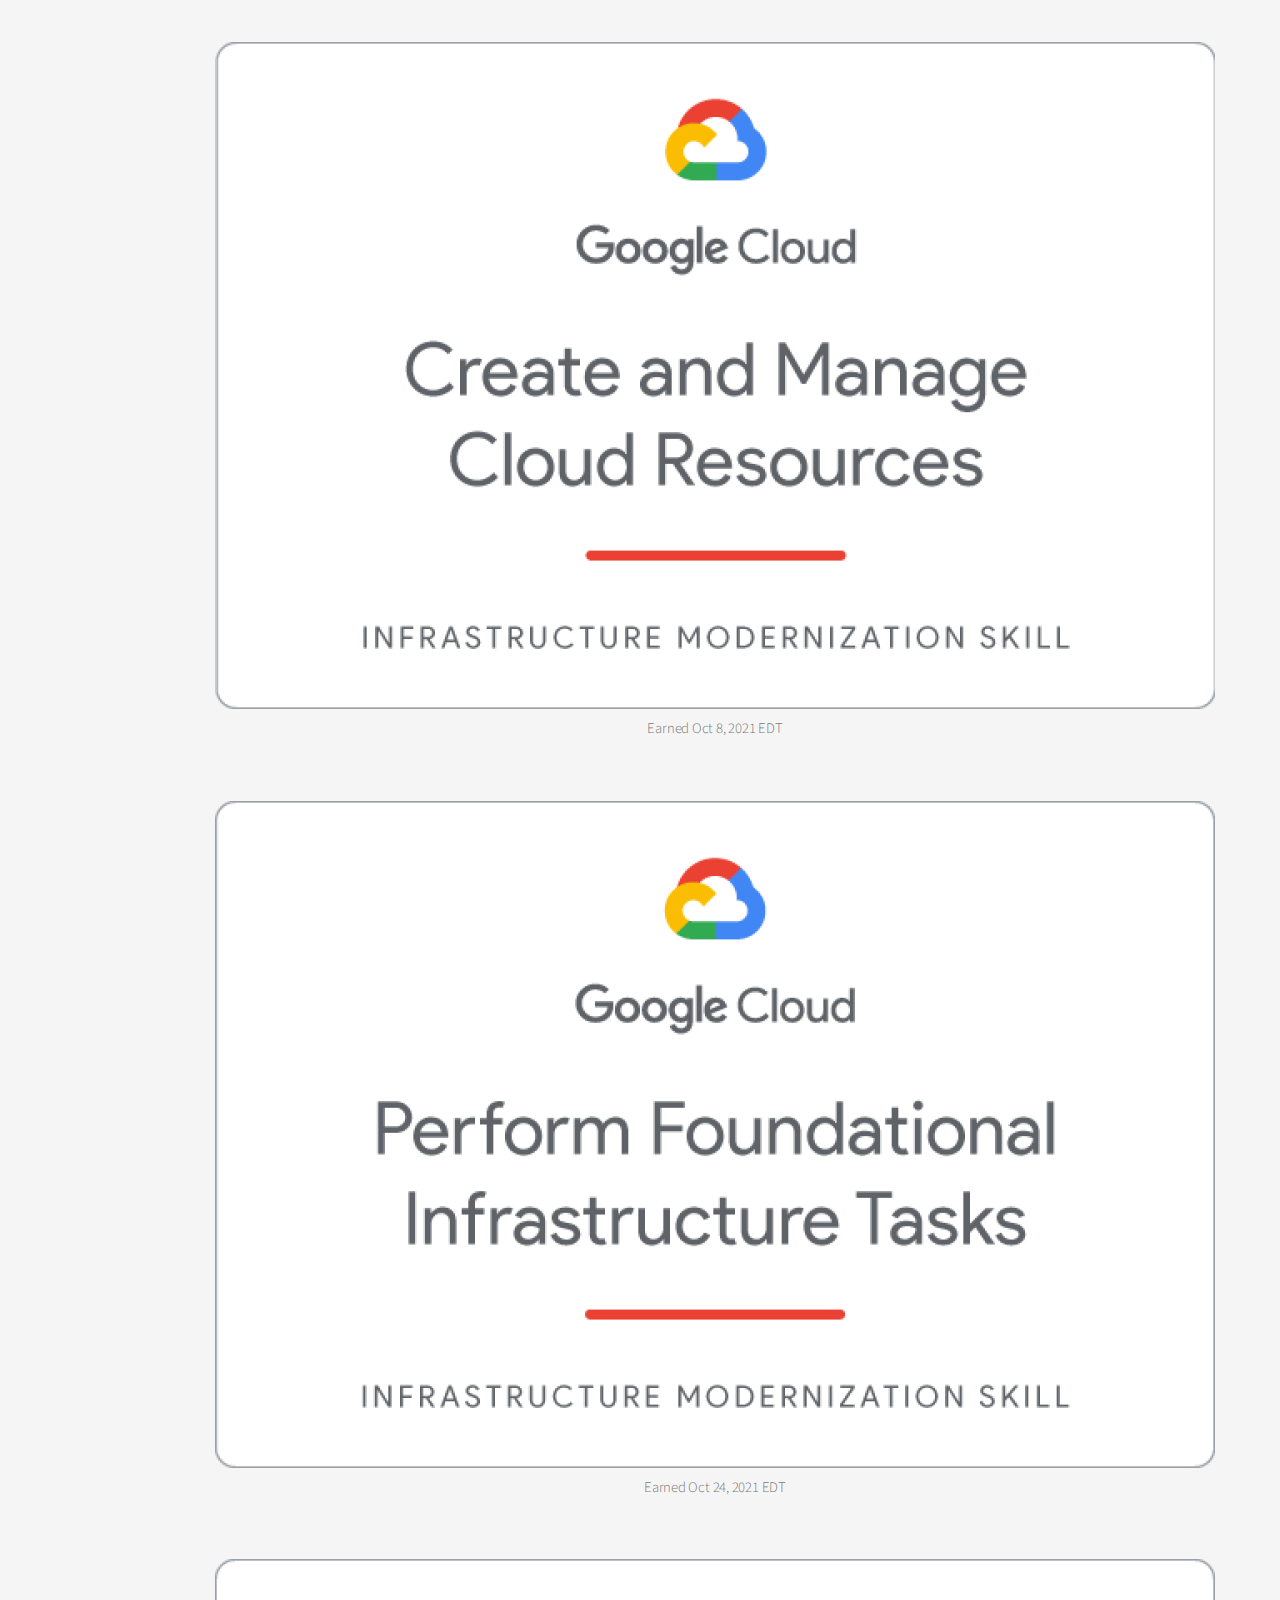
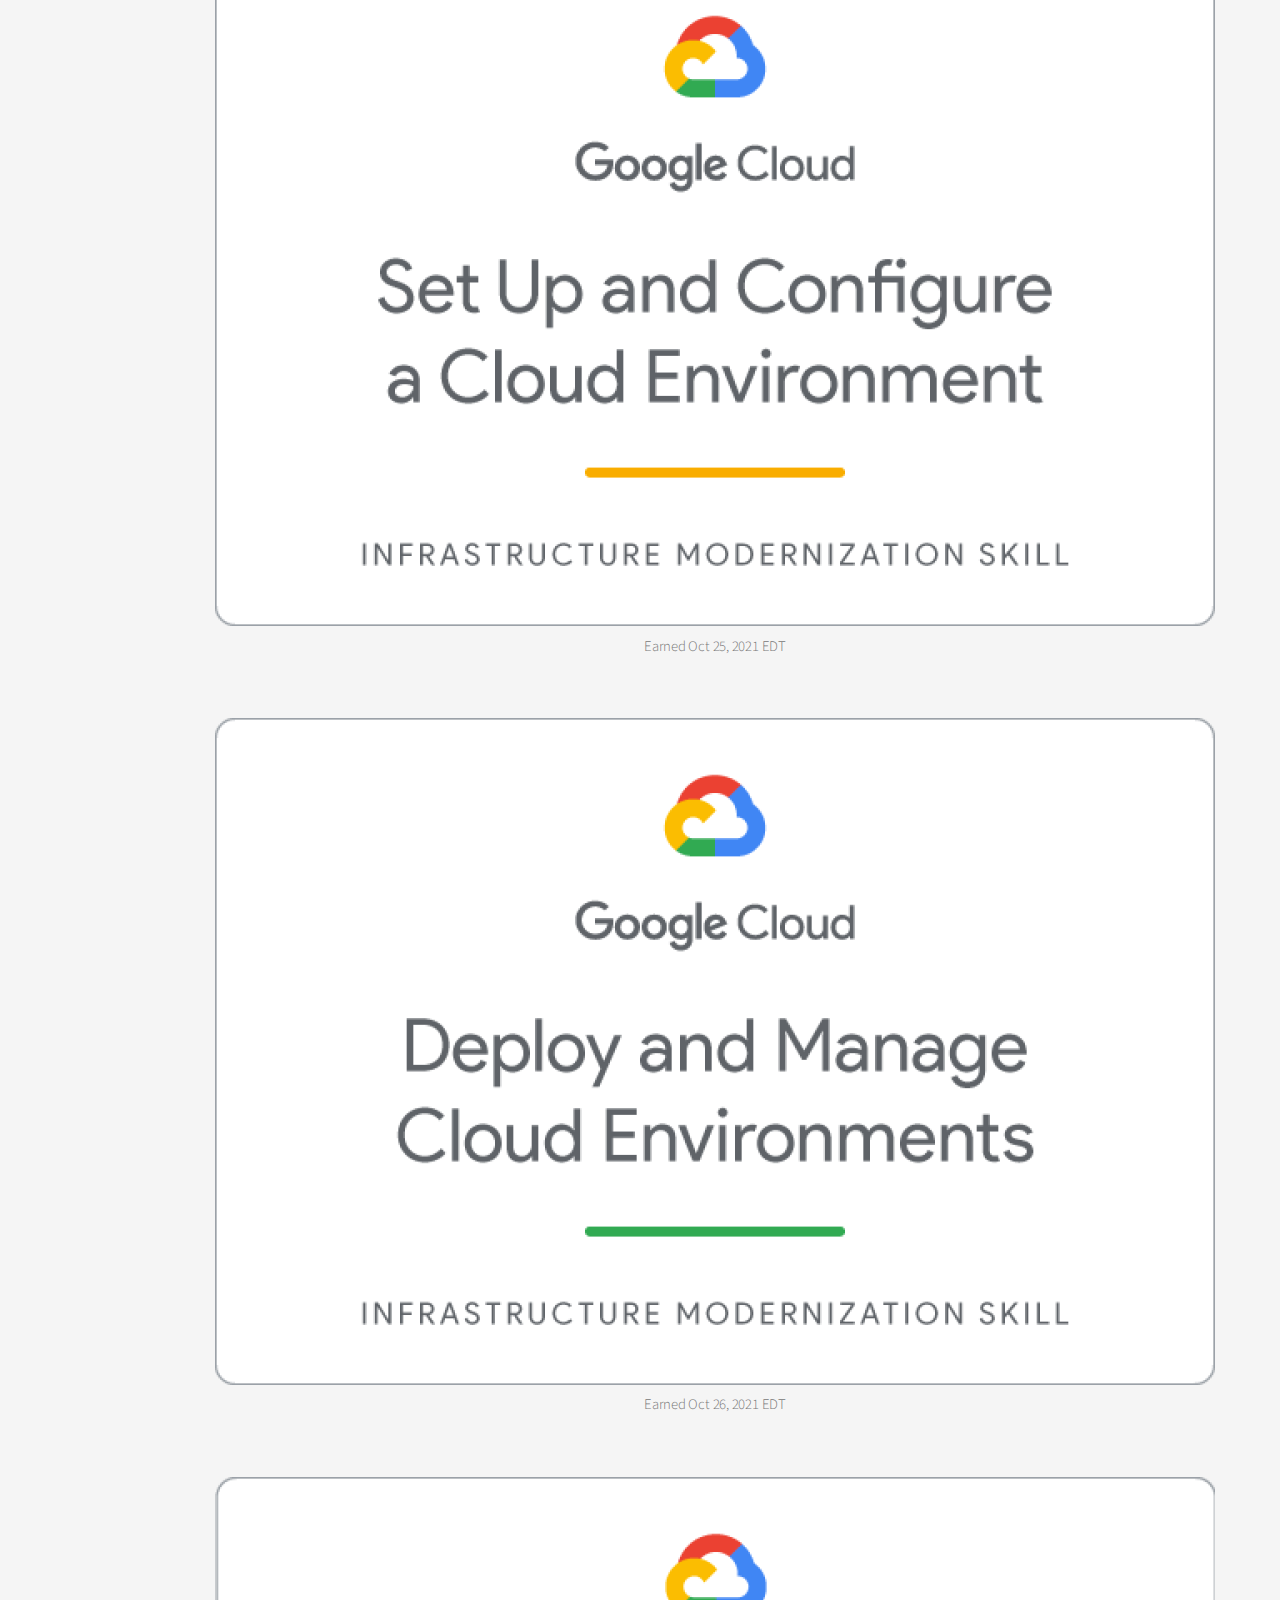
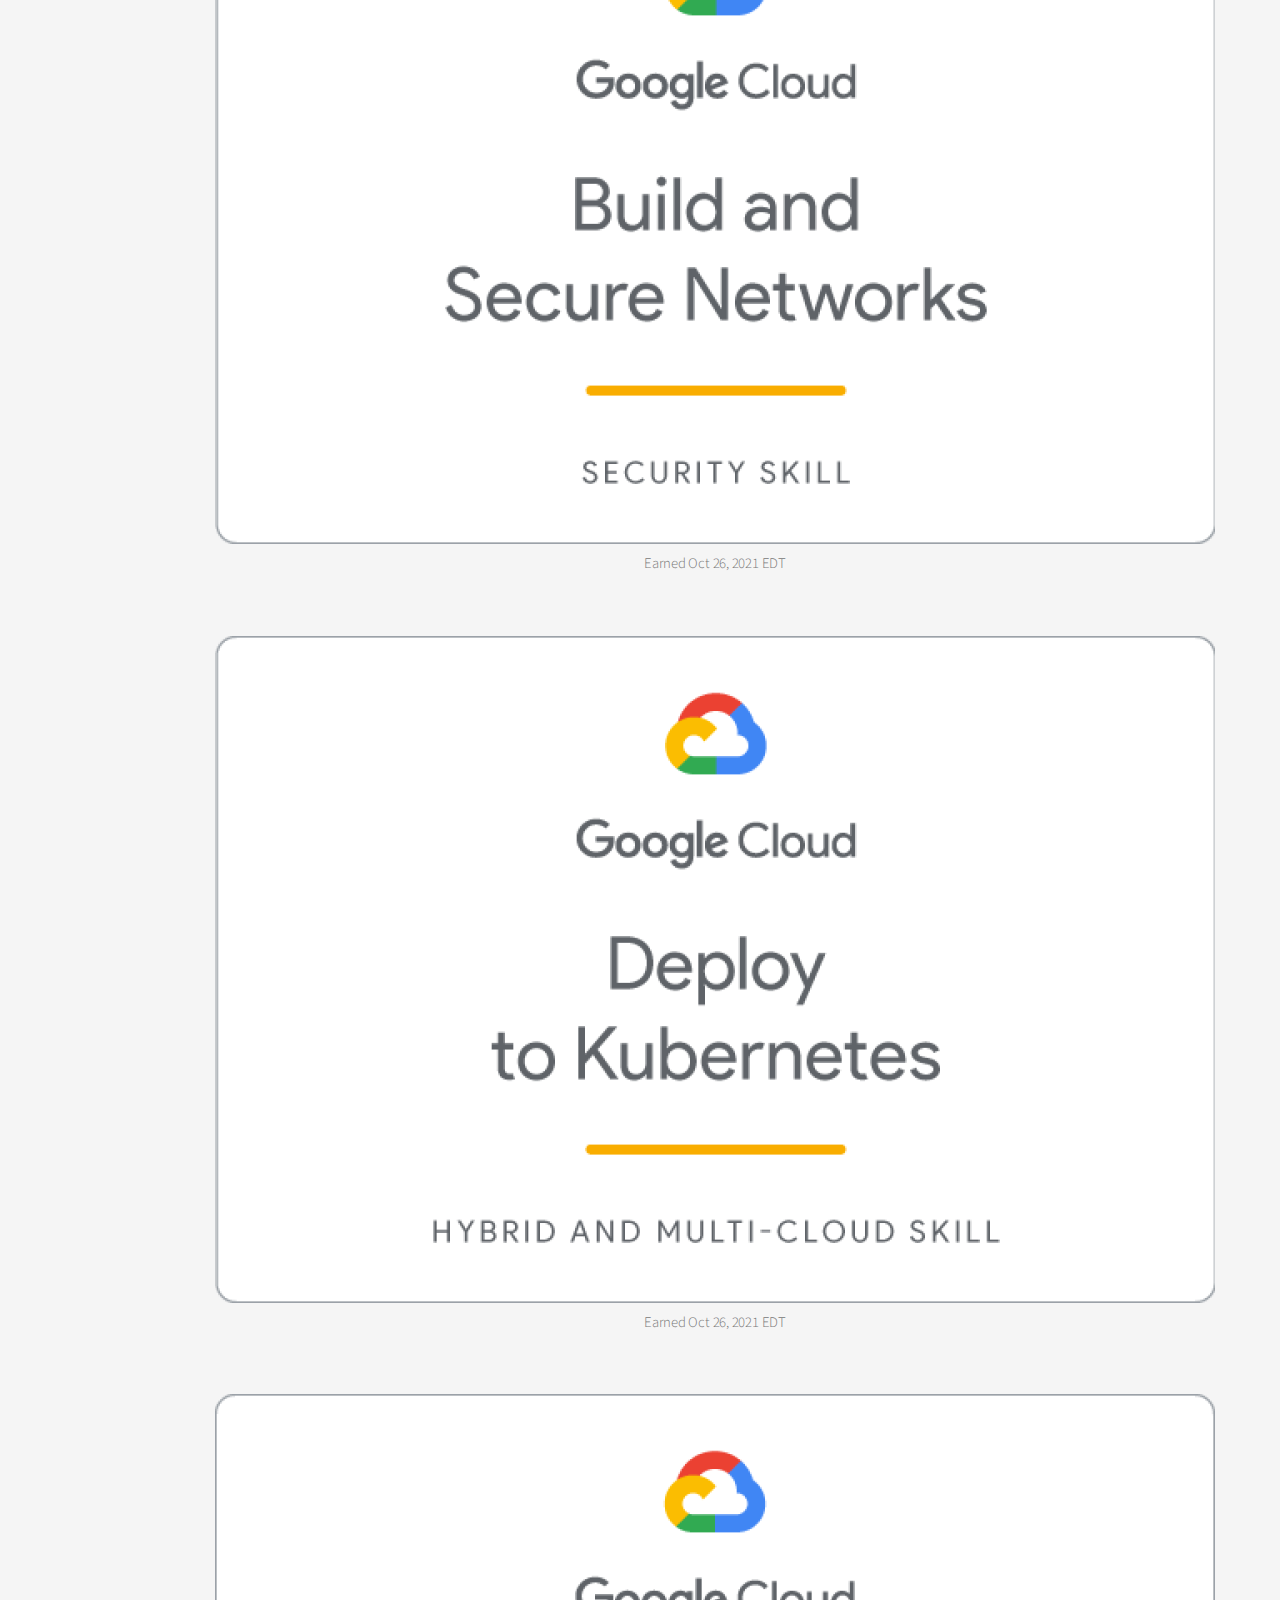
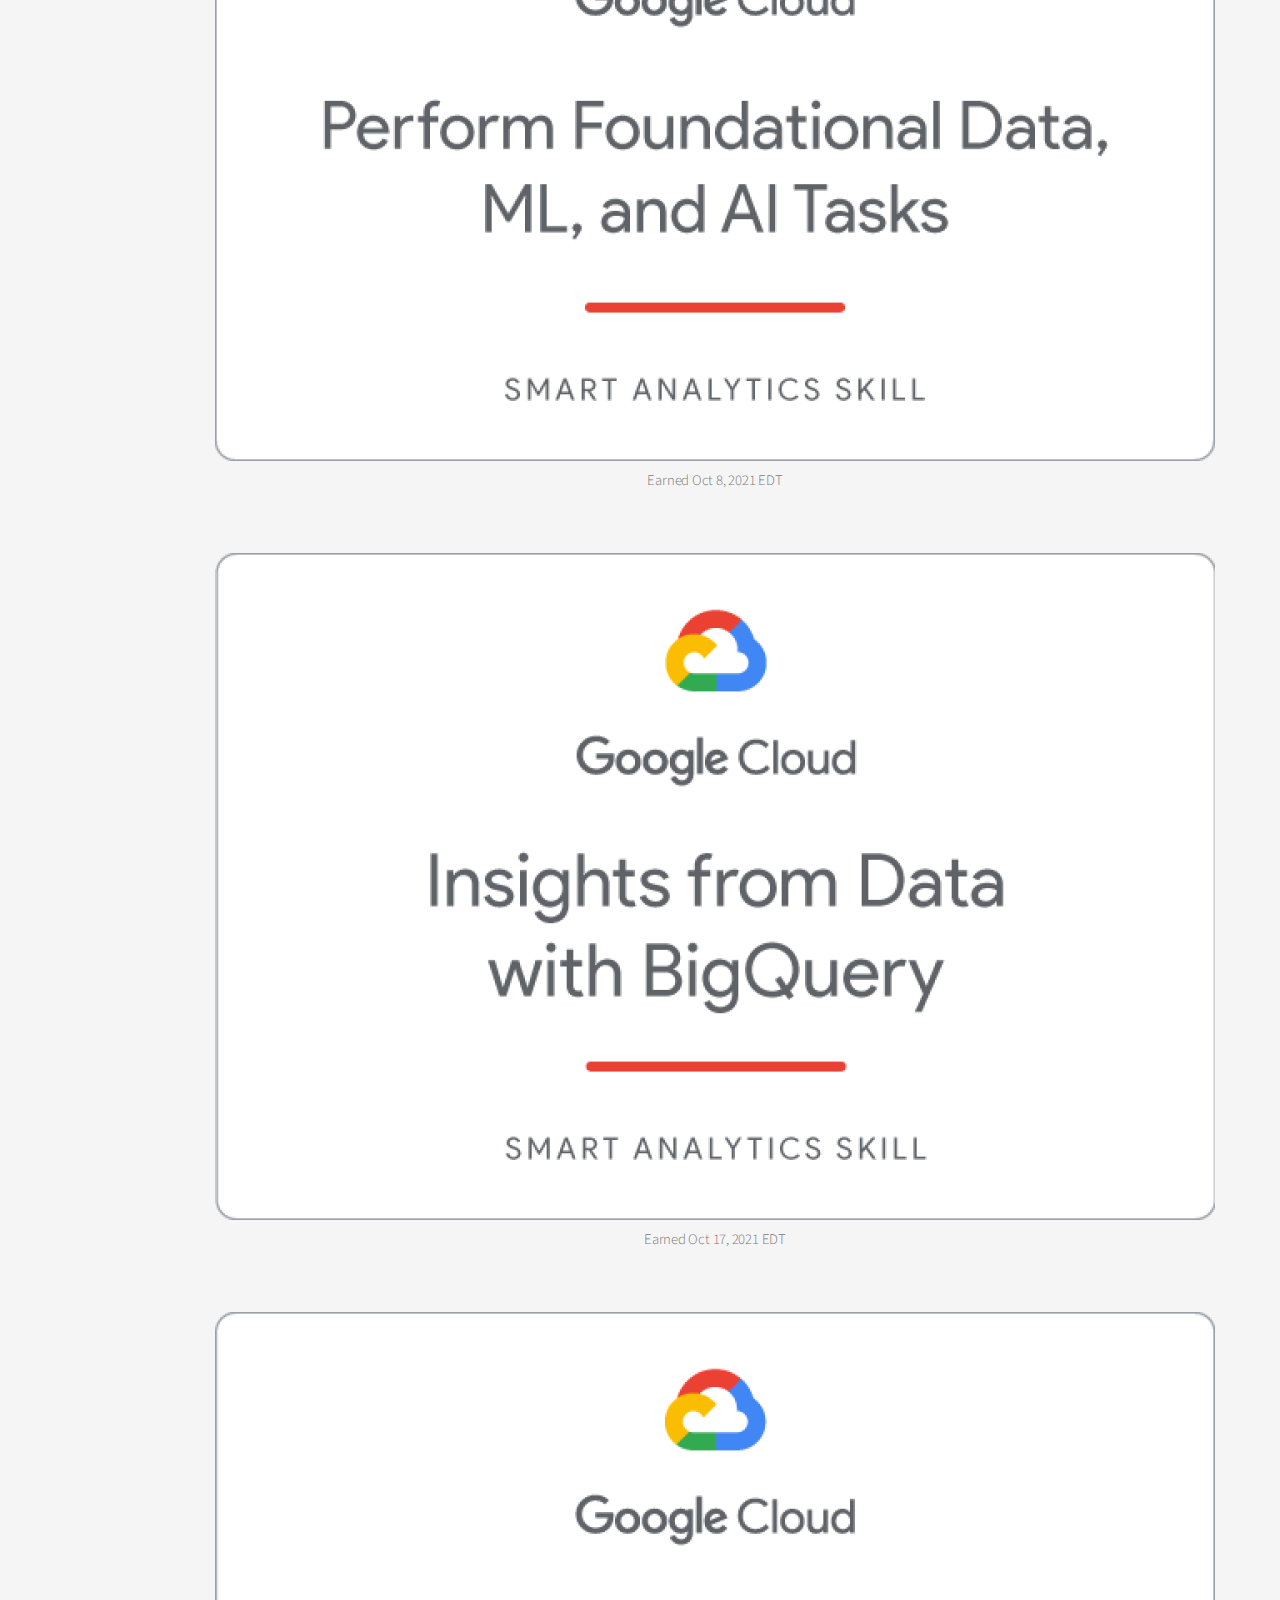
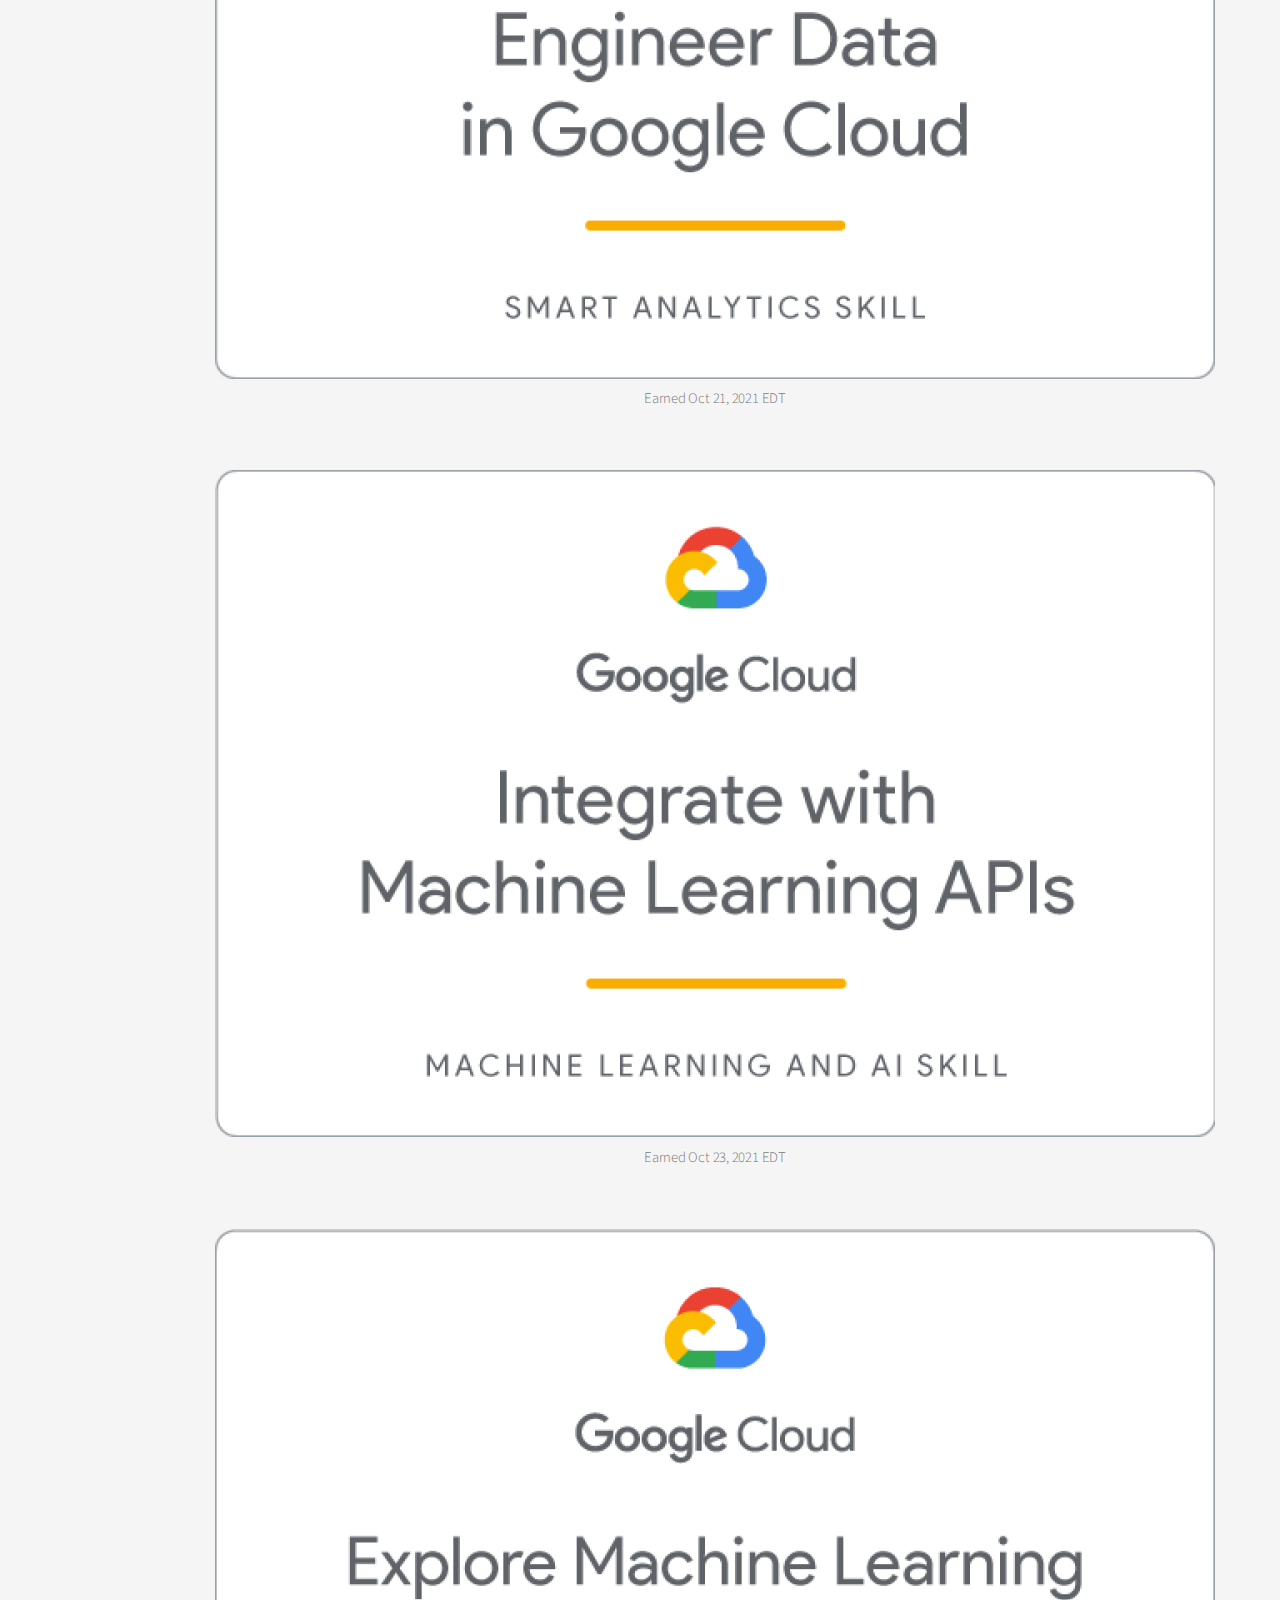
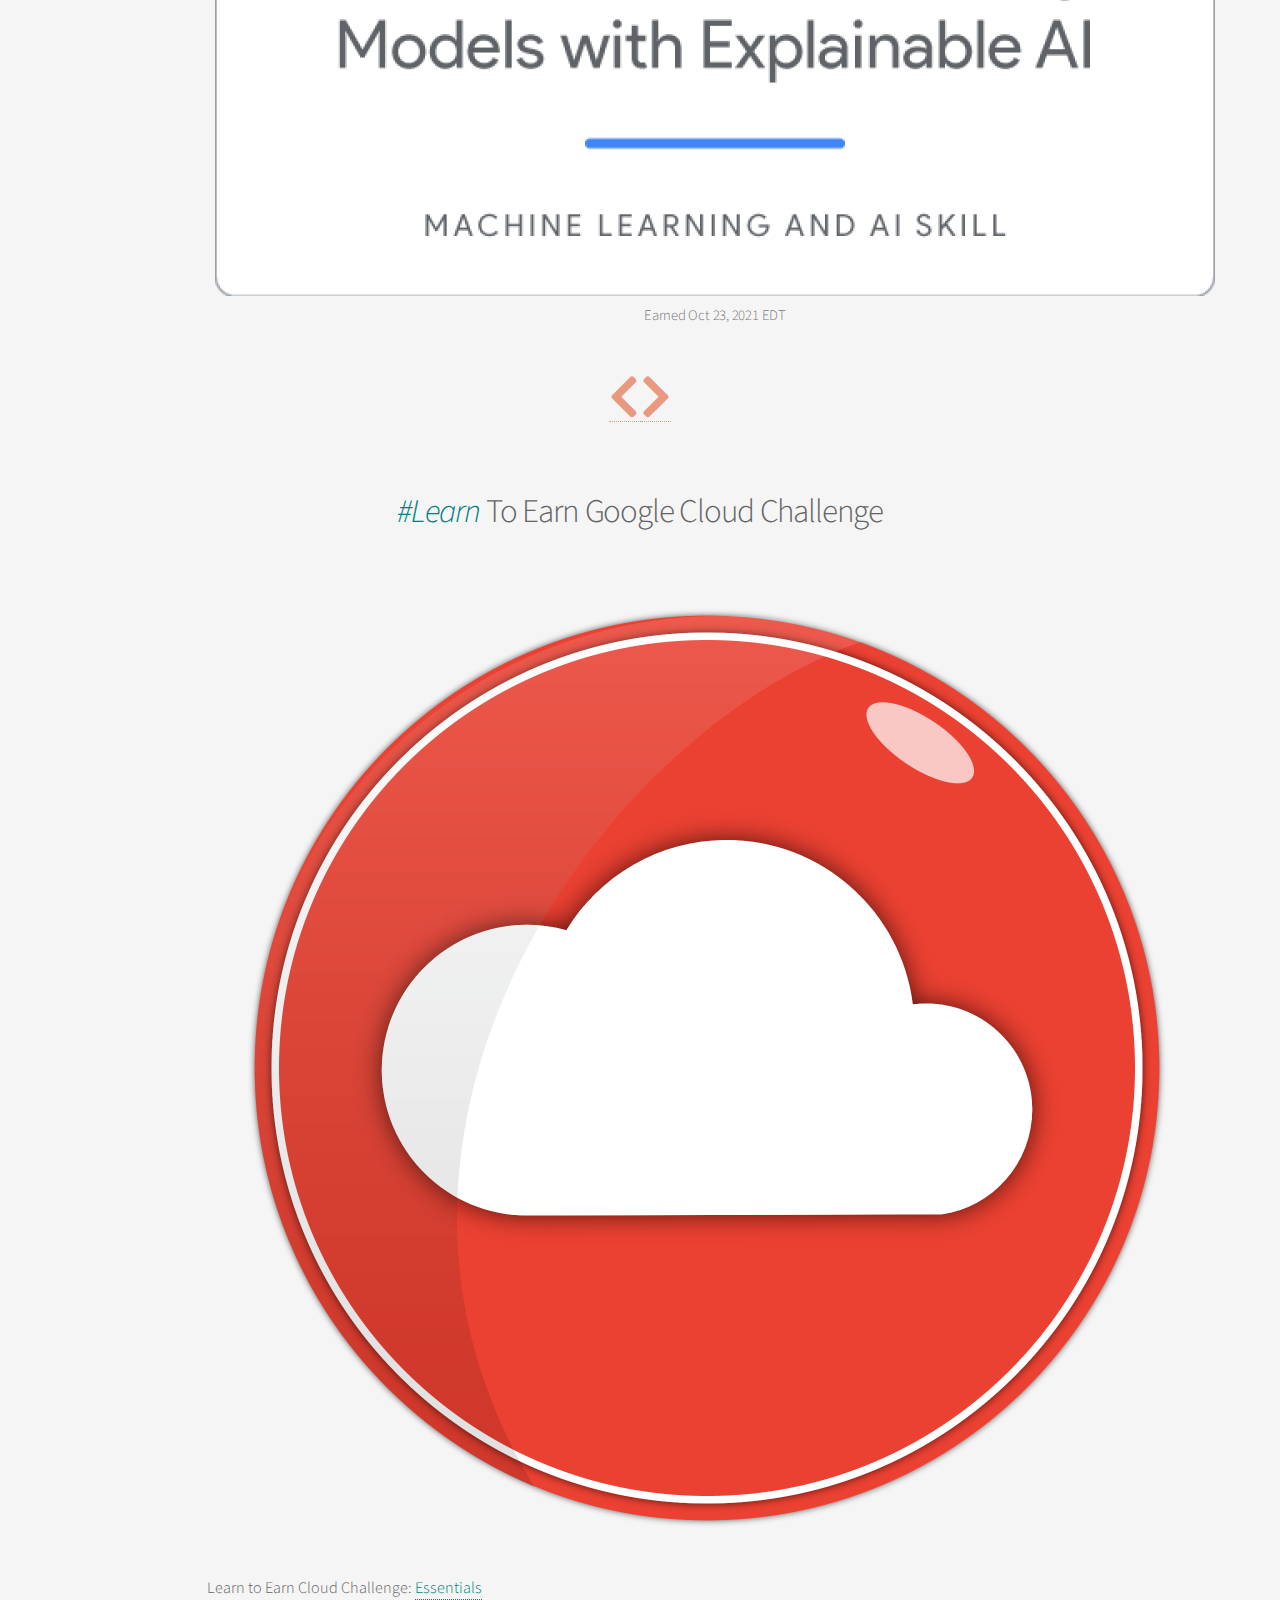
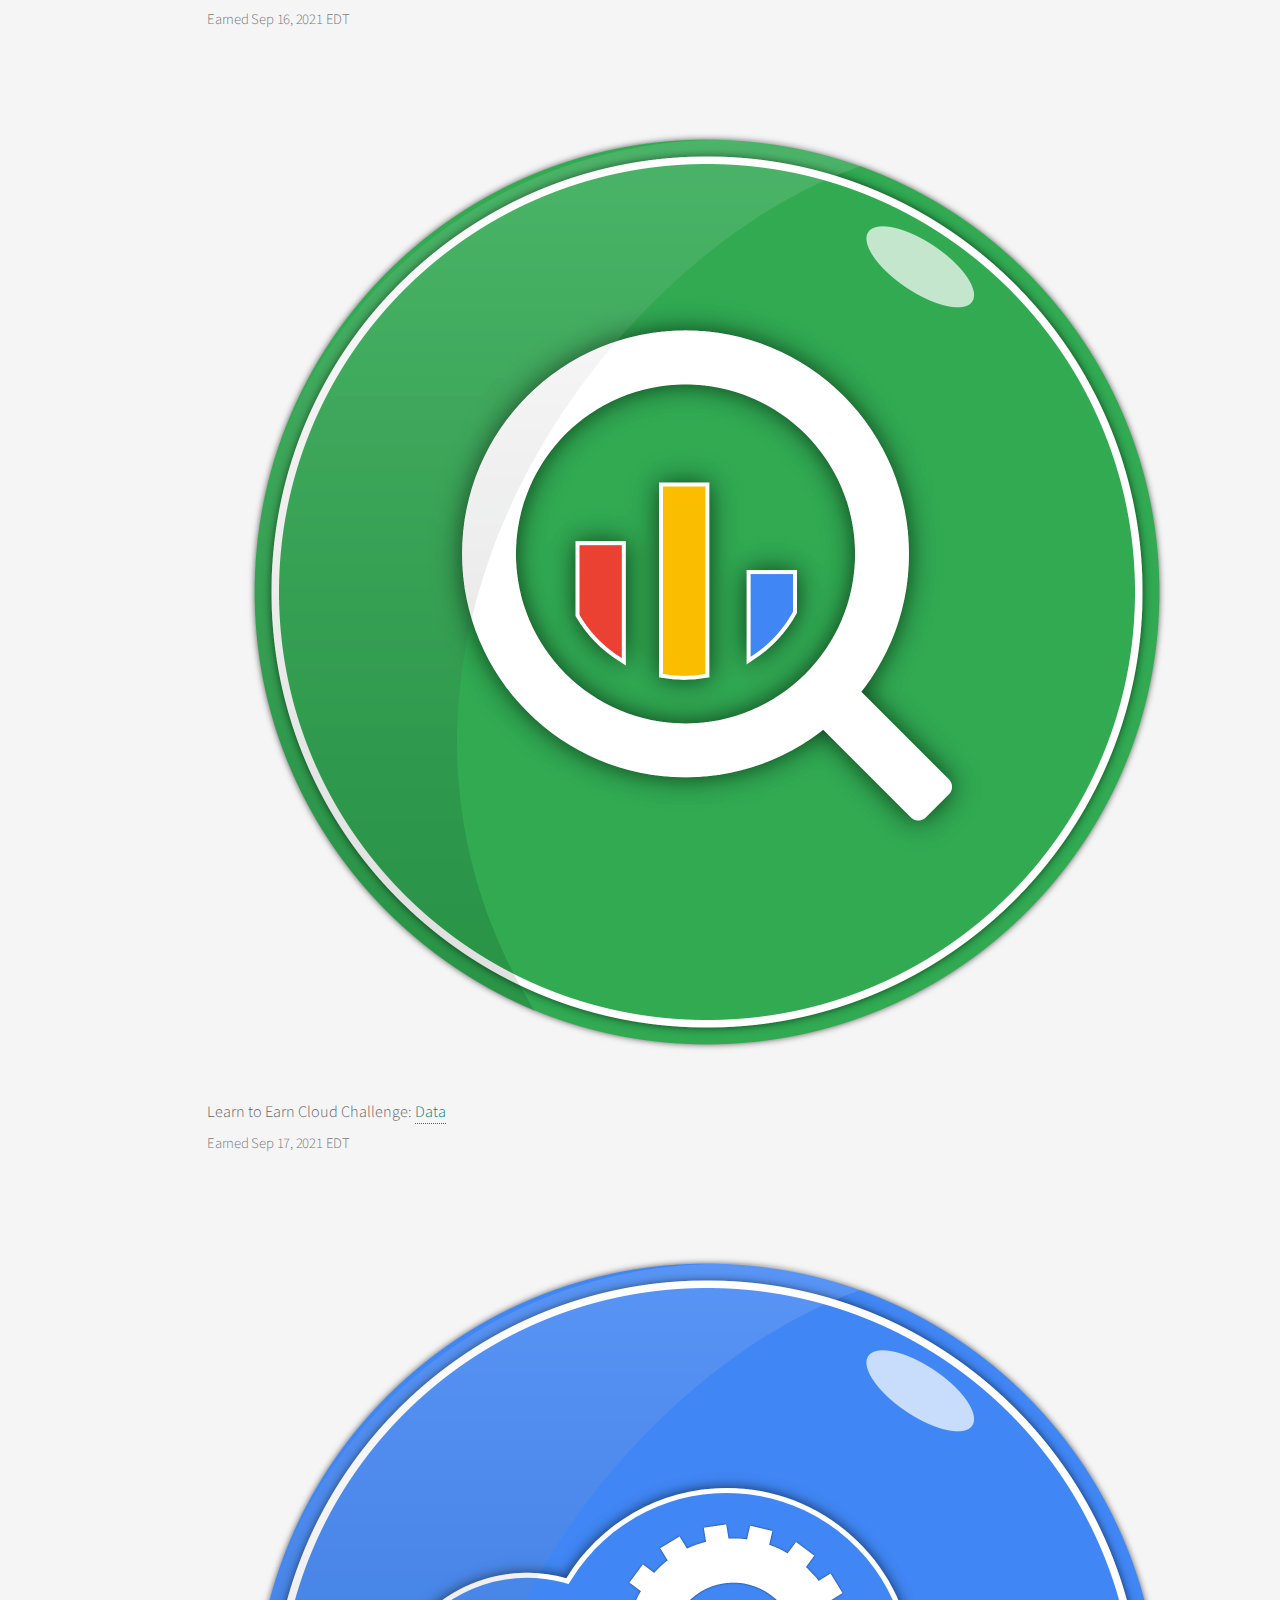
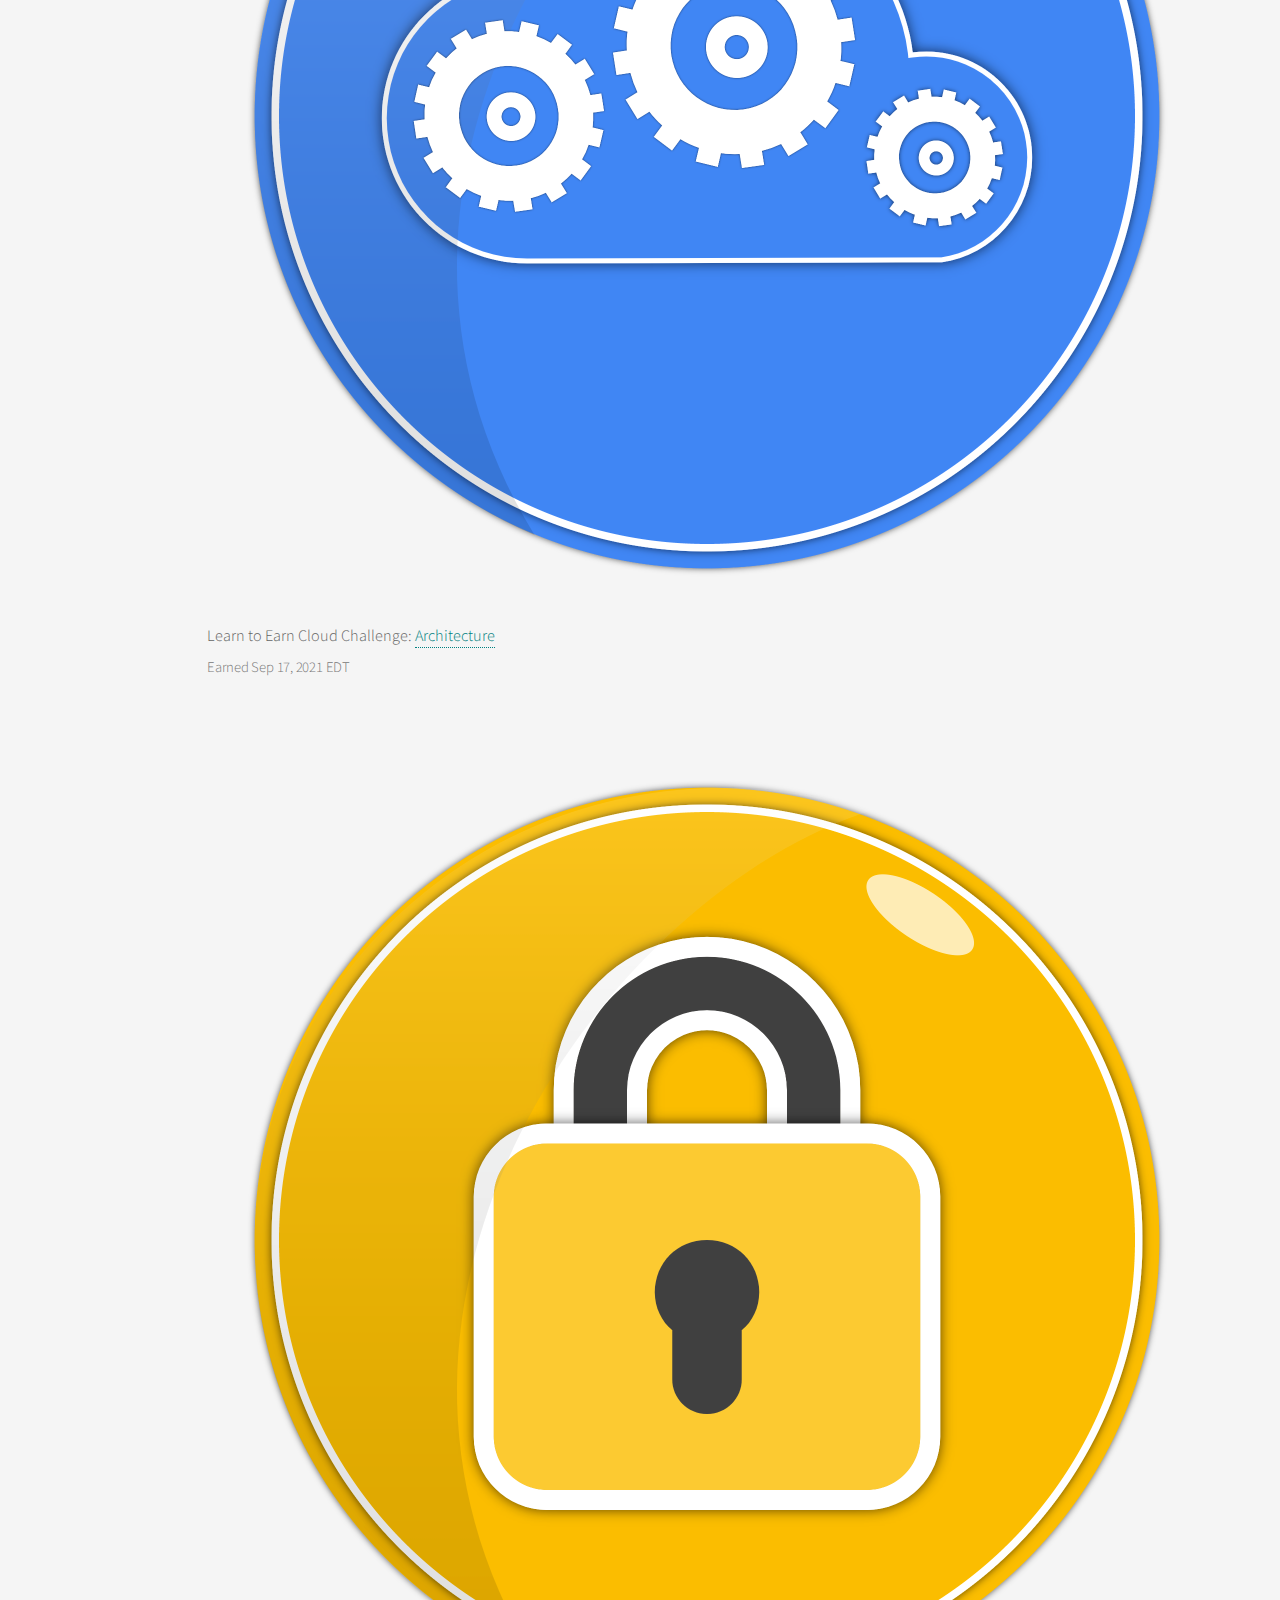
==== commit 03ff6cd7: "Data updated, Added Card group for GCP Skill badge" ====
--- a/index.html
+++ b/index.html
@@ -1,7 +1,17 @@
 <!DOCTYPE HTML>
 <html lang="en">
     <head>
-        <title>Welcome to my Portfolio.!!</title>
+				
+		<!-- Global site tag (gtag.js) - Google Analytics -->
+		<script async src="https://www.googletagmanager.com/gtag/js?id=G-0VKTSQYVK2"></script>
+		<script>
+		  	window.dataLayer = window.dataLayer || [];
+		  	function gtag(){dataLayer.push(arguments);}
+		  	gtag('js', new Date());
+			
+		  	gtag('config', 'G-0VKTSQYVK2');
+		</script>
+        <title>Portfolio | Prasant Mahato</title>
         <meta charset="utf-8"/>
         <meta name="Description" content="Web Developer Portfolio, Full Stack Developer">
         <meta name="Keywords" content="HTML,CSS,Git,Github,Projects,C++,C,Python,Flask,XML,JavaScript,Debug,Bootstrap,Flaticon,Font Awesome, Heroku, Full Stack Developer, Frontend,Backend,Node.js">
@@ -84,9 +94,9 @@
 
                 <section class="box special">
                     <header class="major">
-                        <h2>I am a Electronics undergraduate who has studied computers from transistors to terminal level.</h2>
-                        <p>Most of the time you can find me researching/learning about technologies such as Cloud Computing, Frontend/Backend Development trends or else in Competitive Programming Contests.<br>
-                            My experties lies in C/C++, Python, Bootstrap, HTML & CSS. I'm also familiar with Flask, Javascript & Node.js.
+                        <h2>I am a Electronics undergraduate who is studying computers from transistors to terminal level.</h2>
+                        <p>Most of the time one can find me researching/learning about technologies such as Cloud Computing, Frontend/Backend Development trends or else in Competitive Programming Contests.<br>
+                            My experties lies in C/C++, Python, JavaScript, MySql, Bootstrap, & HTML + CSS. I'm also familiar with Flask, Express & Node.js.
                         </p>
                         <br><br>
                         <ul class="social">
@@ -187,20 +197,39 @@
                     </div>
                     <div class="features-row">
                         <section>
+                            <h3 style="font-weight: 400;">Footstep Power Generator</h3>
+                            <!-- <img src="[data-uri]" style="width: 17%;"/> -->
+                            <img src="/assets/icons/circuit.png" alt="circuit icon" width="17%">
+                            <p>
+                                Used <strong>Piezo-electric</strong> transducers to convert mechanical energy to electrical
+                                energy and Arduino Uno R3 paired with 16x3 LCD display to calculate and display the voltage generated.
+
+                            </p>
+                            <ul class="actions special">
+                                <li>
+                                    <a rel="noopener noreferrer" href="https://drive.google.com/file/d/1rQj97gHj-uORZ2n4676_w9-AMmsuKtNP/view?usp=sharing" target="_blank" class="button alt">Report Link</a>
+                                </li>
+                            </ul>
+                        </section>
+                        <section>
                             <h3 style="font-weight: 400;">Automatic Sun Tracker</h3>
                             <img
                             src="[data-uri]" style="width: 17%;"/>
                             <!--<span class="icon solid major fa-cloud accent4"></span>-->
                             <p>Used Light Dependent Resistors (LDR) on both sides of solar panel and used Arduino to compare resistance (where LOW indicates-Highly luminous), and programmed the servo motor to turn the panels in highly luminous direction.
                             </p>
+                            <ul class="actions special">
+                                <li>
+                                    <a rel="noopener noreferrer" href="https://docs.google.com/presentation/d/1XZCAjVeK_f1I1aXzLwfOXt1b183wqokL/edit?usp=sharing&ouid=103587814009454120880&rtpof=true&sd=true" target="_blank" class="button alt">Report Link</a>
+                                </li>
+                            </ul>
                         </section>
-                        <section>
+                        <!-- <section>
                             <h3 style="font-weight: 400;">Railway Reservation System in C++</h3>
-                            <!--<span class="icon solid major fa-lock accent5"></span>-->
                             <img src="[data-uri]" style="width: 17%;"/>
                             <p>Here we implemented OOPS concepts, such as Inheritance and Data Abstraction.
                                 									It is my first major project which we made during High School Final Project Assesment.</p>
-                        </section>
+                        </section> -->
                     </div>
                 </section>
 
@@ -229,7 +258,8 @@
                         <section class="box special">
                             <span class="image featured"><img src="images/codechefProfile.webp" alt=""/></span>
                             <h3>CodeChef Rating: 1500</h3>
-                            <p>This is the place where you can find me most of the time learning and practing Data Structures & Algorithms.</p>
+                            <!-- <p>Solved 100+ Coding Problems</p> -->
+                            <p>Solved 100+ Coding Problems<br>This is the place where you can find me most of the time learning and practing Data Structures & Algorithms.</p>
                             <ul class="actions special">
                                 <li>
                                     <a rel="noopener noreferrer" href="https://www.codechef.com/users/prasant_33" class="button alt">Visit Here</a>
@@ -311,8 +341,12 @@
         <section class="container">
 
             <h2 style="text-align: center; margin-bottom: 1rem;">
-                Google Cloud Skill Badges (completed 41 labs),
-                <a href="https://google.qwiklabs.com/public_profiles/83f912c8-f1b6-4bdb-b263-eb075c5e7a80#" style="text-decoration: none; color: teal;" target="_blank">visit here.</a>
+                30 Days Google Cloud Challenge Skill Badges,
+                <a href="https://www.qwiklabs.com/public_profiles/c71f761d-23e5-417c-8d23-4429be90d65c" style="text-decoration: none; color: teal;" target="_blank">Public Profile Link</a>
+                <!-- <p>
+                    Completed both the tracks which were, Cloud Engineering Track and Data
+                    Science & Machine Learning Track.
+                </p> -->
 
             </h2>
             <!--Carousel Wrapper-->
@@ -337,37 +371,36 @@
 
                         <div class="col-md-4" style="float:left">
                             <div class="card mb-2">
-                                <img class="card-img-top responsive" src="/images/lab1.png" alt="Card image cap">
-                                <div class="card-body">
-                                    <strong>
-                                        <p class="card-text">Perform Foundational Infrastructure Tasks</p>
-                                    </strong>
-                                    <p>Sep 30, 2020</p>
-                                </div>
-                            </div>
-                        </div>
-
-                        <div class="col-md-4" style="float:left">
-                            <div class="card mb-2">
-                                <img class="card-img-top responsive" src="/images/lab2.png" alt="Card image cap">
-                                <div class="card-body">
-                                    <strong>
-                                        <p class="card-text">Getting Started: Create and Manage Cloud Resources</p>
-                                    </strong>
-                                    <p>
-                                        Oct 4, 2020</p>
-                                </div>
-                            </div>
-                        </div>
-
-                        <div class="col-md-4" style="float:left">
-                            <div class="card mb-2">
-                                <img class="card-img-top responsive" src="/images/lab3.png" alt="Card image cap">
-                                <div class="card-body">
-                                    <strong>
-                                        <p class="card-text">Set up and Configure a Cloud Environment in Google Cloud</p>
-                                    </strong>
-                                    <p>Oct 28, 2020</p>
+                                <img class="card-img-top responsive" src="/images/GC_skill_badges/1.png" alt="Card image cap">
+                                <div class="card-body">
+                                    <strong>
+                                        <!-- <p class="card-text">Getting Started: Create and Manage Cloud Resources</p> -->
+                                    </strong>
+                                    <p>Earned Oct 8, 2021 EDT</p>
+                                </div>
+                            </div>
+                        </div>
+
+                        <div class="col-md-4" style="float:left">
+                            <div class="card mb-2">
+                                <img class="card-img-top responsive" src="/images/GC_skill_badges/2.png" alt="Card image cap">
+                                <div class="card-body">
+                                    <strong>
+                                        <!-- <p class="card-text">Perform Foundational Infrastructure Tasks in Google Cloud</p> -->
+                                    </strong>
+                                    <p>Earned Oct 24, 2021 EDT</p>
+                                </div>
+                            </div>
+                        </div>
+
+                        <div class="col-md-4" style="float:left">
+                            <div class="card mb-2">
+                                <img class="card-img-top responsive" src="/images/GC_skill_badges/3.png" alt="Card image cap">
+                                <div class="card-body">
+                                    <strong>
+                                        <!-- <p class="card-text">Set up and Configure a Cloud Environment in Google Cloud</p> -->
+                                    </strong>
+                                    <p>Earned Oct 25, 2021 EDT</p>
                                 </div>
                             </div>
                         </div>
@@ -381,43 +414,129 @@
 
                         <div class="col-md-4" style="float:left">
                             <div class="card mb-2">
-                                <img class="card-img-top responsive" src="/images/lab4.png" alt="Card image cap">
-                                <div class="card-body">
-                                    <strong>
-                                        <p class="card-text">Deploy and Manage Cloud Environments with Google Cloud</p>
-                                    </strong>
-                                    <p>Oct 28, 2020</p>
-                                </div>
-                            </div>
-                        </div>
-
-                        <div class="col-md-4" style="float:left">
-                            <div class="card mb-2">
-                                <img class="card-img-top responsive" src="/images/lab5.png" alt="Card image cap">
-                                <div class="card-body">
-                                    <strong>
-                                        <p class="card-text">Build and Secure Networks in Google Cloud</p>
-                                    </strong>
-                                    <p>Nov 3, 2020</p>
-                                </div>
-                            </div>
-                        </div>
-
-                        <div class="col-md-4" style="float:left">
-                            <div class="card mb-2">
-                                <img class="card-img-top responsive" src="/images/lab6.png" alt="Card image cap">
+                                <img class="card-img-top responsive" src="/images/GC_skill_badges/4.png" alt="Card image cap">
+                                <div class="card-body">
+                                    <strong>
+                                        <!-- <p class="card-text">Deploy and Manage Cloud Environments with Google Cloud</p> -->
+                                    </strong>
+                                    <p>Earned Oct 26, 2021 EDT</p>
+                                </div>
+                            </div>
+                        </div>
+
+                        <div class="col-md-4" style="float:left">
+                            <div class="card mb-2">
+                                <img class="card-img-top responsive" src="/images/GC_skill_badges/5.png" alt="Card image cap">
+                                <div class="card-body">
+                                    <strong>
+                                        <!-- <p class="card-text">Build and Secure Networks in Google Cloud</p> -->
+                                    </strong>
+                                    <p>Earned Oct 26, 2021 EDT</p>
+                                </div>
+                            </div>
+                        </div>
+
+                        <div class="col-md-4" style="float:left">
+                            <div class="card mb-2">
+                                <img class="card-img-top responsive" src="/images/GC_skill_badges/6.png" alt="Card image cap">
+                                <div class="card-body">
+                                    <strong>
+                                        <!-- <p class="card-text">Deploy to Kubernetes in Google Cloud</p> -->
+                                    </strong>
+                                    <p>Earned Oct 26, 2021 EDT</p>
+                                </div>
+                            </div>
+                        </div>
+
+
+                    </div>
+                    <!--/.Second slide-->
+
+                    <!--Third slide-->
+                    <div class="carousel-item">
+
+                        <div class="col-md-4" style="float:left">
+                            <div class="card mb-2">
+                                <img class="card-img-top responsive" src="/images/GC_skill_badges/7.png" alt="Card image cap">
+                                <div class="card-body">
+                                    <strong>
+                                        <!-- <p class="card-text">Perform Foundational Data, ML, and AI Tasks in Google Cloud</p> -->
+                                    </strong>
+                                    <p>Earned Oct 8, 2021 EDT</p>
+                                </div>
+                            </div>
+                        </div>
+
+                        <div class="col-md-4" style="float:left">
+                            <div class="card mb-2">
+                                <img class="card-img-top responsive" src="/images/GC_skill_badges/8.png" alt="Card image cap">
+                                <div class="card-body">
+                                    <strong>
+                                        <!-- <p class="card-text">Insights from Data with BigQuery</p> -->
+                                    </strong>
+                                    <p>Earned Oct 17, 2021 EDT</p>
+                                </div>
+                            </div>
+                        </div>
+
+                        <div class="col-md-4" style="float:left">
+                            <div class="card mb-2">
+                                <img class="card-img-top responsive" src="/images/GC_skill_badges/9.png" alt="Card image cap">
+                                <div class="card-body">
+                                    <strong>
+                                        <!-- <p class="card-text">Engineer Data in Google Cloud</p> -->
+                                    </strong>
+                                    <p>Earned Oct 21, 2021 EDT</p>
+                                </div>
+                            </div>
+                        </div>
+
+
+                    </div>
+                    <!--/.Third slide-->
+
+                    <!--Fourth slide-->
+                    <div class="carousel-item">
+
+                        <div class="col-md-4" style="float:left">
+                            <div class="card mb-2">
+                                <img class="card-img-top responsive" src="/images/GC_skill_badges/10.png" alt="Card image cap">
+                                <div class="card-body">
+                                    <strong>
+                                        <!-- <p class="card-text">Integrate with Machine Learning APIs</p> -->
+                                    </strong>
+                                    <p>Earned Oct 23, 2021 EDT</p>
+                                </div>
+                            </div>
+                        </div>
+
+                        <div class="col-md-4" style="float:left">
+                            <div class="card mb-2">
+                                <img class="card-img-top responsive" src="/images/GC_skill_badges/11.png" alt="Card image cap">
+                                <div class="card-body">
+                                    <strong>
+                                        <!-- <p class="card-text">Explore Machine Learning Models with Explainable AI</p> -->
+                                    </strong>
+                                    <p>Earned Oct 23, 2021 EDT</p>
+                                </div>
+                            </div>
+                        </div>
+
+                        <!-- <div class="col-md-4" style="float:left">
+                            <div class="card mb-2">
+                                <img class="card-img-top responsive" src="/images/GC_skill_badges/1.png" alt="Card image cap">
                                 <div class="card-body">
                                     <strong>
                                         <p class="card-text">Deploy to Kubernetes in Google Cloud</p>
                                     </strong>
-                                    <p>Nov 4, 2020</p>
-                                </div>
-                            </div>
-                        </div>
-
-
-                    </div>
-                    <!--/.Second slide-->
+                                    <p>Earned Oct 26, 2021 EDT</p>
+                                </div>
+                            </div>
+                        </div> -->
+
+
+                    </div>
+                    <!--/.Fourth slide-->
 
                 </div>
                 <!--/.Slides-->
@@ -435,15 +554,60 @@
                 <!--/.Controls-->
             </div>
             <!--/.Carousel Wrapper-->
+
+
         </section>
+        
+        
+        <!-- LEARN TO EARN COROUSEL SECTION -->
+        <a href="https://www.linkedin.com/feed/update/urn:li:activity:6869343174192599040/" target="_blank" style="color:teal">
+            <h2 style="text-align: center; margin-bottom: 1rem; margin-top: 5%;"><i style="color: teal;">#Learn</i> To Earn Google Cloud Challenge</h2>
+        </a>
+        <div class="card-group">
+            <div class="card">
+              <img class="card-img-top" src="/images/GC_skill_badges/essentials.png" alt="Card image cap">
+              <div class="card-body">
+                <h4 class="card-title">Learn to Earn Cloud Challenge: <a href="https://www.qwiklabs.com/public_profiles/83f912c8-f1b6-4bdb-b263-eb075c5e7a80/badges/1170992" style="color: teal;" target="_blank">Essentials</a></h4>
+                    <p><small class="text-muted">Earned Sep 16, 2021 EDT</small></p>
+                <!-- <p class="card-text">This is a wider card with supporting text below as a natural lead-in to additional content. This content is a little bit longer.</p>
+                <p class="card-text"><small class="text-muted">Last updated 3 mins ago</small></p> -->
+              </div>
+            </div>
+            <div class="card">
+              <img class="card-img-top" src="/images/GC_skill_badges/Data.png" alt="Card image cap">
+              <div class="card-body">
+                <h4 class="card-title">Learn to Earn Cloud Challenge: <a href="https://www.qwiklabs.com/public_profiles/83f912c8-f1b6-4bdb-b263-eb075c5e7a80/badges/1175404" style="color: teal;" target="_blank">Data</a></h5>
+                    <p><small class="text-muted">Earned Sep 17, 2021 EDT</small></p>
+                <!-- <p class="card-text">This card has supporting text below as a natural lead-in to additional content.</p>
+                <p class="card-text"><small class="text-muted">Last updated 3 mins ago</small></p> -->
+              </div>
+            </div>
+            <div class="card">
+              <img class="card-img-top" src="/images/GC_skill_badges/architecture.png" alt="Card image cap">
+              <div class="card-body">
+                <h4 class="card-title">Learn to Earn Cloud Challenge: <a href="https://www.qwiklabs.com/public_profiles/83f912c8-f1b6-4bdb-b263-eb075c5e7a80/badges/1177802" style="color: teal;" target="_blank">Architecture</a></h5>
+                    <p><small class="text-muted">Earned Sep 17, 2021 EDT</small></p>
+                <!-- <p class="card-text">This is a wider card with supporting text below as a natural lead-in to additional content. This card has even longer content than the first to show that equal height action.</p>
+                <p class="card-text"><small class="text-muted">Last updated 3 mins ago</small></p> -->
+              </div>
+            </div>
+            <div class="card">
+                <img class="card-img-top" src="/images/GC_skill_badges/security.png" alt="Card image cap">
+                <div class="card-body">
+                    <h4 class="card-title">Learn to Earn Cloud Challenge: <a href="https://www.qwiklabs.com/public_profiles/83f912c8-f1b6-4bdb-b263-eb075c5e7a80/badges/1190664" style="color: teal;" target="_blank">Security</a></h5>
+                        <p><small class="text-muted">Earned Sep 20, 2021 EDT</small></p>
+                  <!-- <p class="card-text">This is a wider card with supporting text below as a natural lead-in to additional content. This card has even longer content than the first to show that equal height action.</p>
+                  <p class="card-text"><small class="text-muted">Last updated 3 mins ago</small></p> -->
+                </div>
+              </div>
+          </div>
 
 
         <section id="form" class="container medium" style="margin-top: 1rem;">
             <header>
-                <h2>Let's convert IDEA &#x1F4A1; to CODE
+                <h2 style="text-align: center;">Let's convert IDEA &#x1F4A1; to CODE
                     <span class="fa fa-code"></span>
                 </h2>
-                <br>
                 <p>Feedback, mentoring and comments are not only welcome, but strongly encouraged  &#x1F917;</p>
             </header>
             <div class="box">
@@ -504,7 +668,7 @@
                 </li>
             </ul>
             <div class="container" style="text-align: center; color: white;">
-                <h3>Thank You For Visiting My Portfolio.!!</h3>
+                <h3>Thank You for visiting my Portfolio. Have a Great Day..!!</h3>
             </div>
             <ul class="copyright">
                 <li>&copy; PRASANT KU. MAHATO All rights reserved.</li>
--- a/assets/css/main.css
+++ b/assets/css/main.css
@@ -249,7 +249,10 @@
 	.align-right {
 		text-align: right;
 	}
-
+	.card-group{
+		margin: 0 10%;
+		padding: 0 5% 2%;
+	}
 /* Row */
 
 	.row {
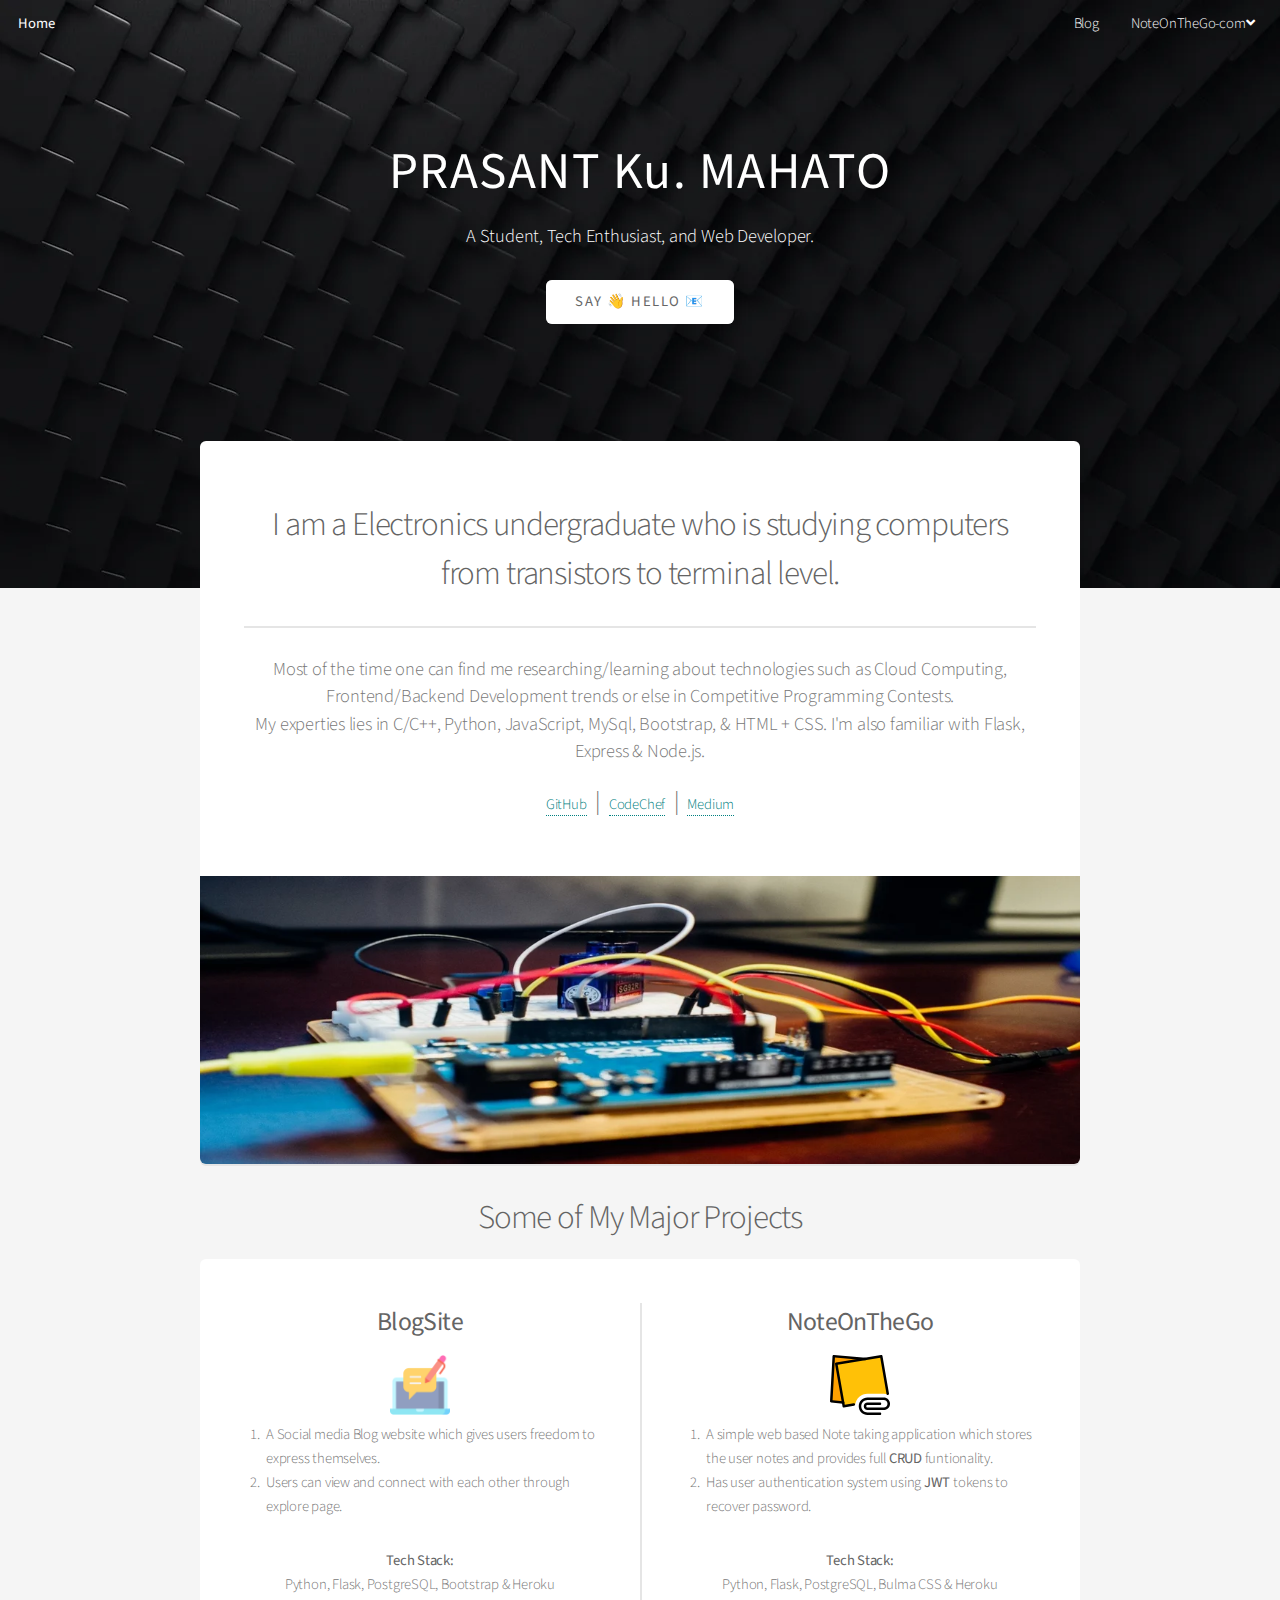
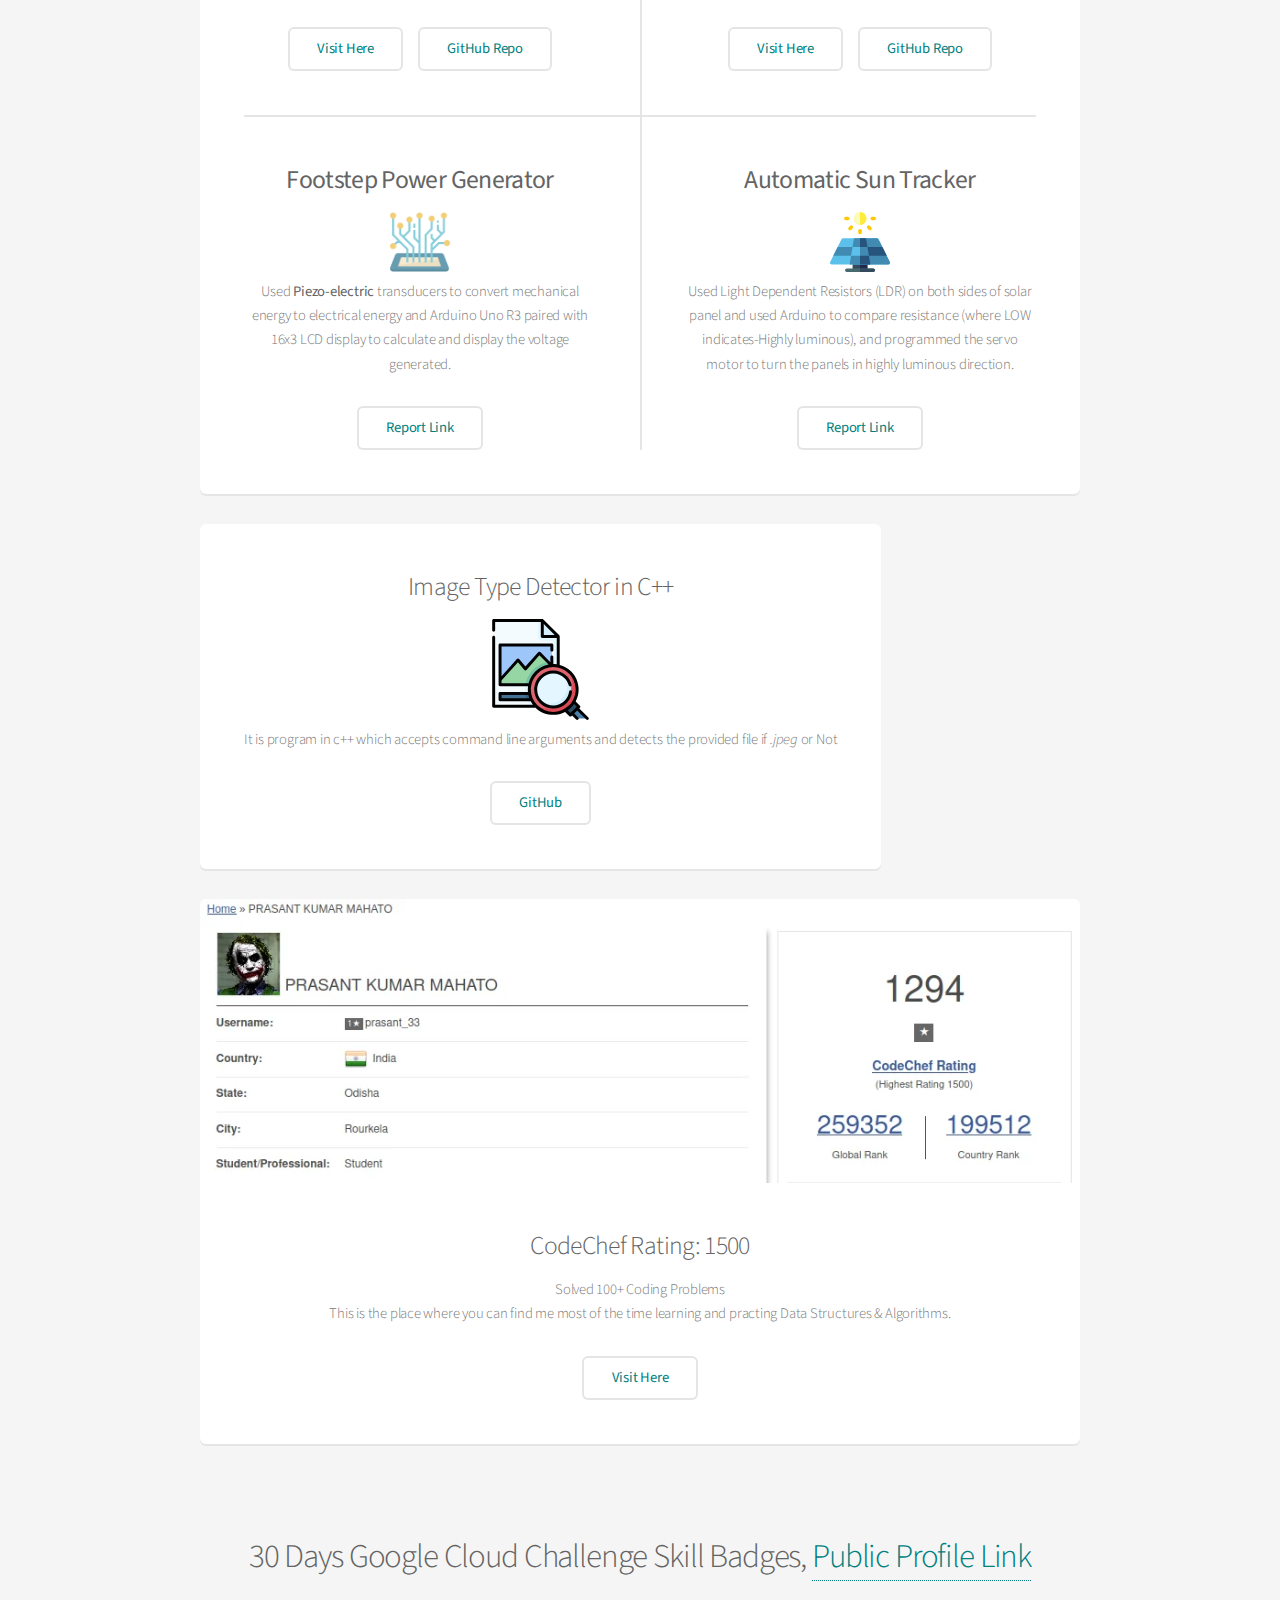
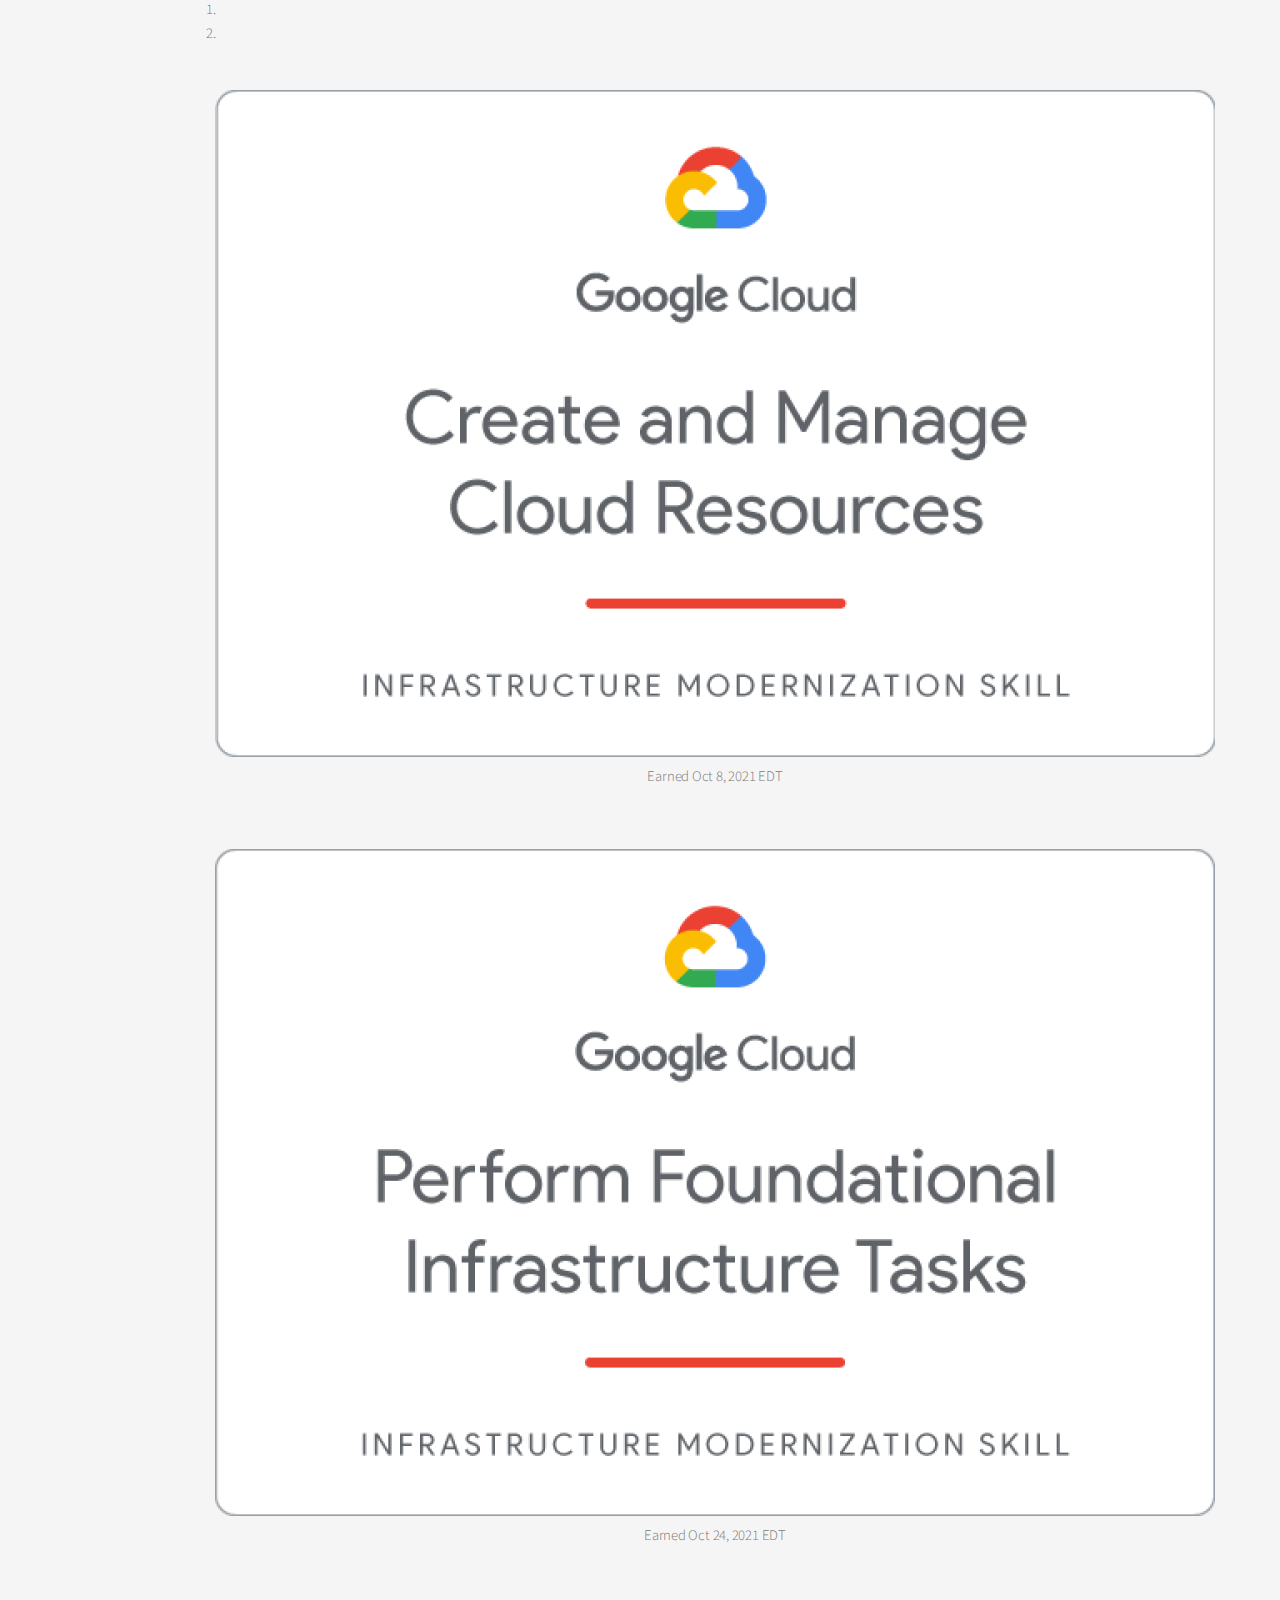
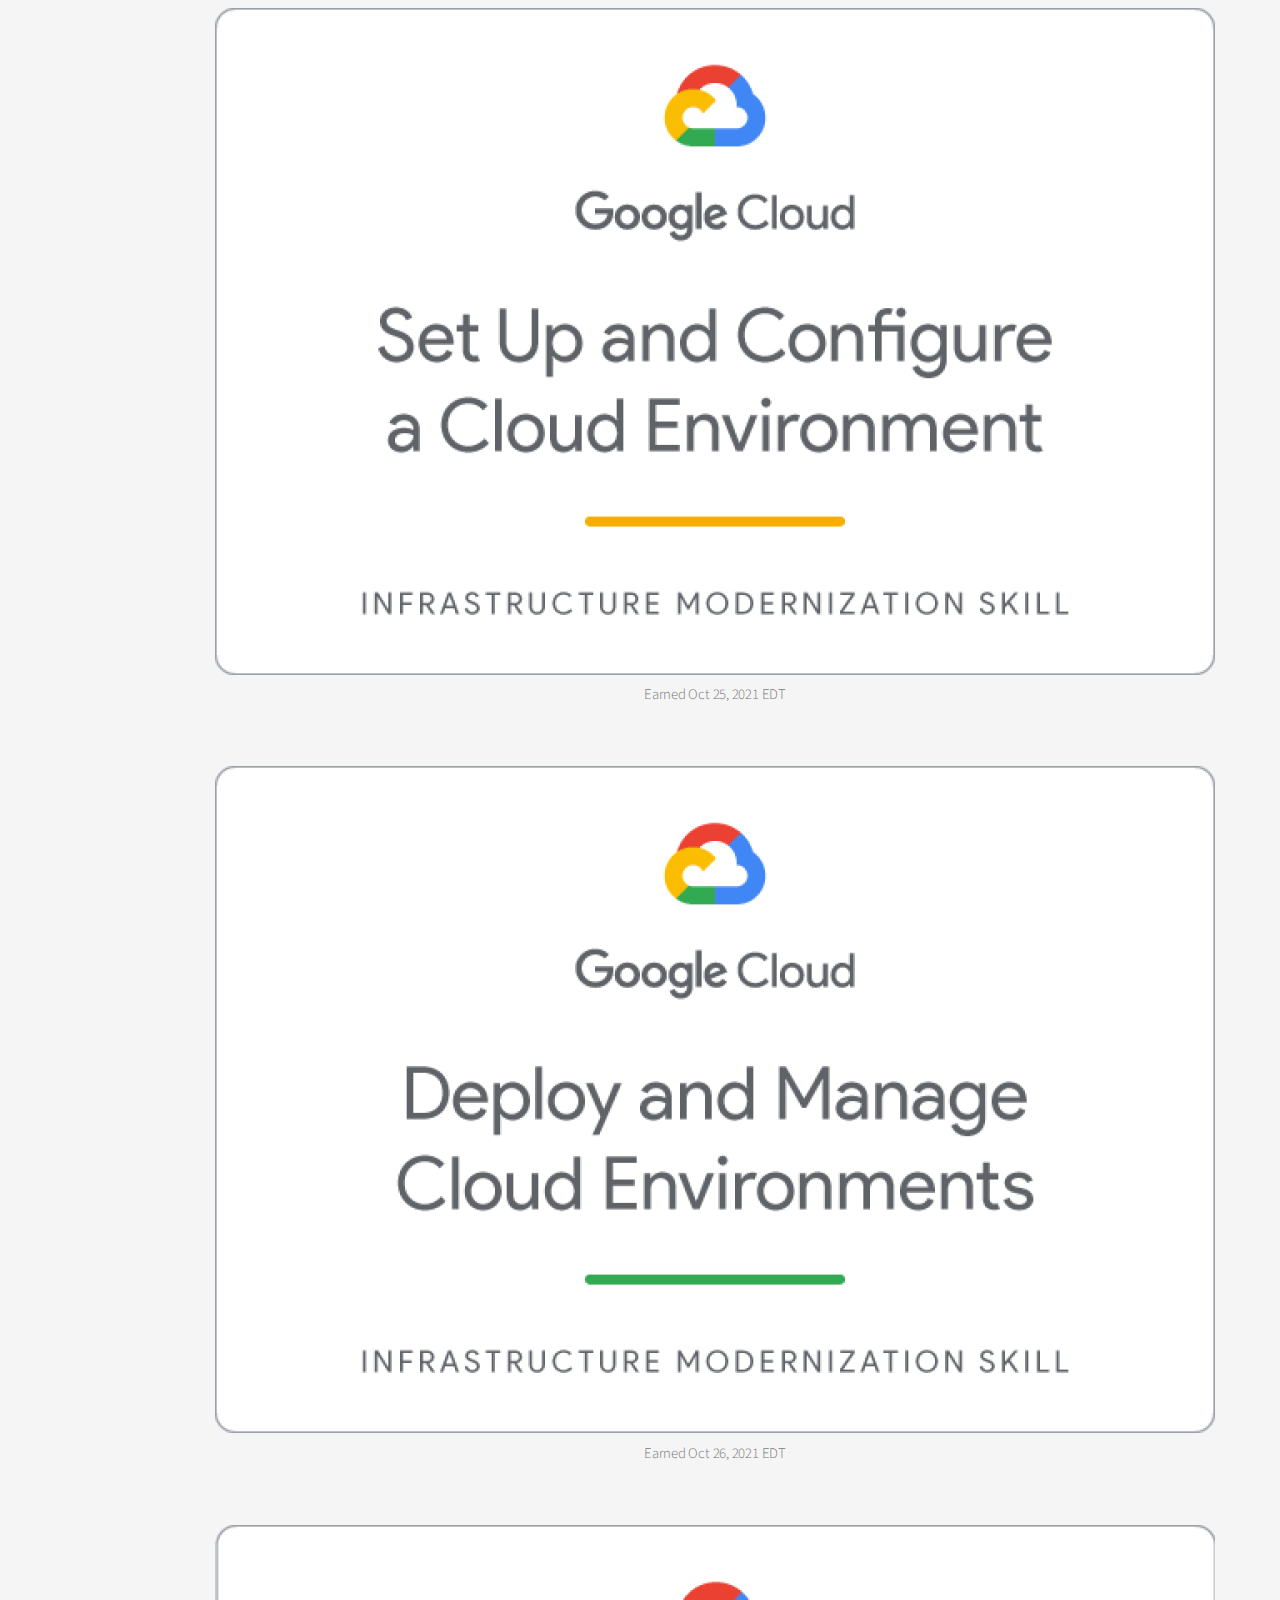
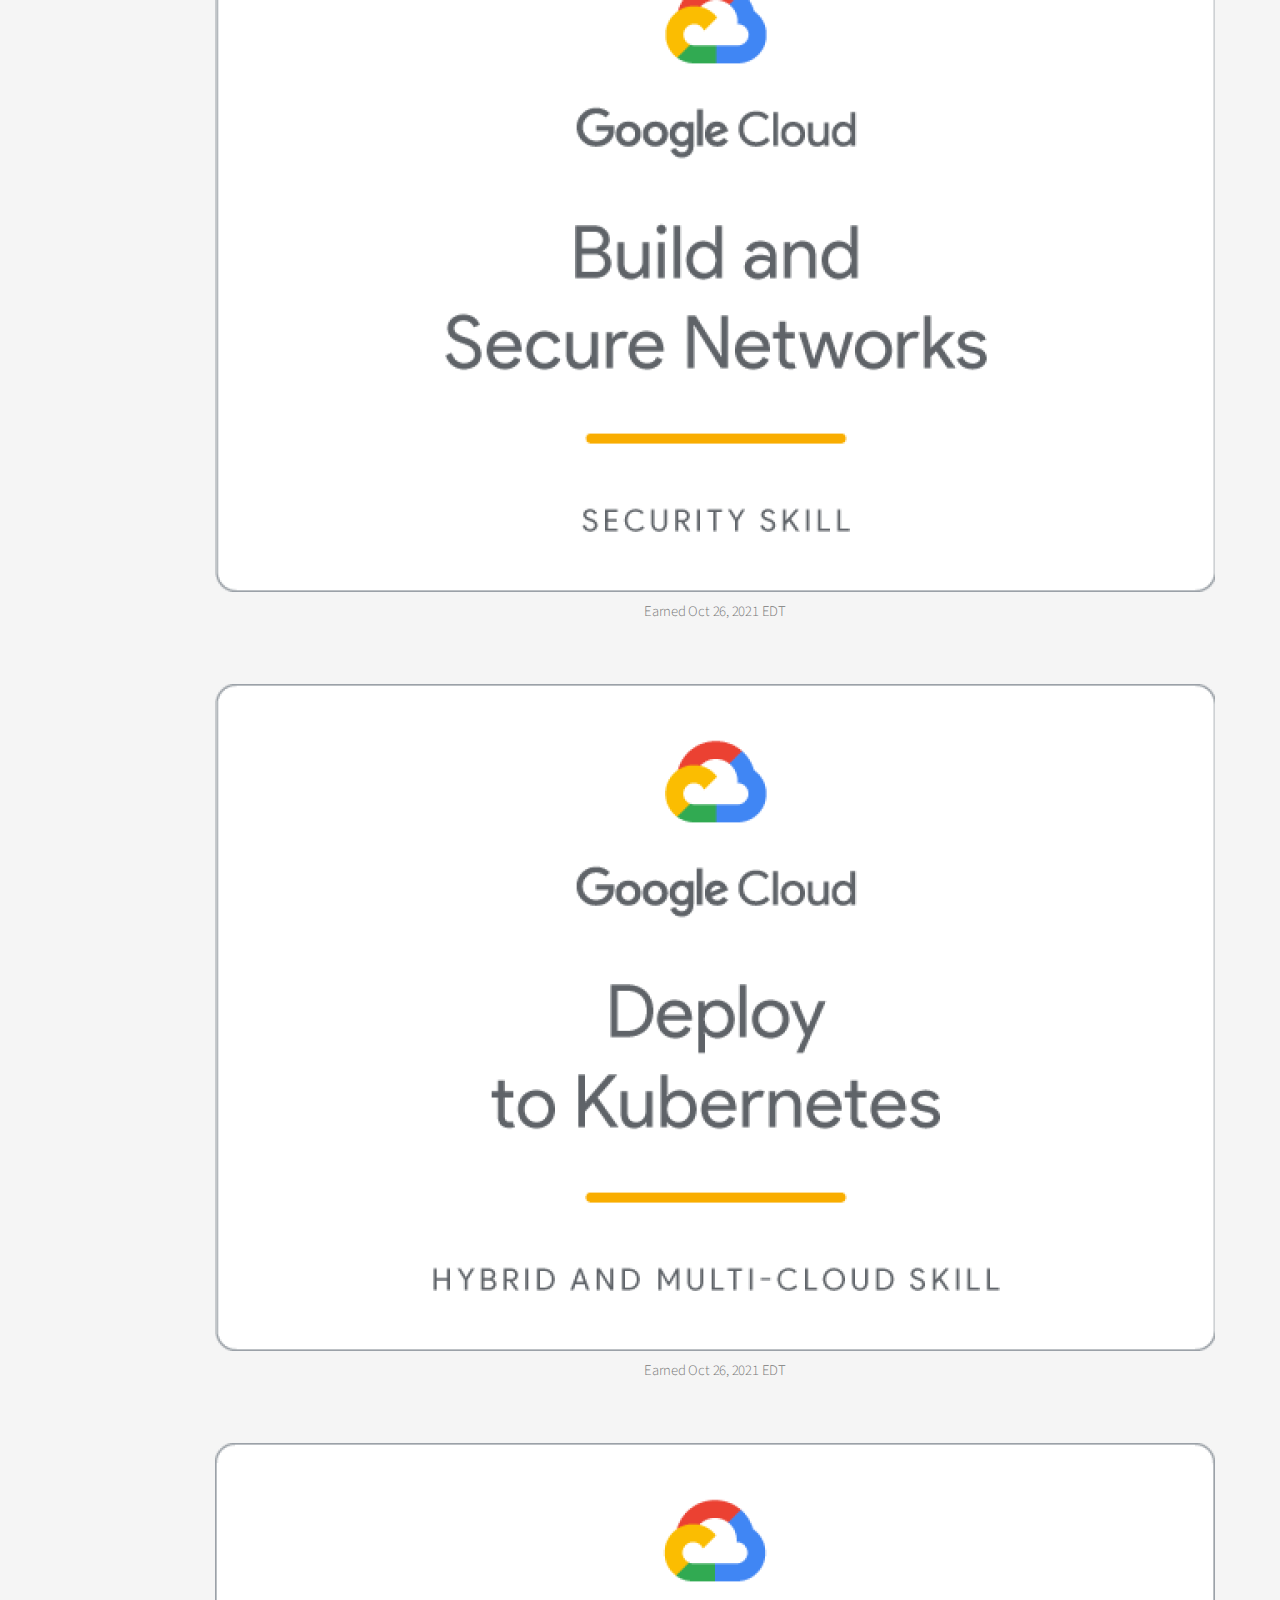
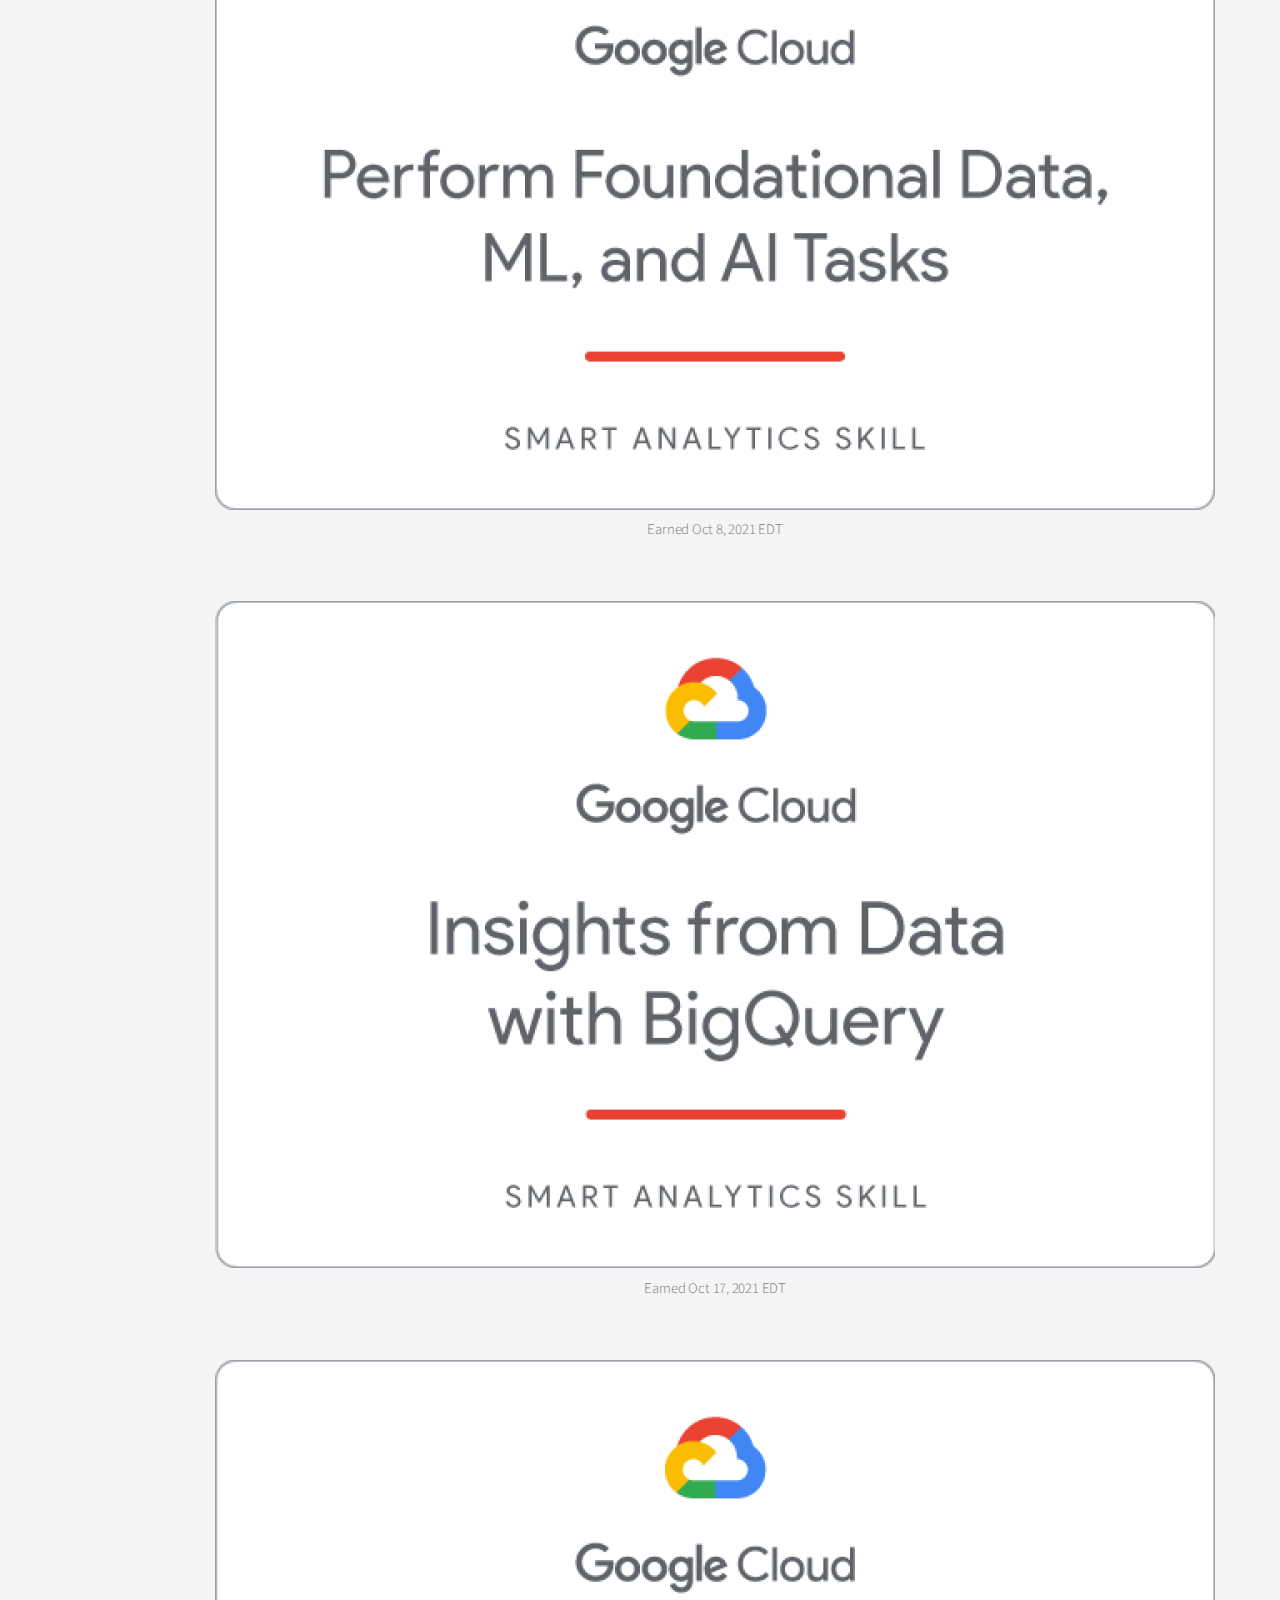
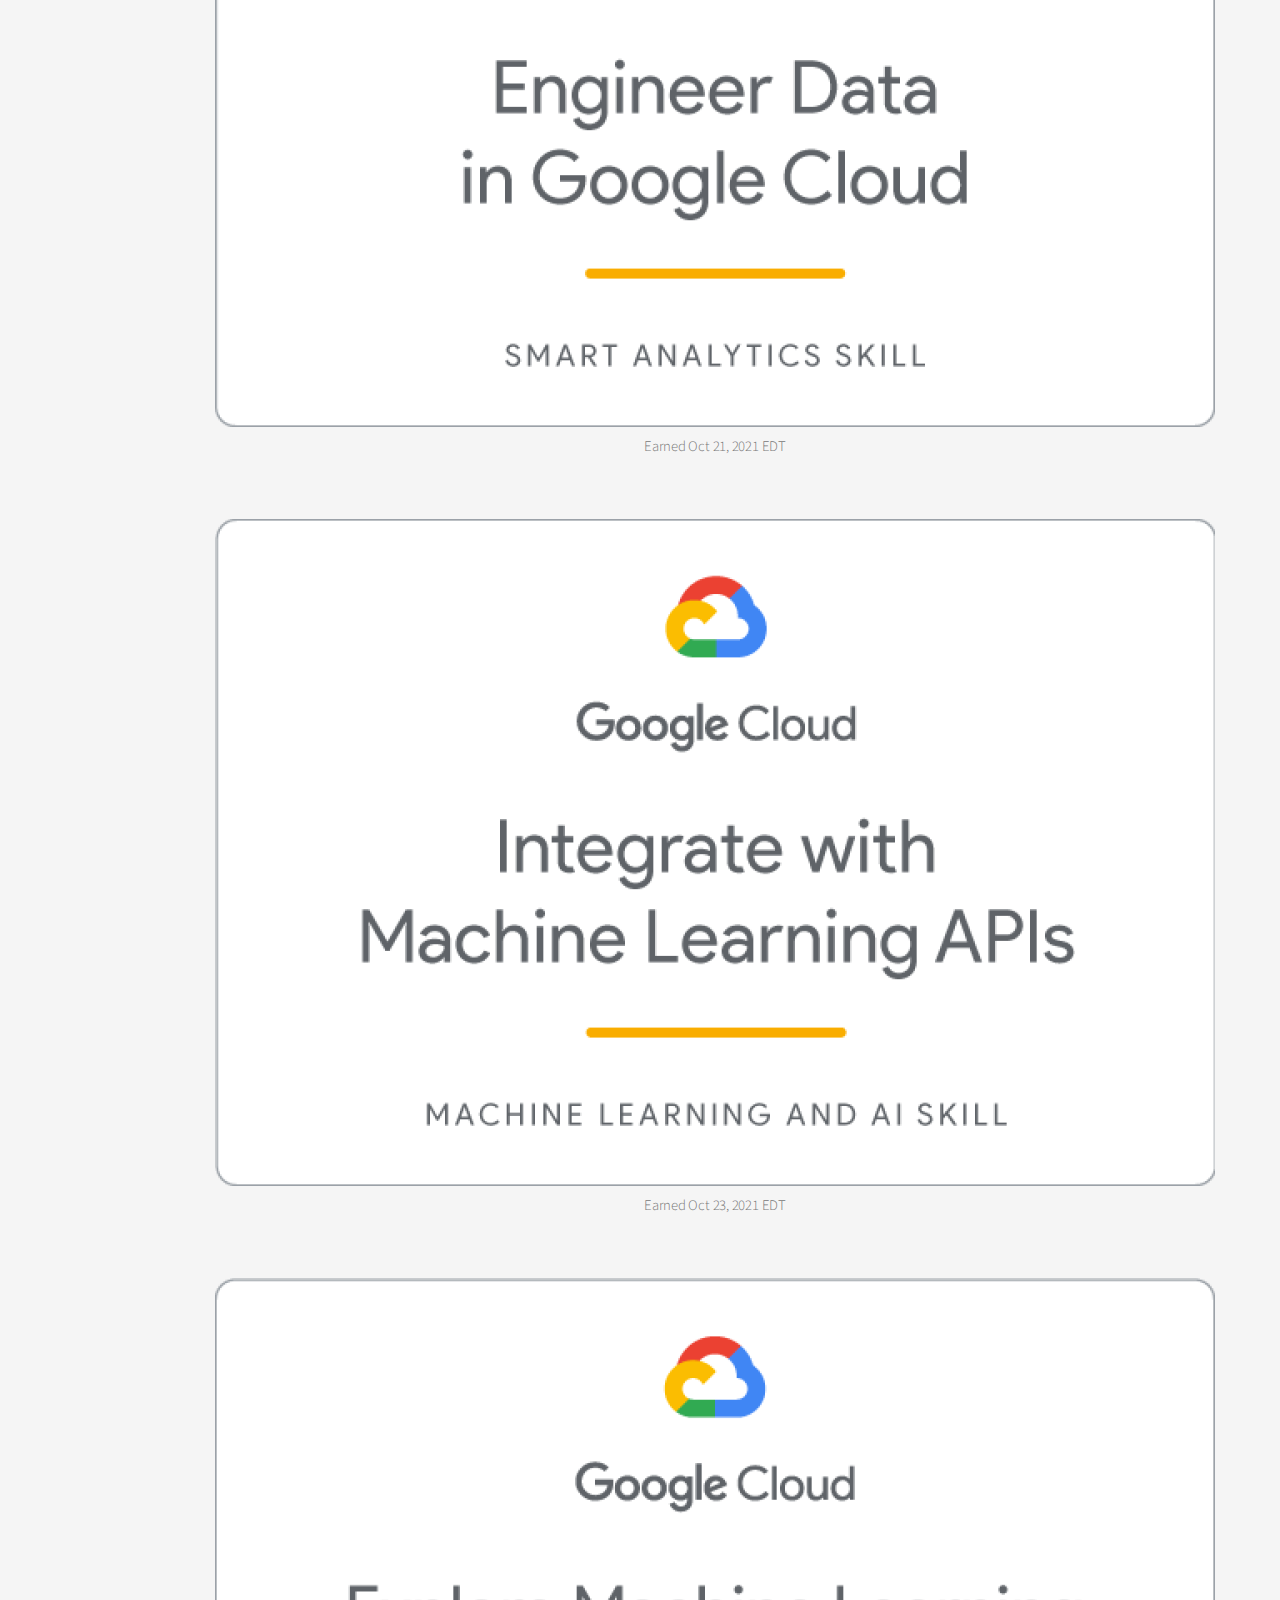
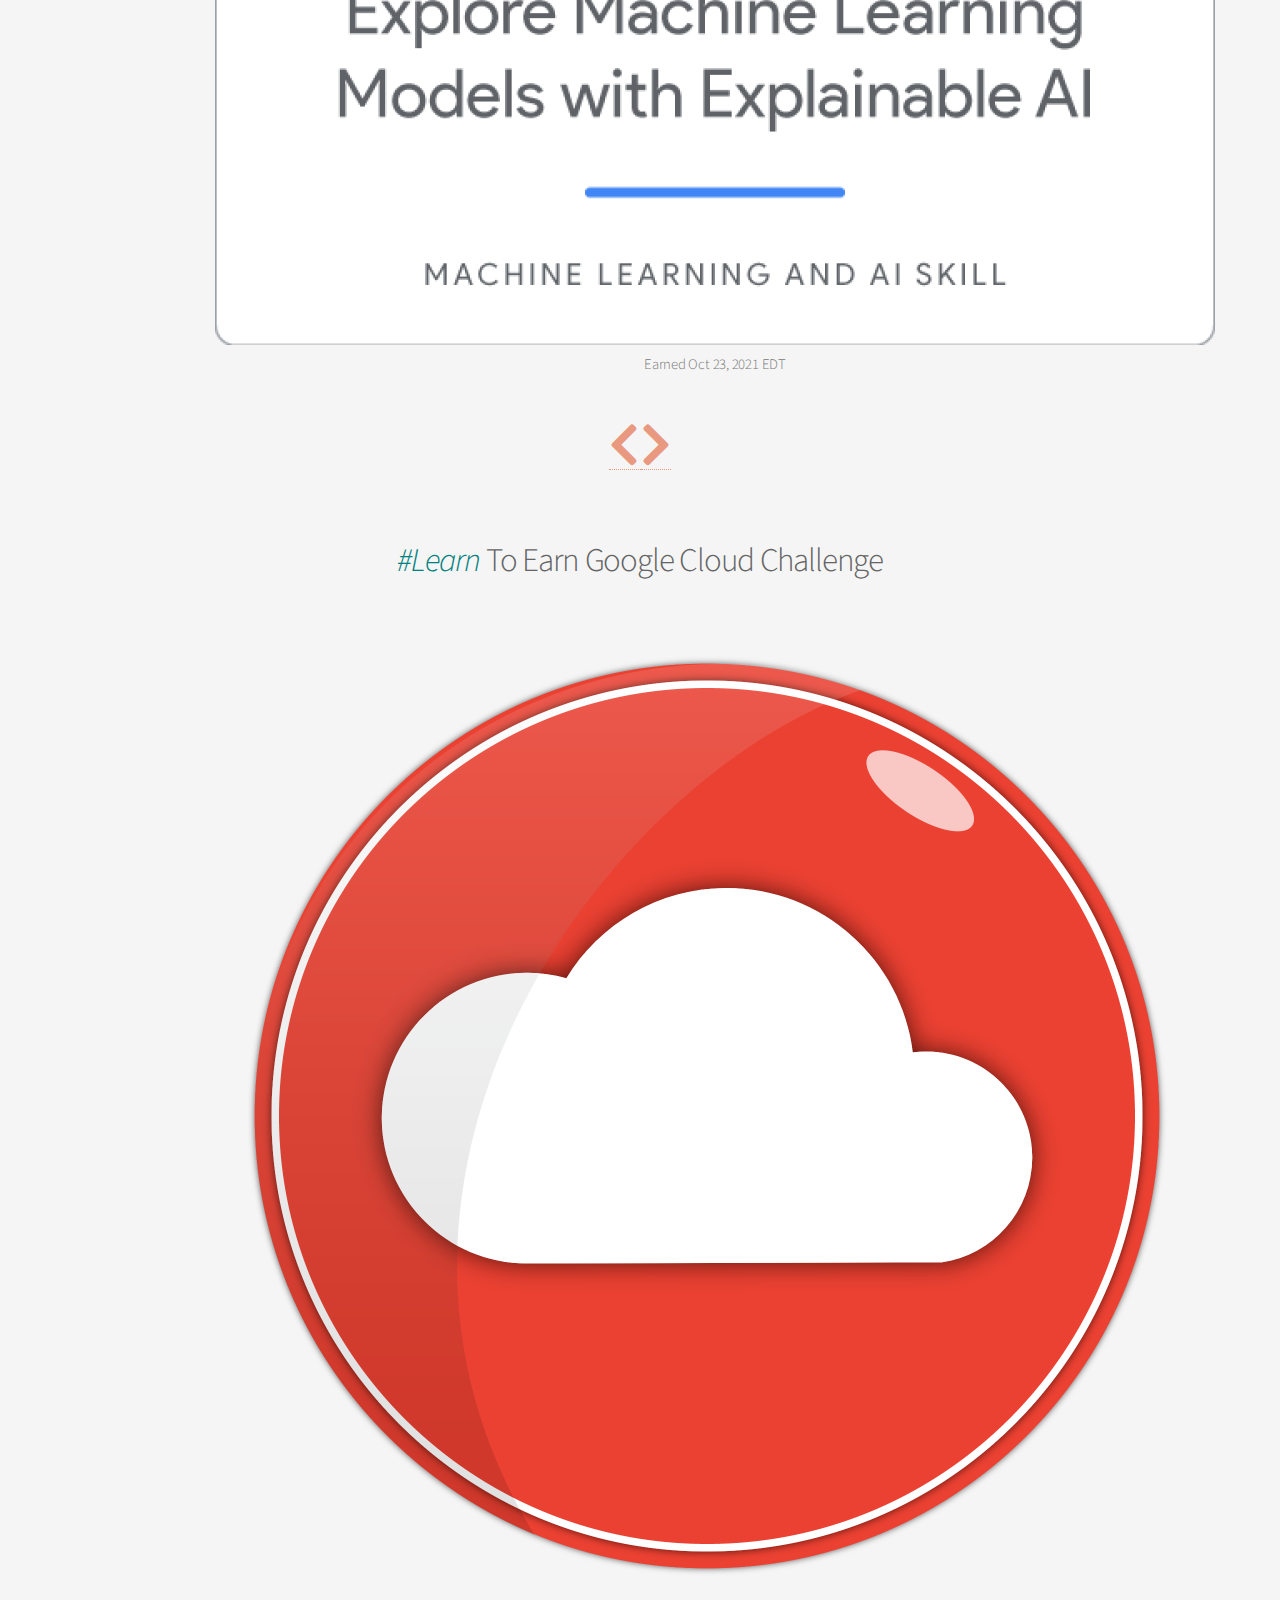
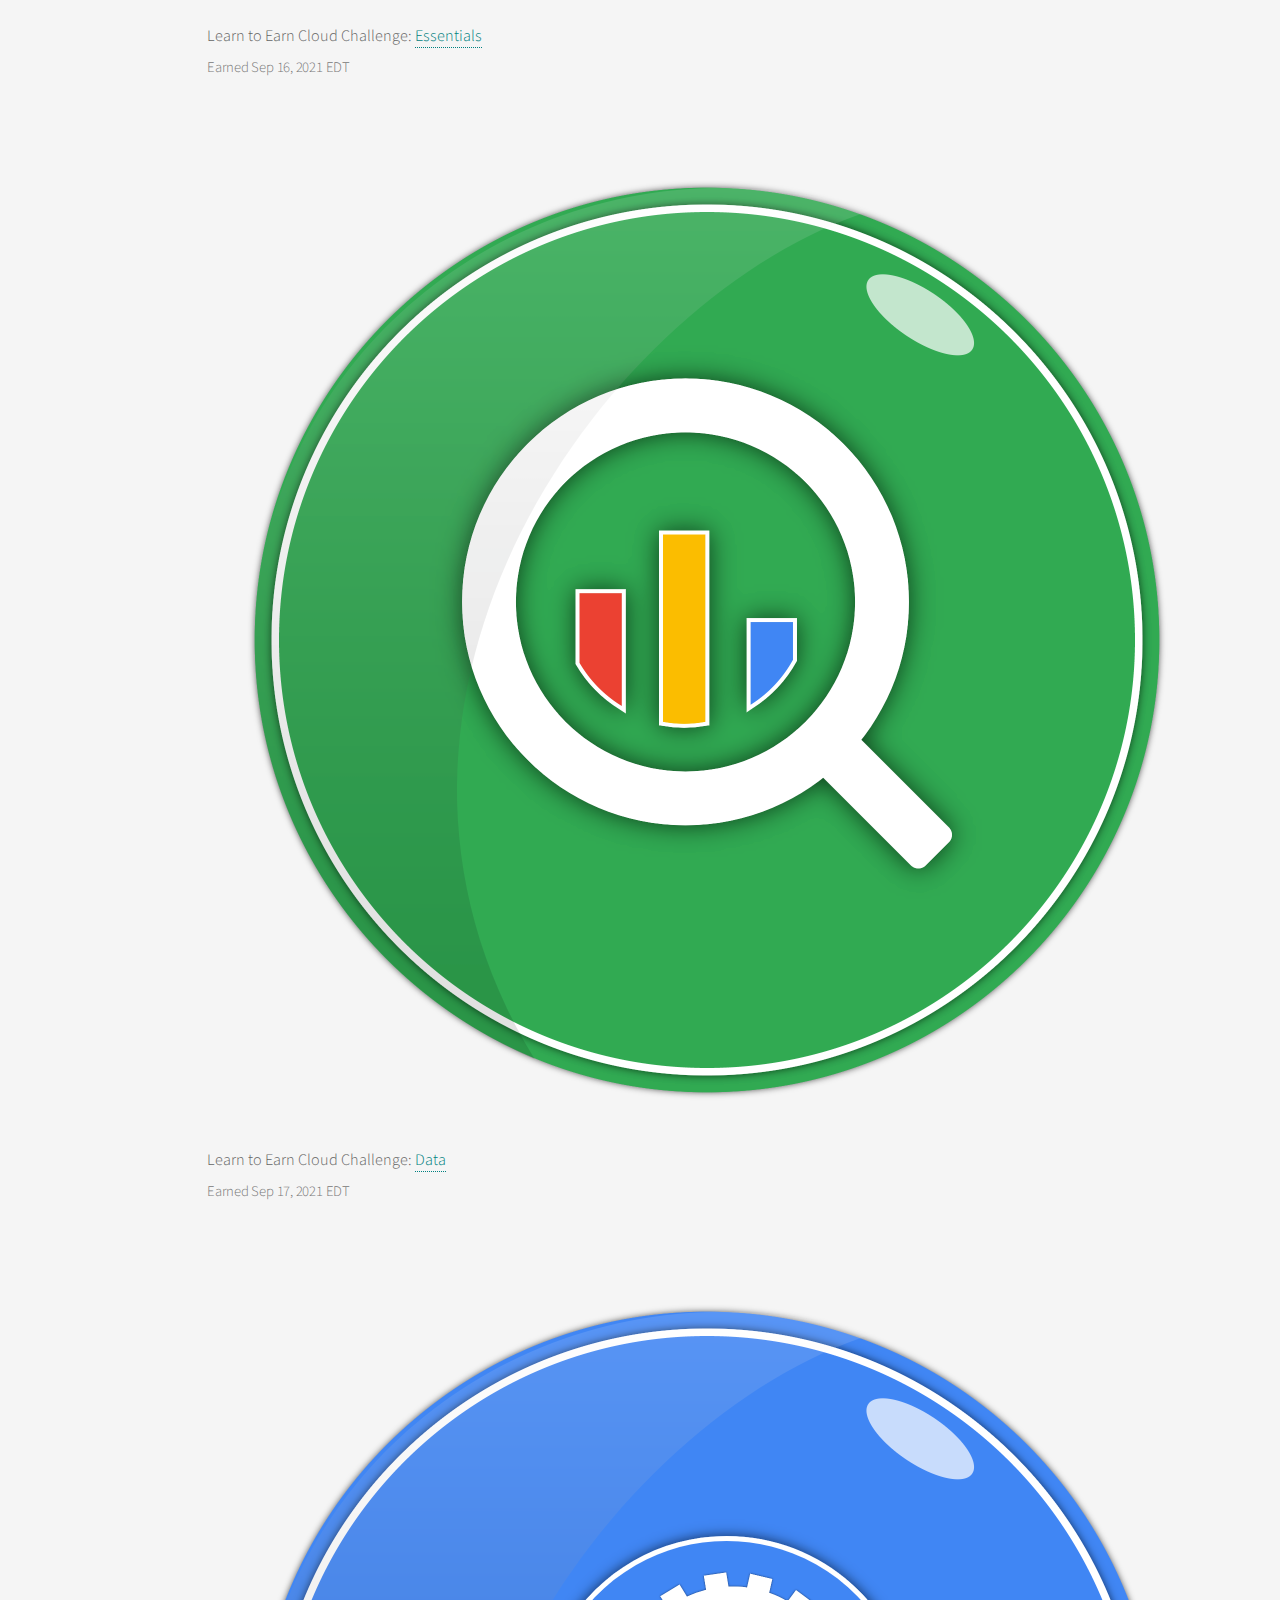
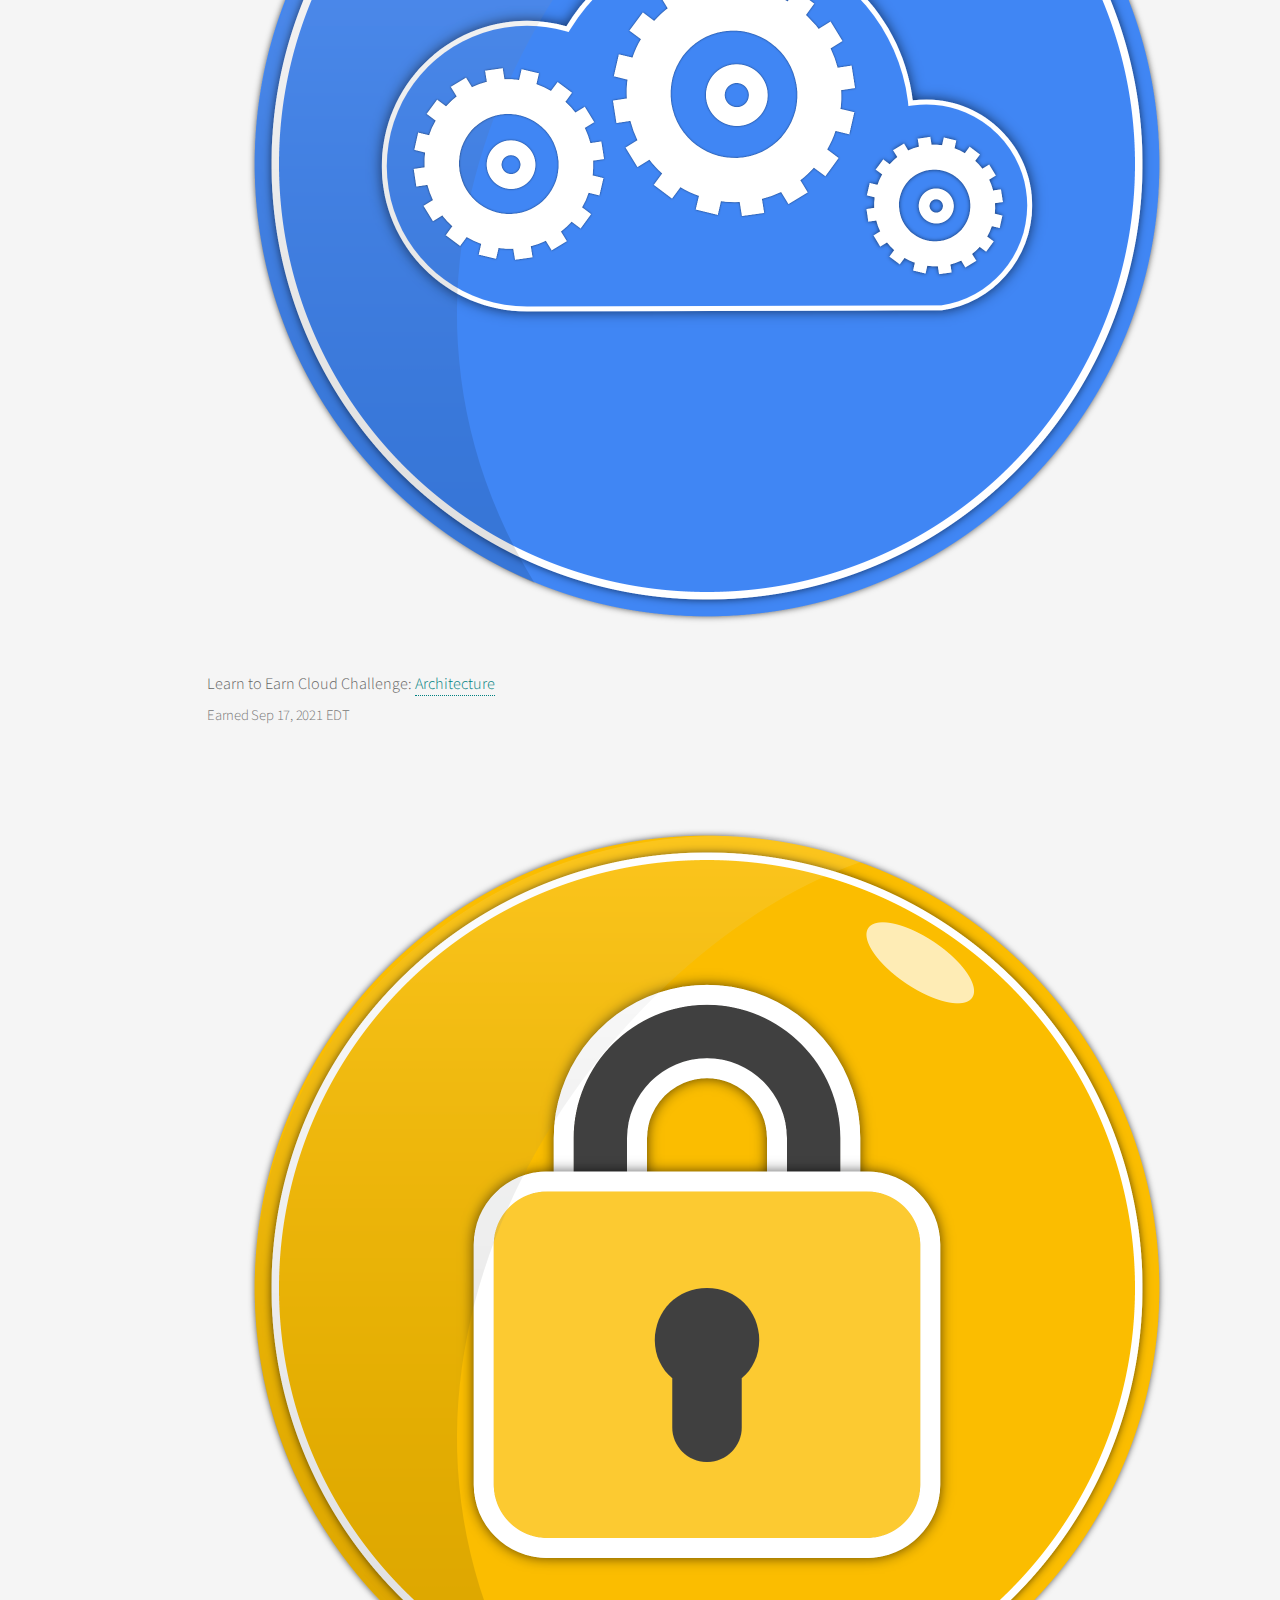
==== commit 14fddb62: "Updated projects section" ====
--- a/index.html
+++ b/index.html
@@ -122,6 +122,36 @@
                 <section class="box special features">
                     <div class="features-row">
                         <section>
+                            <h3 style="font-weight: 400;">BlogSite</h3>
+                            <a href="https://noteonthego-com.herokuapp.com/" target="_blank" style="color: white;">
+                                <img src="/assets/icons/blogging.png" style="width: 17%;"/>
+
+                            <!--<span style='font-size:4.5rem; margin-left: solid 1px #272727;'>&#128221;</span>-->
+                            </a>
+                            <ol style="text-align: left;">
+                                <li>
+                                    <p>A Social media Blog website which gives users freedom to express themselves.</p>
+                                </li>
+                                <li>
+                                    <p>Users can view and connect with each other through explore page.</p>
+                                </li>
+                            </ol>
+                            <strong>
+                                <p>Tech Stack:</p>
+                            </strong>
+                            <p>Python, Flask, PostgreSQL, Bootstrap & Heroku </p>
+
+                            <ul class="actions special">
+                                <li>
+                                    <a rel="noopener noreferrer" href="https://blogsite-prasant.herokuapp.com/login" target="_blank" class="button alt">Visit Here</a>
+                                </li>
+                                <li>
+                                    <a rel="noopener noreferrer" href="https://github.com/prasantmahato/Blog-Site" target="_blank" class="button alt">GitHub Repo</a>
+                                </li>
+                            </ul>
+                        </section>
+                        
+                        <section>
                             <!--
                             								<span class="icon solid major fa-bolt accent2">&</span>
                             								-->
@@ -131,14 +161,22 @@
                                 src="[data-uri]" style="width: 17%;"/>
                             <!--<span style='font-size:4.5rem; margin-left: solid 1px #272727;'>&#128221;</span>-->
                             </a>
-                            <p>A simple web based Note taking application which stores the user notes and provides full
-                                <strong>CRUD</strong>
-                                funtionality.
-                            </p>
+                            <ol style="text-align: left;">
+                                <li>
+                                    <p>A simple web based Note taking application which stores the user notes and provides full
+                                        <b>CRUD</b>
+                                        funtionality.
+                                    </p>
+                                    
+                                </li>
+                                <li>
+                                   <p> Has user authentication system using <b>JWT</b> tokens to recover password.</p>
+                                </li>
+                            </ol>
                             <strong>
                                 <p>Tech Stack:</p>
                             </strong>
-                            <p>Python, Flask, Sqlite, Heroku, HTML & CSS</p>
+                            <p>Python, Flask, PostgreSQL, Bulma CSS & Heroku</p>
                             <!--
                             
                             								 
@@ -159,41 +197,7 @@
                                 </li>
                             </ul>
                         </section>
-                        <section>
-                            <!--
-                            								<span class="icon solid major fa-bolt accent2">&</span>
-                            								-->
-                            <h3 style="font-weight: 400;">Sudoku Solver in C++</h3>
-                            <a rel="noopener noreferrer" href="https://github.com/prasantmahato/Sudoku_Solver" target="_blank" style="color: white;">
-                                <img
-                                src="[data-uri]" style="width: 17%; border: 1px solid black;"/>
-                            <!--<span style='font-size:4.5rem; margin-left: solid 1px #272727;'></span>-->
-                            </a>
-                            <p>It uses
-                                <strong>Backtracking Algorithm</strong>
-                                to fill the blank Sudoku grid of size (N
-                                <em>x</em>
-                                N) provided by the user.
-                            </p>
-                            <strong>
-                                <p>Tech Stack:</p>
-                            </strong>
-                            <p>C++, Bash & Git</p>
-                            <!--
-                            								 <button class="button">
-                            								 <a href="https://noteonthego-com.herokuapp.com/" target="_blank" style="color: white;"">Visit Here..</a>
-                            								 </button>
-                            								 <button class="button">
-                            								 <a href="https://github.com/prasantmahato/Noteonthego" target="_blank">
-                            								 GitHub Repo</a>
-                            								 </button>
-                            								 -->
-                            <ul class="actions special">
-                                <li>
-                                    <a rel="noopener noreferrer" href="https://github.com/prasantmahato/Sudoku_Solver" target="_blank" class="button alt">GitHub Repo</a>
-                                </li>
-                            </ul>
-                        </section>
+                        
                     </div>
                     <div class="features-row">
                         <section>
@@ -262,7 +266,7 @@
                             <p>Solved 100+ Coding Problems<br>This is the place where you can find me most of the time learning and practing Data Structures & Algorithms.</p>
                             <ul class="actions special">
                                 <li>
-                                    <a rel="noopener noreferrer" href="https://www.codechef.com/users/prasant_33" class="button alt">Visit Here</a>
+                                    <a rel="noopener noreferrer" href="https://www.codechef.com/users/prasant_33" class="button alt" target="_blank">Visit Here</a>
                                 </li>
                             </ul>
                         </section>
